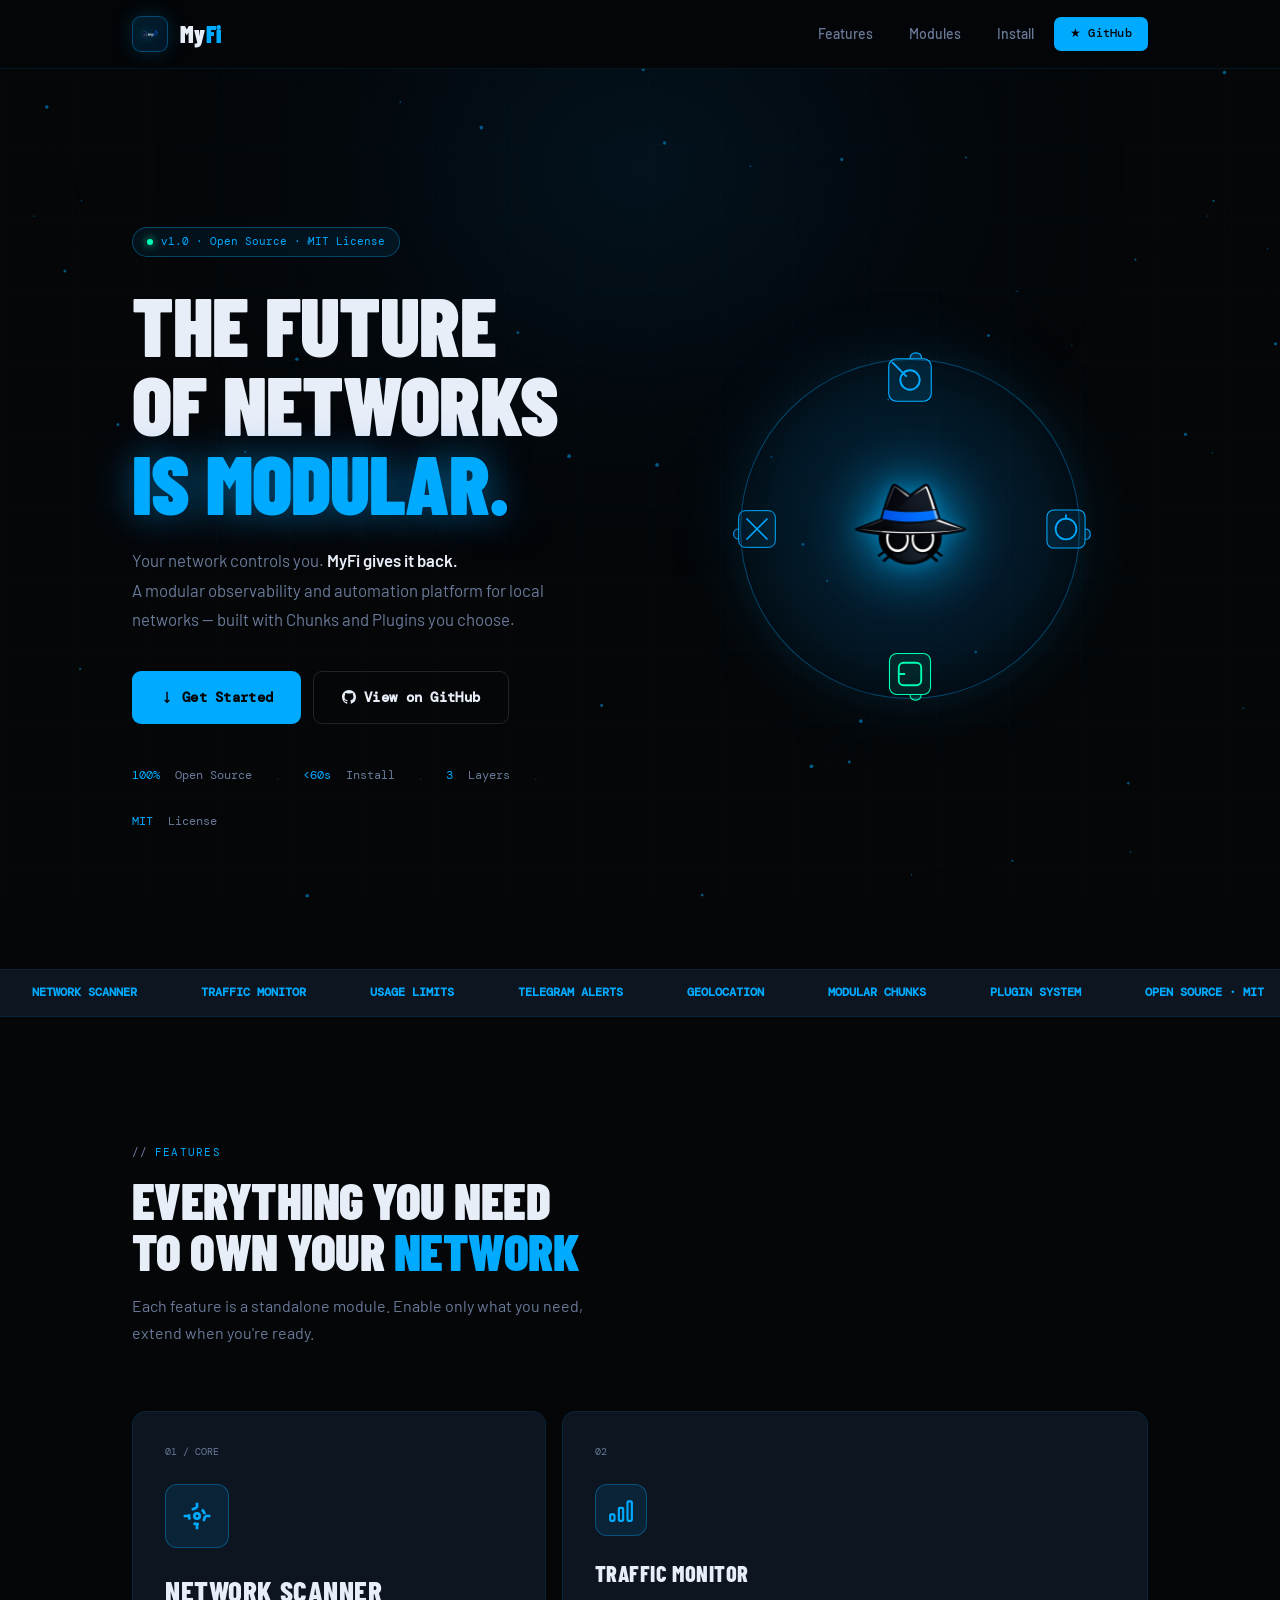
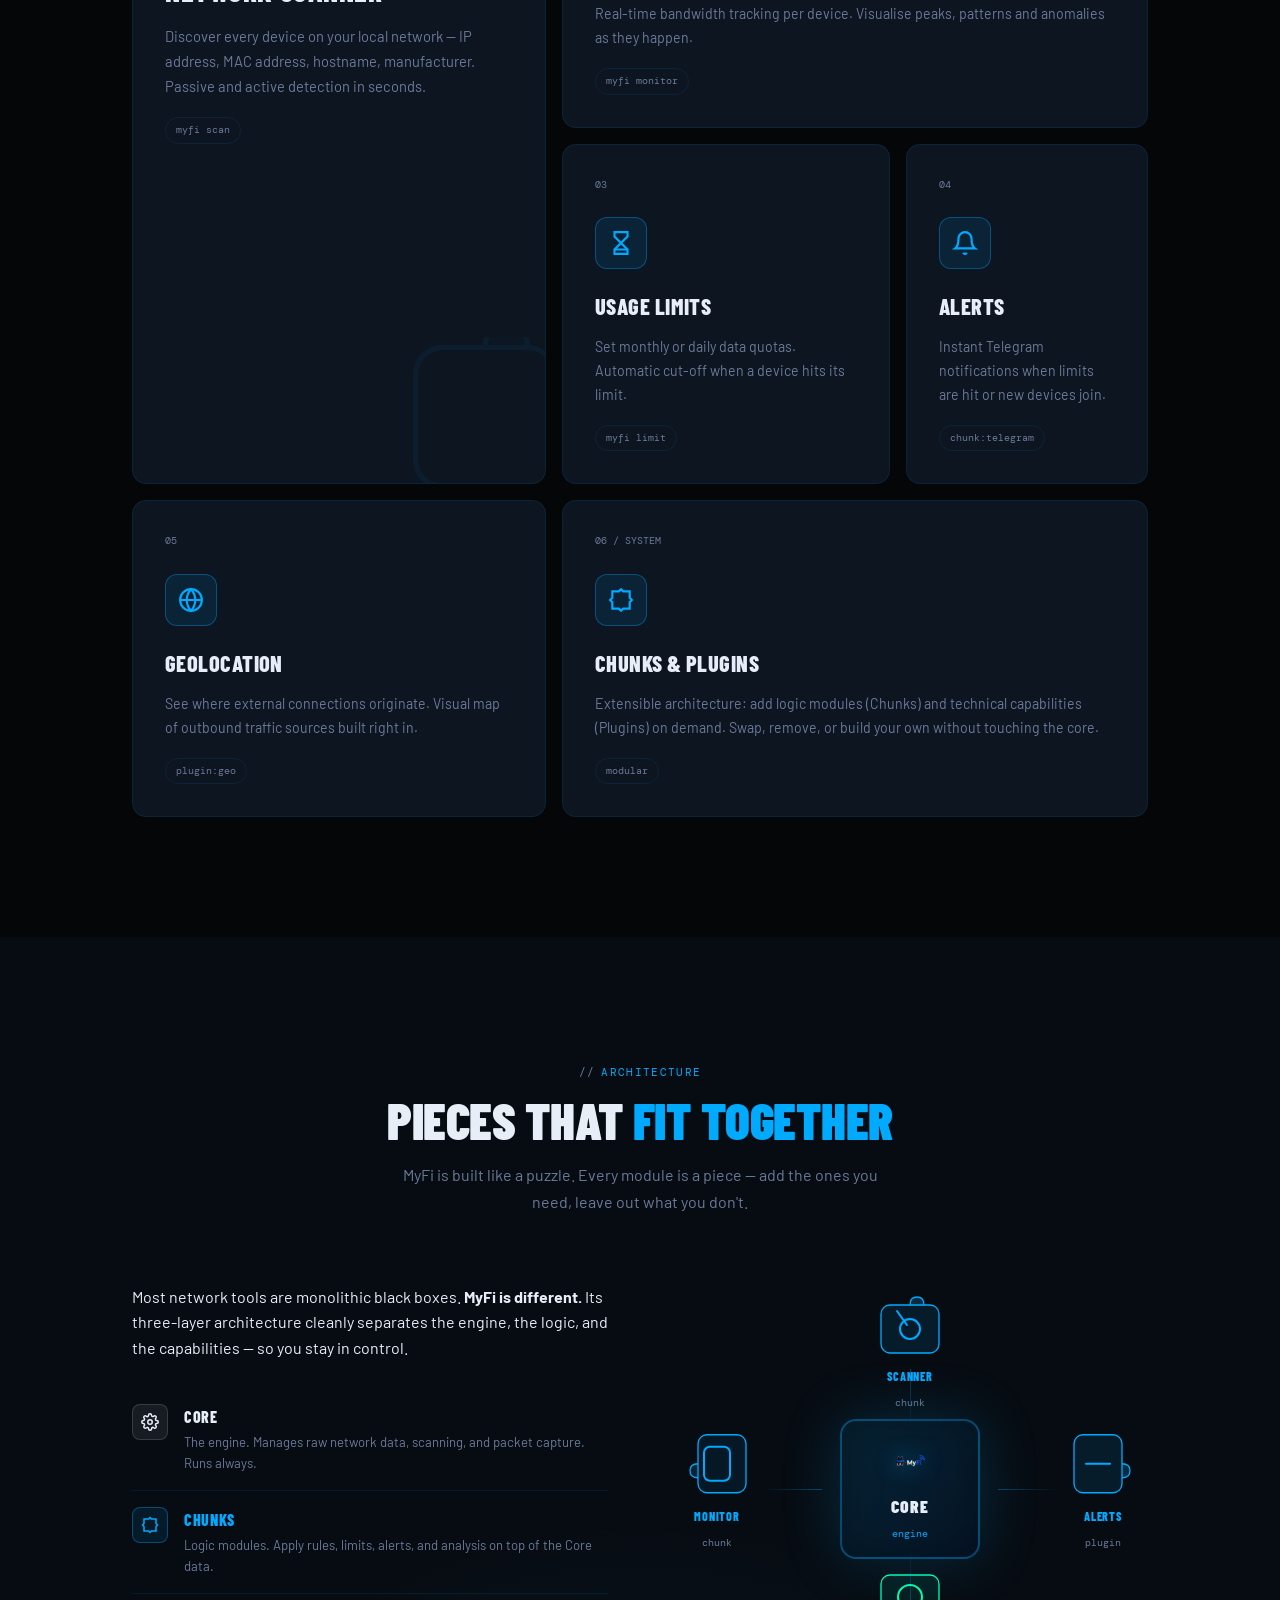
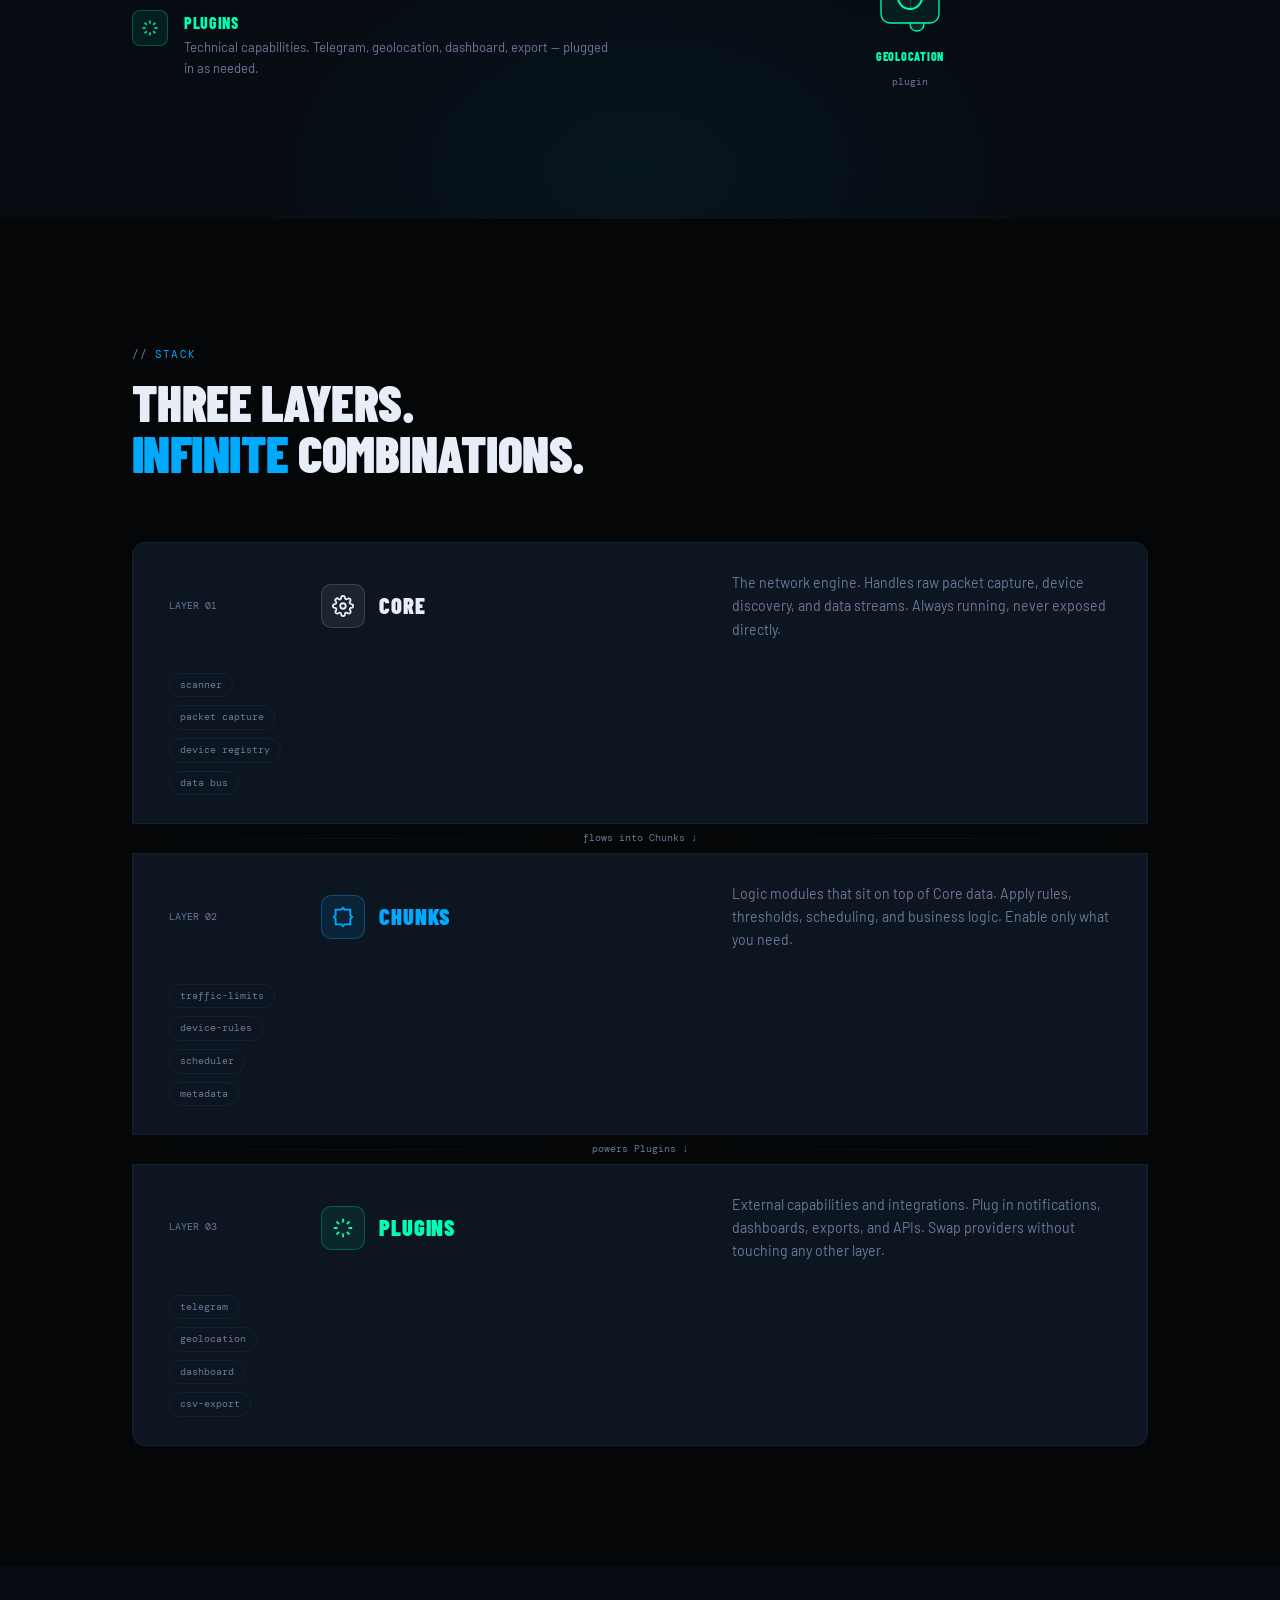
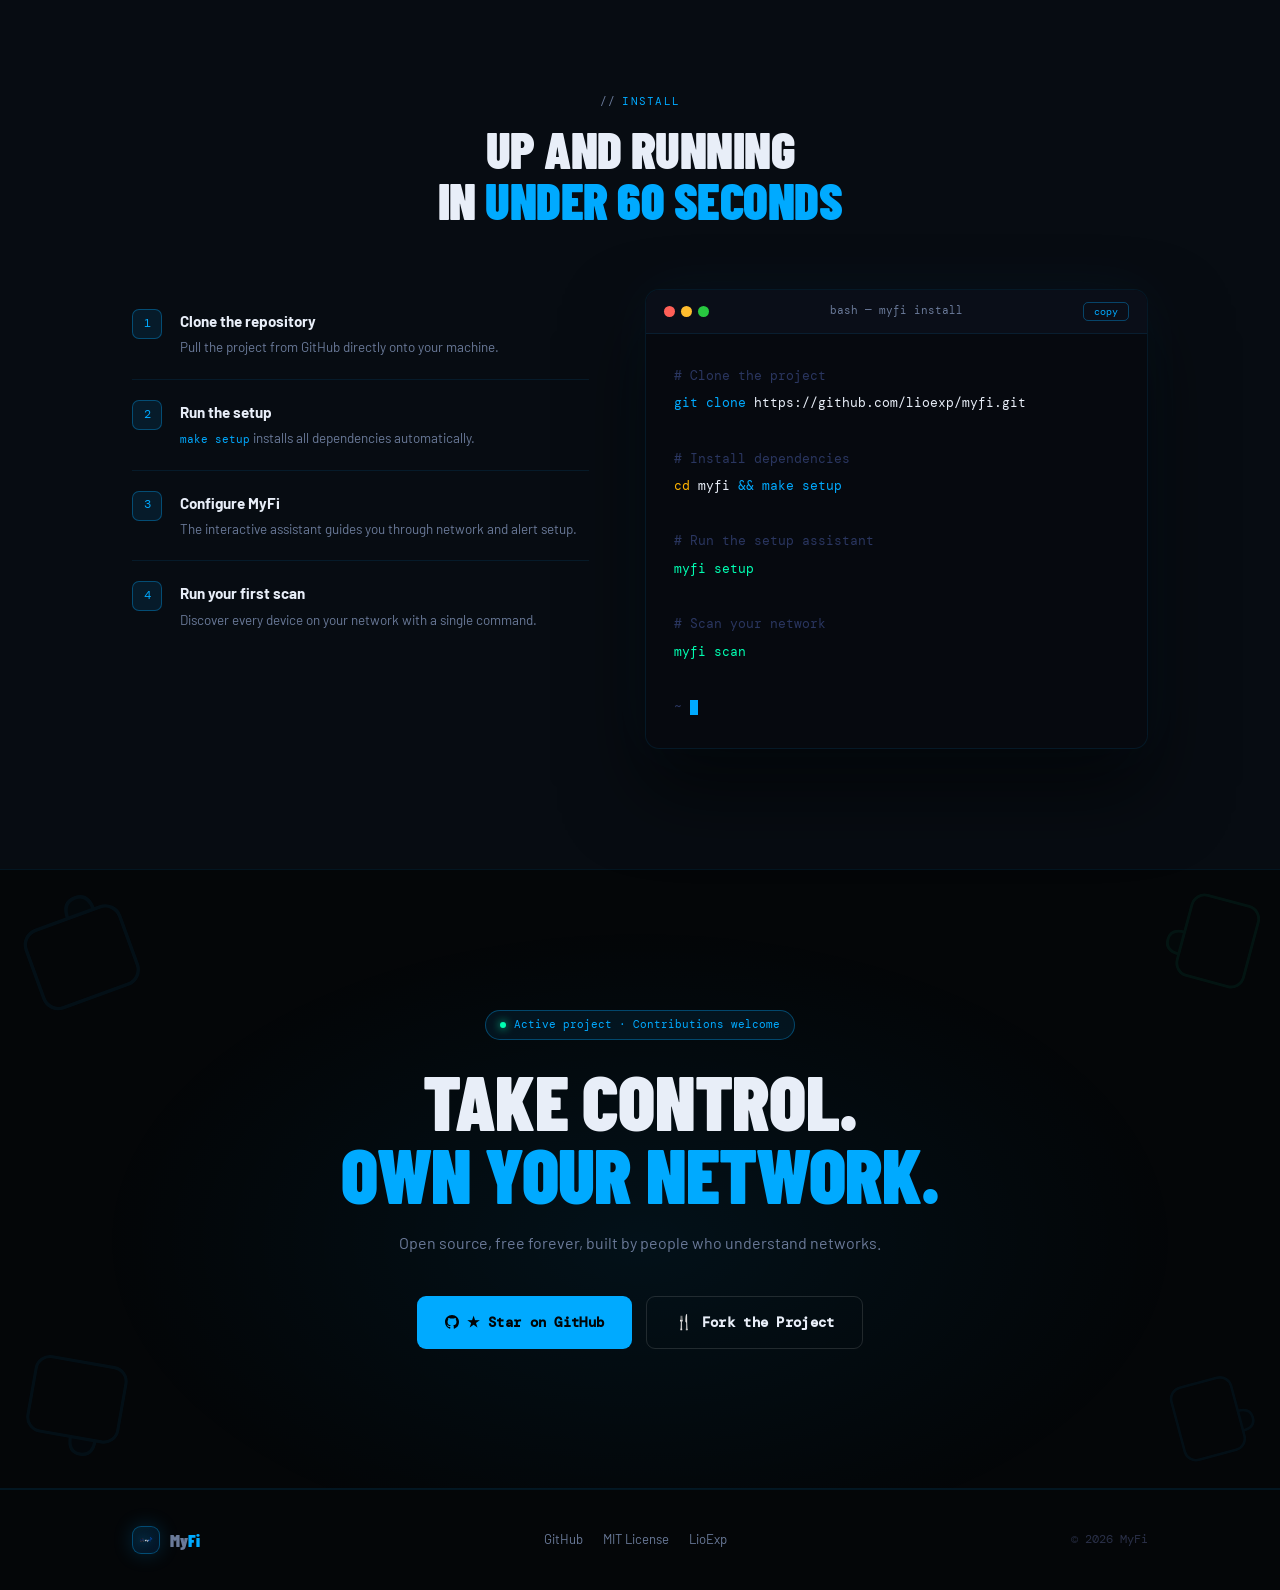
==== docs/index.html @ 684594d5 "Update logo and mascot images, remove install tabs Updated the logo and mascot images, adjusted styl" ====
<!DOCTYPE html>
<html lang="en">
<head>
<meta charset="UTF-8">
<meta name="viewport" content="width=device-width, initial-scale=1.0">
<title>MyFi — The Future of Networks is Modular</title>
<link rel="icon" href="assets/logo.png" type="image/png">
<link rel="preconnect" href="https://fonts.googleapis.com">
<link href="https://fonts.googleapis.com/css2?family=Barlow+Condensed:wght@400;600;700;800;900&family=DM+Mono:wght@400;500&family=Barlow:wght@400;500;600&display=swap" rel="stylesheet">
<style>
:root {
  --bg: #040608;
  --bg2: #070c12;
  --panel: #0d1520;
  --panel2: #101a28;
  --cyan: #00AAFF;
  --cyan2: #00D4FF;
  --cyan-dim: rgba(0,170,255,0.1);
  --cyan-glow: rgba(0,170,255,0.4);
  --green: #00FFB2;
  --green-dim: rgba(0,255,178,0.08);
  --text: #E8EEF8;
  --muted: #6A7A99;
  --border: rgba(0,170,255,0.1);
  --border-bright: rgba(0,170,255,0.35);
  --r: 14px;
  --fh: 'Barlow Condensed', sans-serif;
  --fb: 'Barlow', sans-serif;
  --fm: 'DM Mono', monospace;
}

*, *::before, *::after { margin:0; padding:0; box-sizing:border-box; }
html { scroll-behavior: smooth; }

body {
  background: var(--bg);
  color: var(--text);
  font-family: var(--fb);
  line-height: 1.6;
  overflow-x: hidden;
}

#particles {
  position: fixed; inset: 0; z-index: 0;
  pointer-events: none;
}

.grid-overlay {
  position: fixed; inset: 0; z-index: 0;
  background-image:
    linear-gradient(rgba(0,170,255,0.025) 1px, transparent 1px),
    linear-gradient(90deg, rgba(0,170,255,0.025) 1px, transparent 1px);
  background-size: 72px 72px;
  pointer-events: none;
}

.container { max-width: 1080px; margin: 0 auto; padding: 0 32px; position: relative; z-index: 1; }

/* ── NAV ── */
nav {
  position: sticky; top: 0; z-index: 300;
  background: rgba(4,6,8,0.9);
  backdrop-filter: blur(24px) saturate(200%);
  border-bottom: 1px solid var(--border);
}
.nav-inner {
  display: flex; align-items: center; justify-content: space-between;
  height: 68px;
}
.logo { display: flex; align-items: center; gap: 12px; text-decoration: none; }
.logo-mark {
  width: 36px; height: 36px; border-radius: 9px;
  background: linear-gradient(135deg, rgba(0,170,255,0.15), rgba(0,85,170,0.2));
  border: 1px solid var(--border-bright);
  display: flex; align-items: center; justify-content: center;
  overflow: hidden;
  box-shadow: 0 0 20px rgba(0,170,255,0.2);
}
/* Real logo image in nav/footer */
.logo-mark img {
  width: 26px; height: 26px;
  object-fit: contain;
  filter: drop-shadow(0 0 4px rgba(0,170,255,0.5));
}
.logo-text { font-family: var(--fh); font-size: 1.5rem; font-weight: 900; letter-spacing: 0.02em; color: var(--text); }
.logo-text span { color: var(--cyan); }
.nav-links { display: flex; align-items: center; gap: 4px; }
.nav-links a {
  color: var(--muted); text-decoration: none; font-size: 0.88rem; font-weight: 500;
  padding: 7px 16px; border-radius: 7px;
  transition: color .2s, background .2s;
}
.nav-links a:hover { color: var(--text); background: rgba(255,255,255,0.04); }
.nav-cta {
  background: var(--cyan) !important; color: #020406 !important;
  font-family: var(--fm) !important; font-size: 0.78rem !important; font-weight: 500 !important;
  letter-spacing: 0.04em;
}
.nav-cta:hover { background: var(--cyan2) !important; box-shadow: 0 0 24px var(--cyan-glow) !important; }

/* ═══════ HERO ═══════ */
.hero {
  min-height: 100vh; display: flex; align-items: center;
  padding: 80px 0 60px; position: relative; overflow: hidden;
}
.hero-radial {
  position: absolute; top: -20%; left: 50%; transform: translateX(-50%);
  width: 1000px; height: 700px;
  background: radial-gradient(ellipse at 50% 40%, rgba(0,150,255,0.09) 0%, rgba(0,85,170,0.04) 40%, transparent 70%);
  pointer-events: none;
}
.hero-grid { display: grid; grid-template-columns: 1fr 1fr; gap: 64px; align-items: center; }

.hero-eyebrow {
  display: inline-flex; align-items: center; gap: 8px;
  background: rgba(0,170,255,0.08); border: 1px solid var(--border-bright);
  border-radius: 100px; padding: 5px 14px;
  font-family: var(--fm); font-size: 0.7rem; color: var(--cyan);
  margin-bottom: 28px;
  animation: fadeInDown .6s ease both;
}
.pulse-dot {
  width: 6px; height: 6px; border-radius: 50%;
  background: var(--green); box-shadow: 0 0 8px var(--green);
  animation: pulse 2s infinite;
}
@keyframes pulse { 0%,100%{opacity:1}50%{opacity:.3} }

.hero h1 {
  font-family: var(--fh); font-size: clamp(3.5rem, 6.5vw, 5.5rem);
  font-weight: 900; line-height: 0.95; letter-spacing: -0.01em;
  text-transform: uppercase; margin-bottom: 24px;
  animation: fadeInDown .6s .1s ease both;
}
.hero h1 .w1, .hero h1 .w2 { display: block; color: var(--text); }
.hero h1 .w3 { display: block; color: var(--cyan); text-shadow: 0 0 40px rgba(0,170,255,0.5); }

.hero-desc {
  font-size: 1.05rem; color: var(--muted); max-width: 440px;
  line-height: 1.75; margin-bottom: 36px;
  animation: fadeInDown .6s .2s ease both;
}
.hero-desc strong { color: var(--text); font-weight: 600; }

.hero-btns { display: flex; gap: 12px; flex-wrap: wrap; animation: fadeInDown .6s .3s ease both; }

.btn {
  display: inline-flex; align-items: center; gap: 8px;
  padding: 14px 28px; border-radius: 9px;
  text-decoration: none; font-weight: 600; font-size: 0.9rem;
  font-family: var(--fm); letter-spacing: 0.02em;
  transition: all .22s; cursor: pointer; border: none;
}
.btn-primary { background: var(--cyan); color: #020406; }
.btn-primary:hover { background: var(--cyan2); transform: translateY(-2px); box-shadow: 0 10px 36px var(--cyan-glow); }
.btn-outline { background: transparent; color: var(--text); border: 1px solid rgba(255,255,255,0.12); }
.btn-outline:hover { border-color: var(--border-bright); background: rgba(0,170,255,0.06); transform: translateY(-2px); }

.hero-metrics {
  display: flex; gap: 24px; margin-top: 40px; flex-wrap: wrap;
  animation: fadeInDown .6s .4s ease both;
}
.hm { display: flex; align-items: center; gap: 8px; font-family: var(--fm); font-size: 0.72rem; color: var(--muted); }
.hm-val { color: var(--cyan); }
.hm-sep { color: rgba(255,255,255,0.1); }

/* ── HERO RIGHT — Real mascot ── */
.hero-right {
  position: relative; display: flex; align-items: center; justify-content: center;
  animation: fadeInUp .8s .3s ease both;
}
.mascot-ring { position: relative; width: 340px; height: 340px; }
.mascot-glow {
  position: absolute; inset: -40px;
  background: radial-gradient(circle, rgba(0,170,255,0.18) 0%, transparent 65%);
  border-radius: 50%; animation: breathe 4s ease-in-out infinite;
}
@keyframes breathe { 0%,100%{transform:scale(1);opacity:.6}50%{transform:scale(1.1);opacity:1} }
.mascot-circle {
  width: 340px; height: 340px; border-radius: 50%;
  background: linear-gradient(145deg, rgba(0,170,255,0.07), rgba(0,50,100,0.18));
  border: 1px solid var(--border-bright);
  display: flex; align-items: center; justify-content: center;
  position: relative;
  box-shadow: 0 0 80px rgba(0,170,255,0.12), inset 0 0 60px rgba(0,0,0,0.4);
}

/* ── Real mascot image ── */
.mascot-img {
  width: 230px; height: 230px;
  object-fit: contain;
  /* Preserve the cyan glow aesthetic from the brand */
  filter: drop-shadow(0 0 28px rgba(0,170,255,0.7)) drop-shadow(0 0 8px rgba(0,200,255,0.4));
  position: relative; z-index: 2;
}

/* Orbiting puzzle pieces */
.orbit-piece { position: absolute; animation: orbit linear infinite; }
.op1 { width: 58px; top: -8px; left: 50%; margin-left: -29px; animation-duration: 18s; transform-origin: 29px 178px; }
.op2 { width: 52px; top: 50%; right: -12px; margin-top: -26px; animation-duration: 22s; animation-delay: -6s; transform-origin: -158px 26px; }
.op3 { width: 56px; bottom: -10px; left: 50%; margin-left: -28px; animation-duration: 20s; animation-delay: -12s; transform-origin: 28px -160px; }
.op4 { width: 50px; top: 50%; left: -8px; margin-top: -25px; animation-duration: 24s; animation-delay: -4s; transform-origin: 183px 25px; }
@keyframes orbit { from{transform:rotate(0deg)}to{transform:rotate(360deg)} }

/* ═══════ TICKER ═══════ */
.ticker {
  background: var(--panel); border-top: 1px solid var(--border); border-bottom: 1px solid var(--border);
  padding: 14px 0; overflow: hidden; position: relative; z-index: 1;
}
.ticker-inner { display: flex; white-space: nowrap; animation: tickerMove 30s linear infinite; }
.ticker-item { display: inline-flex; align-items: center; gap: 10px; font-family: var(--fm); font-size: 0.72rem; color: var(--muted); padding: 0 32px; }
.ticker-item strong { color: var(--cyan); }
.ticker-dot { width: 4px; height: 4px; background: var(--border-bright); border-radius: 50%; }
@keyframes tickerMove { from{transform:translateX(0)}to{transform:translateX(-50%)} }

/* ═══════ SECTION COMMON ═══════ */
.section-tag { display: inline-flex; align-items: center; gap: 6px; font-family: var(--fm); font-size: 0.68rem; color: var(--cyan); text-transform: uppercase; letter-spacing: 0.12em; margin-bottom: 12px; }
.section-tag::before { content:'//'; color: var(--muted); }
.section-title { font-family: var(--fh); font-size: clamp(2.4rem,4vw,3.6rem); font-weight: 900; text-transform: uppercase; letter-spacing: -0.01em; line-height: 1; color: var(--text); margin-bottom: 16px; }
.section-title em { color: var(--cyan); font-style: normal; }
.section-sub { color: var(--muted); font-size: 1rem; max-width: 480px; line-height: 1.7; }

/* ═══════ FEATURES BENTO ═══════ */
.features { padding: 120px 0; }
.section-header { margin-bottom: 64px; }
.bento { display: grid; grid-template-columns: repeat(12, 1fr); gap: 16px; }
.bento-card {
  background: var(--panel); border: 1px solid var(--border); border-radius: var(--r);
  padding: 32px; position: relative; overflow: hidden;
  transition: border-color .3s, transform .3s, box-shadow .3s;
}
.bento-card::after { content:''; position: absolute; inset:0; background: linear-gradient(135deg, rgba(0,170,255,0.04), transparent); opacity:0; transition: opacity .3s; }
.bento-card:hover { border-color: var(--border-bright); transform: translateY(-3px); box-shadow: 0 20px 60px rgba(0,0,0,0.4), 0 0 40px rgba(0,170,255,0.05); }
.bento-card:hover::after { opacity:1; }
.bc-1 { grid-column: span 5; grid-row: span 2; }
.bc-2 { grid-column: span 7; }
.bc-3 { grid-column: span 4; }
.bc-4 { grid-column: span 3; }
.bc-5 { grid-column: span 5; }
.bc-6 { grid-column: span 7; }
.bento-num { font-family: var(--fm); font-size: 0.65rem; color: var(--muted); margin-bottom: 24px; display: block; }
.bento-icon { width: 52px; height: 52px; border-radius: 12px; background: var(--cyan-dim); border: 1px solid var(--border-bright); display: flex; align-items: center; justify-content: center; margin-bottom: 20px; color: var(--cyan); }
.bento-icon svg { width: 26px; height: 26px; }
.bento-card h3 { font-family: var(--fh); font-size: 1.4rem; font-weight: 800; text-transform: uppercase; letter-spacing: 0.02em; color: var(--text); margin-bottom: 10px; }
.bento-card p { font-size: 0.88rem; color: var(--muted); line-height: 1.7; }
.bento-tag { display: inline-block; margin-top: 18px; font-family: var(--fm); font-size: 0.65rem; padding: 4px 10px; border-radius: 100px; border: 1px solid var(--border); color: var(--muted); }
.bc-1 .bento-icon { width: 64px; height: 64px; }
.bc-1 .bento-icon svg { width: 32px; height: 32px; }
.bc-1 h3 { font-size: 1.8rem; }
.bc-1 p { font-size: 0.92rem; }
.bento-puzzle-bg { position: absolute; right: -20px; bottom: -20px; opacity: 0.06; pointer-events: none; }

/* ═══════ MODULES / PUZZLE ═══════ */
.modules { padding: 120px 0; background: var(--bg2); position: relative; overflow: hidden; }
.modules-bg-glow { position: absolute; bottom: -200px; left: 50%; transform: translateX(-50%); width: 800px; height: 500px; background: radial-gradient(ellipse, rgba(0,170,255,0.06), transparent 70%); pointer-events: none; }
.modules-grid { display: grid; grid-template-columns: 1fr 1fr; gap: 64px; align-items: center; margin-top: 64px; }
.mod-item { display: flex; align-items: flex-start; gap: 16px; padding: 16px 0; border-bottom: 1px solid var(--border); }
.mod-item:last-child { border-bottom: none; }
.mod-icon { width: 36px; height: 36px; border-radius: 8px; flex-shrink: 0; display: flex; align-items: center; justify-content: center; }
.mod-icon svg { width: 18px; height: 18px; }
.mod-icon.core { background: rgba(238,240,248,0.07); border: 1px solid rgba(238,240,248,0.15); color: var(--text); }
.mod-icon.chunk { background: var(--cyan-dim); border: 1px solid var(--border-bright); color: var(--cyan); }
.mod-icon.plugin { background: var(--green-dim); border: 1px solid rgba(0,255,178,0.25); color: var(--green); }
.mod-name { font-family: var(--fh); font-size: 1rem; font-weight: 800; text-transform: uppercase; letter-spacing: 0.04em; margin-bottom: 2px; }
.mod-name.core { color: var(--text); }
.mod-name.chunk { color: var(--cyan); }
.mod-name.plugin { color: var(--green); }
.mod-desc { font-size: 0.82rem; color: var(--muted); }
.modules-text p { color: var(--muted); font-size: 0.95rem; line-height: 1.8; margin-bottom: 16px; }

/* PUZZLE VISUAL */
.puzzle-visual { position: relative; display: flex; align-items: center; justify-content: center; height: 420px; }
.puzzle-center { position: relative; z-index: 10; }
.pz-core { width: 140px; height: 140px; background: linear-gradient(135deg, rgba(0,170,255,0.15), rgba(0,50,100,0.25)); border: 2px solid var(--border-bright); border-radius: 16px; display: flex; flex-direction: column; align-items: center; justify-content: center; gap: 6px; box-shadow: 0 0 60px rgba(0,170,255,0.2), inset 0 0 40px rgba(0,0,0,0.3); }
.pz-core-label { font-family: var(--fh); font-size: 1.1rem; font-weight: 900; text-transform: uppercase; letter-spacing: 0.06em; color: var(--text); }
.pz-core-sub { font-family: var(--fm); font-size: 0.6rem; color: var(--cyan); }

/* Real logo inside puzzle core */
.pz-core-img {
  width: 48px; height: 48px; object-fit: contain;
  filter: drop-shadow(0 0 10px rgba(0,170,255,0.6));
}

.pz-piece { position: absolute; display: flex; flex-direction: column; align-items: center; gap: 8px; text-align: center; }
.pz-piece-label { font-family: var(--fh); font-size: 0.75rem; font-weight: 800; text-transform: uppercase; letter-spacing: 0.06em; white-space: nowrap; }
.pz-piece-sub { font-family: var(--fm); font-size: 0.6rem; color: var(--muted); }
.pz-top    { top: 10px; left: 50%; transform: translateX(-50%); }
.pz-right  { right: 10px; top: 50%; transform: translateY(-50%); }
.pz-bottom { bottom: 10px; left: 50%; transform: translateX(-50%); }
.pz-left   { left: 10px; top: 50%; transform: translateY(-50%); }
.pz-line { position: absolute; background: linear-gradient(var(--border-bright), transparent); width: 1px; pointer-events: none; }
.pz-line-top    { height: 60px; top: 90px; left: 50%; }
.pz-line-bottom { height: 60px; bottom: 90px; left: 50%; transform: scaleY(-1); }
.pz-line-left   { width: 60px; height: 1px; top: 50%; left: 90px; background: linear-gradient(90deg, transparent, var(--border-bright)); }
.pz-line-right  { width: 60px; height: 1px; top: 50%; right: 90px; background: linear-gradient(270deg, transparent, var(--border-bright)); }

/* ═══════ ARCH ═══════ */
.arch { padding: 120px 0; }
.arch-layers { margin-top: 64px; display: flex; flex-direction: column; }
.arch-layer { display: grid; grid-template-columns: 120px 1fr 1fr; gap: 32px; align-items: center; padding: 28px 36px; border: 1px solid var(--border); position: relative; background: var(--panel); transition: border-color .3s, background .3s; cursor: default; }
.arch-layer:first-child { border-radius: var(--r) var(--r) 0 0; }
.arch-layer:last-child  { border-radius: 0 0 var(--r) var(--r); }
.arch-layer + .arch-layer { border-top: none; }
.arch-layer:hover { border-color: var(--border-bright); background: var(--panel2); }
.arch-layer-num { font-family: var(--fm); font-size: 0.65rem; color: var(--muted); }
.arch-layer-head { display: flex; align-items: center; gap: 14px; }
.arch-layer-ico { width: 44px; height: 44px; border-radius: 10px; flex-shrink: 0; display: flex; align-items: center; justify-content: center; }
.arch-layer-ico svg { width: 22px; height: 22px; }
.al-core .arch-layer-ico { background: rgba(238,240,248,0.07); border: 1px solid rgba(238,240,248,0.15); color: var(--text); }
.al-chunk .arch-layer-ico { background: var(--cyan-dim); border: 1px solid var(--border-bright); color: var(--cyan); }
.al-plugin .arch-layer-ico { background: var(--green-dim); border: 1px solid rgba(0,255,178,0.25); color: var(--green); }
.arch-layer-name { font-family: var(--fh); font-size: 1.4rem; font-weight: 900; text-transform: uppercase; letter-spacing: 0.04em; }
.al-core .arch-layer-name { color: var(--text); }
.al-chunk .arch-layer-name { color: var(--cyan); }
.al-plugin .arch-layer-name { color: var(--green); }
.arch-layer-desc { font-size: 0.88rem; color: var(--muted); line-height: 1.65; }
.arch-tags { display: flex; gap: 8px; flex-wrap: wrap; }
.arch-tag { font-family: var(--fm); font-size: 0.65rem; padding: 3px 10px; border-radius: 100px; border: 1px solid var(--border); color: var(--muted); transition: border-color .2s, color .2s; }
.al-core:hover  .arch-tag { border-color: rgba(238,240,248,0.2); color: var(--text); }
.al-chunk:hover .arch-tag { border-color: var(--border-bright); color: var(--cyan); }
.al-plugin:hover .arch-tag { border-color: rgba(0,255,178,0.3); color: var(--green); }
.arch-arrow { text-align: center; padding: 6px 0; font-family: var(--fm); font-size: 0.65rem; color: var(--muted); display: flex; align-items: center; justify-content: center; gap: 8px; }
.arch-arrow::before, .arch-arrow::after { content:''; flex:1; height:1px; background: linear-gradient(90deg, transparent, var(--border), transparent); }

/* ═══════ INSTALL ═══════ */
.install { padding: 120px 0; background: var(--bg2); }
.install-layout { display: grid; grid-template-columns: 1fr 1.1fr; gap: 56px; align-items: start; margin-top: 64px; }
.i-step { display: flex; gap: 18px; padding: 20px 0; border-bottom: 1px solid var(--border); align-items: flex-start; }
.i-step:last-child { border-bottom: none; }
.i-num { width: 30px; height: 30px; border-radius: 7px; flex-shrink: 0; background: var(--cyan-dim); border: 1px solid var(--border-bright); display: flex; align-items: center; justify-content: center; font-family: var(--fm); font-size: 0.72rem; color: var(--cyan); }
.i-step h4 { font-weight: 700; margin-bottom: 4px; font-size: 0.95rem; }
.i-step p { font-size: 0.84rem; color: var(--muted); }
.i-step code { font-family: var(--fm); color: var(--cyan); font-size: 0.8em; }
.terminal-card { background: #06090f; border: 1px solid var(--border); border-radius: 14px; overflow: hidden; box-shadow: 0 40px 80px rgba(0,0,0,0.6), 0 0 60px rgba(0,170,255,0.06); }
.terminal-topbar { background: #0a0e18; padding: 12px 18px; display: flex; align-items: center; justify-content: space-between; border-bottom: 1px solid var(--border); }
.t-dots { display: flex; gap: 6px; }
.t-dot { width: 11px; height: 11px; border-radius: 50%; }
.t-dot.r { background: #FF5F57; }
.t-dot.y { background: #FFBD2E; }
.t-dot.g { background: #28C840; }
.t-title { font-family: var(--fm); font-size: 0.7rem; color: var(--muted); }
.t-copy-btn { font-family: var(--fm); font-size: 0.65rem; color: var(--cyan); background: none; border: 1px solid var(--border-bright); padding: 2px 10px; border-radius: 5px; cursor: pointer; transition: background .2s; }
.t-copy-btn:hover { background: var(--cyan-dim); }
.terminal-body { padding: 28px; font-family: var(--fm); font-size: 0.82rem; line-height: 2.1; }
.t-cmd { color: var(--cyan); }
.t-ok { color: var(--green); }
.t-cursor { display: inline-block; width: 8px; height: 15px; background: var(--cyan); vertical-align: middle; animation: blink 1.1s step-end infinite; }
@keyframes blink { 0%,100%{opacity:1}50%{opacity:0} }

/* ═══════ CTA ═══════ */
.cta-section { padding: 140px 0; text-align: center; position: relative; overflow: hidden; }
.cta-bg { position: absolute; inset: 0; background: radial-gradient(ellipse at 50% 60%, rgba(0,170,255,0.07) 0%, transparent 60%); pointer-events: none; }
.cta-border { position: absolute; inset: 0; border-top: 1px solid var(--border); border-bottom: 1px solid var(--border); }
.cta-content { position: relative; z-index: 2; }
.cta-eyebrow { display: inline-flex; align-items: center; gap: 8px; background: rgba(0,170,255,0.08); border: 1px solid var(--border-bright); border-radius: 100px; padding: 5px 14px; font-family: var(--fm); font-size: 0.7rem; color: var(--cyan); margin-bottom: 24px; }
.cta-section h2 { font-family: var(--fh); font-size: clamp(3rem, 6vw, 5rem); font-weight: 900; text-transform: uppercase; letter-spacing: -0.01em; line-height: 0.95; margin-bottom: 20px; color: var(--text); }
.cta-section h2 em { color: var(--cyan); font-style: normal; display: block; }
.cta-section p { color: var(--muted); font-size: 1rem; margin-bottom: 40px; }
.cta-btns { display: flex; gap: 14px; justify-content: center; flex-wrap: wrap; }
.cta-pz { position: absolute; opacity: 0.06; pointer-events: none; }
.cta-pz-tl { top: 20px; left: 20px; transform: rotate(-20deg); }
.cta-pz-tr { top: 20px; right: 20px; transform: rotate(15deg) scaleX(-1); }
.cta-pz-bl { bottom: 20px; left: 20px; transform: rotate(10deg); }
.cta-pz-br { bottom: 20px; right: 20px; transform: rotate(-15deg) scaleX(-1); }

/* ═══════ FOOTER ═══════ */
footer { padding: 36px 0; border-top: 1px solid var(--border); position: relative; z-index: 1; }
.footer-inner { display: flex; align-items: center; justify-content: space-between; flex-wrap: wrap; gap: 16px; }
.footer-logo { display: flex; align-items: center; gap: 10px; text-decoration: none; }
.footer-logo .logo-mark { width: 28px; height: 28px; }
.footer-logo .logo-mark img { width: 20px; height: 20px; }
.footer-logo-text { font-family: var(--fh); font-size: 1.1rem; font-weight: 900; color: var(--muted); }
.footer-logo-text span { color: var(--cyan); }
.footer-links { display: flex; gap: 20px; }
.footer-links a { font-size: 0.82rem; color: var(--muted); text-decoration: none; transition: color .2s; }
.footer-links a:hover { color: var(--text); }
.footer-copy { font-family: var(--fm); font-size: 0.72rem; color: #2A3048; }

/* ═══════ ANIMATIONS ═══════ */
@keyframes fadeInDown { from{opacity:0;transform:translateY(-20px)}to{opacity:1;transform:translateY(0)} }
@keyframes fadeInUp   { from{opacity:0;transform:translateY(30px)} to{opacity:1;transform:translateY(0)} }
.reveal { opacity:0; transform:translateY(28px); transition: opacity .7s ease, transform .7s ease; }
.reveal.in { opacity:1; transform:translateY(0); }
.reveal-d1 { transition-delay: .1s; }
.reveal-d2 { transition-delay: .2s; }

/* ═══════ RESPONSIVE ═══════ */
@media (max-width: 900px) {
  .hero-grid { grid-template-columns: 1fr; text-align: center; }
  .hero-right { display: none; }
  .hero-desc { margin: 0 auto 36px; }
  .hero-btns, .hero-metrics { justify-content: center; }
  .bento { grid-template-columns: 1fr 1fr; }
  .bc-1,.bc-2,.bc-3,.bc-4,.bc-5,.bc-6 { grid-column: span 2; grid-row: span 1; }
  .modules-grid { grid-template-columns: 1fr; }
  .puzzle-visual { display: none; }
  .install-layout { grid-template-columns: 1fr; }
  .arch-layer { grid-template-columns: 1fr; gap: 16px; }
  .arch-layer-num { display: none; }
}
@media (max-width: 600px) {
  .bento { grid-template-columns: 1fr; }
  .bc-1,.bc-2,.bc-3,.bc-4,.bc-5,.bc-6 { grid-column: span 1; }
  .nav-links a:not(.nav-cta) { display: none; }
  .ticker { display: none; }
}
</style>
</head>
<body>

<canvas id="particles"></canvas>
<div class="grid-overlay"></div>

<!-- NAV -->
<nav>
  <div class="container">
    <div class="nav-inner">
      <a href="#" class="logo">
        <div class="logo-mark">
          <!-- ✅ Real logo from assets/logo.png -->
          <img src="assets/logo.png" alt="MyFi logo">
        </div>
        <div class="logo-text">My<span>Fi</span></div>
      </a>
      <div class="nav-links">
        <a href="#features">Features</a>
        <a href="#modules">Modules</a>
        <a href="#install">Install</a>
        <a href="https://github.com/lioexp/myfi" target="_blank" class="nav-cta btn">★ GitHub</a>
      </div>
    </div>
  </div>
</nav>

<!-- HERO -->
<section class="hero">
  <div class="hero-radial"></div>
  <div class="container">
    <div class="hero-grid">
      <div>
        <div class="hero-eyebrow"><span class="pulse-dot"></span>v1.0 · Open Source · MIT License</div>
        <h1>
          <span class="w1">The Future</span>
          <span class="w2">of Networks</span>
          <span class="w3">is Modular.</span>
        </h1>
        <p class="hero-desc">Your network controls you. <strong>MyFi gives it back.</strong><br>A modular observability and automation platform for local networks — built with Chunks and Plugins you choose.</p>
        <div class="hero-btns">
          <a href="#install" class="btn btn-primary">
            <svg width="14" height="14" viewBox="0 0 24 24" fill="none" stroke="currentColor" stroke-width="2.5"><polyline points="8 17 12 21 16 17"/><line x1="12" y1="3" x2="12" y2="21"/></svg>
            Get Started
          </a>
          <a href="https://github.com/lioexp/myfi" class="btn btn-outline" target="_blank">
            <svg width="14" height="14" viewBox="0 0 24 24" fill="currentColor"><path d="M12 0C5.37 0 0 5.37 0 12c0 5.31 3.435 9.795 8.205 11.385.6.105.825-.255.825-.57 0-.285-.015-1.23-.015-2.235-3.015.555-3.795-.735-4.035-1.41-.135-.345-.72-1.41-1.23-1.695-.42-.225-1.02-.78-.015-.795.945-.015 1.62.87 1.845 1.23 1.08 1.815 2.805 1.305 3.495.99.105-.78.42-1.305.765-1.605-2.67-.3-5.46-1.335-5.46-5.925 0-1.305.465-2.385 1.23-3.225-.12-.3-.54-1.53.12-3.18 0 0 1.005-.315 3.3 1.23.96-.27 1.98-.405 3-.405s2.04.135 3 .405c2.295-1.56 3.3-1.23 3.3-1.23.66 1.65.24 2.88.12 3.18.765.84 1.23 1.905 1.23 3.225 0 4.605-2.805 5.625-5.475 5.925.435.375.81 1.095.81 2.22 0 1.605-.015 2.895-.015 3.3 0 .315.225.69.825.57A12.02 12.02 0 0 0 24 12c0-6.63-5.37-12-12-12z"/></svg>
            View on GitHub
          </a>
        </div>
        <div class="hero-metrics">
          <div class="hm"><span class="hm-val">100%</span>&nbsp;Open Source</div>
          <div class="hm-sep">·</div>
          <div class="hm"><span class="hm-val">&lt;60s</span>&nbsp;Install</div>
          <div class="hm-sep">·</div>
          <div class="hm"><span class="hm-val">3</span>&nbsp;Layers</div>
          <div class="hm-sep">·</div>
          <div class="hm"><span class="hm-val">MIT</span>&nbsp;License</div>
        </div>
      </div>

      <!-- HERO RIGHT — Real mascot + orbiting puzzle pieces -->
      <div class="hero-right">
        <div class="mascot-ring">
          <div class="mascot-glow"></div>
          <div class="mascot-circle">
            <!-- ✅ Real mascot from assets/logo1.png -->
            <img src="assets/logo1.png" alt="MyFi mascot" class="mascot-img">
          </div>

          <!-- Orbiting puzzle pieces (unchanged) -->
          <div class="orbit-piece op1">
            <svg width="58" height="58" viewBox="0 0 60 60" fill="none">
              <rect x="8" y="8" width="44" height="44" rx="8" fill="rgba(0,170,255,0.12)" stroke="#00AAFF" stroke-width="1.2"/>
              <path d="M30 8 Q30 2 36 2 Q42 2 42 8" stroke="#00AAFF" stroke-width="1.2" fill="rgba(0,170,255,0.2)"/>
              <circle cx="30" cy="30" r="10" fill="none" stroke="#00AAFF" stroke-width="2"/>
              <path d="M12 12 L26 26" stroke="#00AAFF" stroke-width="2" stroke-linecap="round"/>
            </svg>
          </div>
          <div class="orbit-piece op2">
            <svg width="52" height="52" viewBox="0 0 60 60" fill="none">
              <rect x="8" y="8" width="44" height="44" rx="8" fill="rgba(0,170,255,0.1)" stroke="#00AAFF" stroke-width="1.2"/>
              <path d="M52 30 Q58 30 58 36 Q58 42 52 42" stroke="#00AAFF" stroke-width="1.2" fill="rgba(0,170,255,0.15)"/>
              <circle cx="30" cy="30" r="12" fill="none" stroke="#00AAFF" stroke-width="2"/>
              <path d="M30 14 L30 18" stroke="#00AAFF" stroke-width="2" stroke-linecap="round"/>
            </svg>
          </div>
          <div class="orbit-piece op3">
            <svg width="56" height="56" viewBox="0 0 60 60" fill="none">
              <rect x="8" y="8" width="44" height="44" rx="8" fill="rgba(0,255,178,0.08)" stroke="#00FFB2" stroke-width="1.2"/>
              <path d="M30 52 Q30 58 36 58 Q42 58 42 52" stroke="#00FFB2" stroke-width="1.2" fill="rgba(0,255,178,0.12)"/>
              <rect x="18" y="18" width="24" height="24" rx="5" fill="none" stroke="#00FFB2" stroke-width="2"/>
              <path d="M18 30 L24 30" stroke="#00FFB2" stroke-width="2" stroke-linecap="round"/>
            </svg>
          </div>
          <div class="orbit-piece op4">
            <svg width="50" height="50" viewBox="0 0 60 60" fill="none">
              <rect x="8" y="8" width="44" height="44" rx="8" fill="rgba(0,170,255,0.08)" stroke="#00AAFF" stroke-width="1.2"/>
              <path d="M8 30 Q2 30 2 36 Q2 42 8 42" stroke="#00AAFF" stroke-width="1.2" fill="rgba(0,170,255,0.1)"/>
              <path d="M18 18 L42 42" stroke="#00AAFF" stroke-width="2" stroke-linecap="round"/>
              <path d="M42 18 L18 42" stroke="#00AAFF" stroke-width="2" stroke-linecap="round"/>
            </svg>
          </div>
        </div>
      </div>

    </div>
  </div>
</section>

<!-- TICKER -->
<div class="ticker">
  <div class="ticker-inner">
    <span class="ticker-item"><strong>NETWORK SCANNER</strong></span><span class="ticker-dot"></span>
    <span class="ticker-item"><strong>TRAFFIC MONITOR</strong></span><span class="ticker-dot"></span>
    <span class="ticker-item"><strong>USAGE LIMITS</strong></span><span class="ticker-dot"></span>
    <span class="ticker-item"><strong>TELEGRAM ALERTS</strong></span><span class="ticker-dot"></span>
    <span class="ticker-item"><strong>GEOLOCATION</strong></span><span class="ticker-dot"></span>
    <span class="ticker-item"><strong>MODULAR CHUNKS</strong></span><span class="ticker-dot"></span>
    <span class="ticker-item"><strong>PLUGIN SYSTEM</strong></span><span class="ticker-dot"></span>
    <span class="ticker-item"><strong>OPEN SOURCE · MIT</strong></span><span class="ticker-dot"></span>
    <span class="ticker-item"><strong>NETWORK SCANNER</strong></span><span class="ticker-dot"></span>
    <span class="ticker-item"><strong>TRAFFIC MONITOR</strong></span><span class="ticker-dot"></span>
    <span class="ticker-item"><strong>USAGE LIMITS</strong></span><span class="ticker-dot"></span>
    <span class="ticker-item"><strong>TELEGRAM ALERTS</strong></span><span class="ticker-dot"></span>
    <span class="ticker-item"><strong>GEOLOCATION</strong></span><span class="ticker-dot"></span>
    <span class="ticker-item"><strong>MODULAR CHUNKS</strong></span><span class="ticker-dot"></span>
    <span class="ticker-item"><strong>PLUGIN SYSTEM</strong></span><span class="ticker-dot"></span>
    <span class="ticker-item"><strong>OPEN SOURCE · MIT</strong></span><span class="ticker-dot"></span>
  </div>
</div>

<!-- FEATURES -->
<section class="features" id="features">
  <div class="container">
    <div class="section-header reveal">
      <div class="section-tag">Features</div>
      <h2 class="section-title">Everything you need<br>to own your <em>network</em></h2>
      <p class="section-sub">Each feature is a standalone module. Enable only what you need, extend when you're ready.</p>
    </div>
    <div class="bento reveal">
      <div class="bento-card bc-1">
        <span class="bento-num">01 / CORE</span>
        <div class="bento-icon"><svg viewBox="0 0 24 24" fill="none" stroke="currentColor" stroke-width="2"><circle cx="12" cy="12" r="2"/><circle cx="12" cy="12" r="6" stroke-dasharray="4 4"/><path d="M12 2v4m0 12v4M2 12h4m12 0h4"/></svg></div>
        <h3>Network Scanner</h3>
        <p>Discover every device on your local network — IP address, MAC address, hostname, manufacturer. Passive and active detection in seconds.</p>
        <span class="bento-tag">myfi scan</span>
        <div class="bento-puzzle-bg">
          <svg width="160" height="160" viewBox="0 0 60 60" fill="none">
            <rect x="4" y="4" width="52" height="52" rx="10" fill="none" stroke="#00AAFF" stroke-width="2"/>
            <path d="M30 4 Q30 -4 38 -4 Q46 -4 46 4" stroke="#00AAFF" stroke-width="2" fill="rgba(0,170,255,0.3)"/>
          </svg>
        </div>
      </div>
      <div class="bento-card bc-2">
        <span class="bento-num">02</span>
        <div class="bento-icon"><svg viewBox="0 0 24 24" fill="none" stroke="currentColor" stroke-width="2"><rect x="2" y="16" width="4" height="6" rx="1"/><rect x="10" y="10" width="4" height="12" rx="1"/><rect x="18" y="4" width="4" height="18" rx="1"/></svg></div>
        <h3>Traffic Monitor</h3>
        <p>Real-time bandwidth tracking per device. Visualise peaks, patterns and anomalies as they happen.</p>
        <span class="bento-tag">myfi monitor</span>
      </div>
      <div class="bento-card bc-3">
        <span class="bento-num">03</span>
        <div class="bento-icon"><svg viewBox="0 0 24 24" fill="none" stroke="currentColor" stroke-width="2"><path d="M6 2h12v4l-6 6 6 6v4H6v-4l6-6-6-6V2z"/><path d="M6 18h12"/></svg></div>
        <h3>Usage Limits</h3>
        <p>Set monthly or daily data quotas. Automatic cut-off when a device hits its limit.</p>
        <span class="bento-tag">myfi limit</span>
      </div>
      <div class="bento-card bc-4">
        <span class="bento-num">04</span>
        <div class="bento-icon"><svg viewBox="0 0 24 24" fill="none" stroke="currentColor" stroke-width="2"><path d="M18 8A6 6 0 0 0 6 8c0 7-3 9-3 9h18s-3-2-3-9"/><path d="M13.73 21a2 2 0 0 1-3.46 0"/></svg></div>
        <h3>Alerts</h3>
        <p>Instant Telegram notifications when limits are hit or new devices join.</p>
        <span class="bento-tag">chunk:telegram</span>
      </div>
      <div class="bento-card bc-5">
        <span class="bento-num">05</span>
        <div class="bento-icon"><svg viewBox="0 0 24 24" fill="none" stroke="currentColor" stroke-width="2"><circle cx="12" cy="12" r="10"/><path d="M2 12h20M12 2a15.3 15.3 0 0 0-4 10 15.3 15.3 0 0 0 4 10 15.3 15.3 0 0 0 4-10 15.3 15.3 0 0 0-4-10z"/></svg></div>
        <h3>Geolocation</h3>
        <p>See where external connections originate. Visual map of outbound traffic sources built right in.</p>
        <span class="bento-tag">plugin:geo</span>
      </div>
      <div class="bento-card bc-6">
        <span class="bento-num">06 / SYSTEM</span>
        <div class="bento-icon"><svg viewBox="0 0 24 24" fill="none" stroke="currentColor" stroke-width="2"><path d="M4 4h6l2-2 2 2h6v6l2 2-2 2v6h-6l-2 2-2-2H4v-6l-2-2 2-2V4z"/></svg></div>
        <h3>Chunks & Plugins</h3>
        <p>Extensible architecture: add logic modules (Chunks) and technical capabilities (Plugins) on demand. Swap, remove, or build your own without touching the core.</p>
        <span class="bento-tag">modular</span>
      </div>
    </div>
  </div>
</section>

<!-- MODULES / PUZZLE -->
<section class="modules" id="modules">
  <div class="modules-bg-glow"></div>
  <div class="container">
    <div class="section-header reveal" style="text-align:center;">
      <div class="section-tag" style="justify-content:center;">Architecture</div>
      <h2 class="section-title" style="text-align:center;">Pieces that <em>fit together</em></h2>
      <p class="section-sub" style="margin:0 auto;">MyFi is built like a puzzle. Every module is a piece — add the ones you need, leave out what you don't.</p>
    </div>
    <div class="modules-grid">
      <div class="reveal">
        <p>Most network tools are monolithic black boxes. <strong style="color:var(--text)">MyFi is different.</strong> Its three-layer architecture cleanly separates the engine, the logic, and the capabilities — so you stay in control.</p>
        <div style="margin-top:28px;">
          <div class="mod-item">
            <div class="mod-icon core"><svg viewBox="0 0 24 24" fill="none" stroke="currentColor" stroke-width="2"><circle cx="12" cy="12" r="3"/><path d="M19.4 15a1.65 1.65 0 0 0 .33 1.82l.06.06a2 2 0 1 1-2.83 2.83l-.06-.06a1.65 1.65 0 0 0-1.82-.33 1.65 1.65 0 0 0-1 1.51V21a2 2 0 0 1-4 0v-.09A1.65 1.65 0 0 0 9 19.4a1.65 1.65 0 0 0-1.82.33l-.06.06a2 2 0 1 1-2.83-2.83l.06-.06A1.65 1.65 0 0 0 4.68 15a1.65 1.65 0 0 0-1.51-1H3a2 2 0 0 1 0-4h.09A1.65 1.65 0 0 0 4.6 9a1.65 1.65 0 0 0-.33-1.82l-.06-.06a2 2 0 1 1 2.83-2.83l.06.06A1.65 1.65 0 0 0 9 4.68a1.65 1.65 0 0 0 1-1.51V3a2 2 0 0 1 4 0v.09a1.65 1.65 0 0 0 1 1.51 1.65 1.65 0 0 0 1.82-.33l.06-.06a2 2 0 1 1 2.83 2.83l-.06.06A1.65 1.65 0 0 0 19.4 9a1.65 1.65 0 0 0 1.51 1H21a2 2 0 0 1 0 4h-.09a1.65 1.65 0 0 0-1.51 1z"/></svg></div>
            <div><div class="mod-name core">Core</div><div class="mod-desc">The engine. Manages raw network data, scanning, and packet capture. Runs always.</div></div>
          </div>
          <div class="mod-item">
            <div class="mod-icon chunk"><svg viewBox="0 0 24 24" fill="none" stroke="currentColor" stroke-width="2"><path d="M4 4h6l2-2 2 2h6v6l2 2-2 2v6h-6l-2 2-2-2H4v-6l-2-2 2-2V4z"/></svg></div>
            <div><div class="mod-name chunk">Chunks</div><div class="mod-desc">Logic modules. Apply rules, limits, alerts, and analysis on top of the Core data.</div></div>
          </div>
          <div class="mod-item">
            <div class="mod-icon plugin"><svg viewBox="0 0 24 24" fill="none" stroke="currentColor" stroke-width="2"><path d="M12 2v4m0 12v4M4.93 4.93l2.83 2.83m8.48 8.48l2.83 2.83M2 12h4m12 0h4M4.93 19.07l2.83-2.83m8.48-8.48l2.83-2.83"/></svg></div>
            <div><div class="mod-name plugin">Plugins</div><div class="mod-desc">Technical capabilities. Telegram, geolocation, dashboard, export — plugged in as needed.</div></div>
          </div>
        </div>
      </div>

      <!-- PUZZLE DIAGRAM -->
      <div class="puzzle-visual reveal reveal-d2">
        <div class="pz-line pz-line-top"></div>
        <div class="pz-line pz-line-bottom"></div>
        <div class="pz-line pz-line-left"></div>
        <div class="pz-line pz-line-right"></div>

        <div class="pz-piece pz-top">
          <svg width="70" height="70" viewBox="0 0 70 70" fill="none">
            <rect x="6" y="16" width="58" height="48" rx="9" fill="rgba(0,170,255,0.1)" stroke="#00AAFF" stroke-width="1.3"/>
            <path d="M35 16 Q35 8 42 8 Q49 8 49 16" stroke="#00AAFF" stroke-width="1.3" fill="rgba(0,170,255,0.2)"/>
            <circle cx="35" cy="40" r="10" fill="none" stroke="#00AAFF" stroke-width="2"/>
            <path d="M22 22 L32 36" stroke="#00AAFF" stroke-width="2" stroke-linecap="round"/>
          </svg>
          <div class="pz-piece-label" style="color:var(--cyan)">Scanner</div>
          <div class="pz-piece-sub">chunk</div>
        </div>

        <div class="pz-piece pz-right">
          <svg width="70" height="70" viewBox="0 0 70 70" fill="none">
            <rect x="6" y="6" width="48" height="58" rx="9" fill="rgba(0,170,255,0.1)" stroke="#00AAFF" stroke-width="1.3"/>
            <path d="M54 35 Q62 35 62 42 Q62 49 54 49" stroke="#00AAFF" stroke-width="1.3" fill="rgba(0,170,255,0.2)"/>
            <path d="M18 35 L42 35" stroke="#00AAFF" stroke-width="2" stroke-linecap="round"/>
          </svg>
          <div class="pz-piece-label" style="color:var(--cyan)">Alerts</div>
          <div class="pz-piece-sub">plugin</div>
        </div>

        <div class="pz-piece pz-bottom">
          <svg width="70" height="70" viewBox="0 0 70 70" fill="none">
            <rect x="6" y="6" width="58" height="48" rx="9" fill="rgba(0,255,178,0.07)" stroke="#00FFB2" stroke-width="1.3"/>
            <path d="M35 54 Q35 62 42 62 Q49 62 49 54" stroke="#00FFB2" stroke-width="1.3" fill="rgba(0,255,178,0.12)"/>
            <circle cx="35" cy="28" r="12" fill="none" stroke="#00FFB2" stroke-width="2"/>
          </svg>
          <div class="pz-piece-label" style="color:var(--green)">Geolocation</div>
          <div class="pz-piece-sub">plugin</div>
        </div>

        <div class="pz-piece pz-left">
          <svg width="70" height="70" viewBox="0 0 70 70" fill="none">
            <rect x="16" y="6" width="48" height="58" rx="9" fill="rgba(0,170,255,0.08)" stroke="#00AAFF" stroke-width="1.3"/>
            <path d="M16 35 Q8 35 8 42 Q8 49 16 49" stroke="#00AAFF" stroke-width="1.3" fill="rgba(0,170,255,0.15)"/>
            <rect x="22" y="18" width="26" height="34" rx="6" fill="none" stroke="#00AAFF" stroke-width="2"/>
          </svg>
          <div class="pz-piece-label" style="color:var(--cyan)">Monitor</div>
          <div class="pz-piece-sub">chunk</div>
        </div>

        <!-- ✅ Real logo inside the Core puzzle center -->
        <div class="puzzle-center">
          <div class="pz-core">
            <img src="assets/logo.png" alt="MyFi Core" class="pz-core-img">
            <div class="pz-core-label">Core</div>
            <div class="pz-core-sub">engine</div>
          </div>
        </div>
      </div>
    </div>
  </div>
</section>

<!-- ARCH LAYERS -->
<section class="arch">
  <div class="container">
    <div class="section-header reveal">
      <div class="section-tag">Stack</div>
      <h2 class="section-title">Three layers.<br><em>Infinite</em> combinations.</h2>
    </div>
    <div class="arch-layers reveal">
      <div class="arch-layer al-core">
        <div class="arch-layer-num">LAYER 01</div>
        <div class="arch-layer-head">
          <div class="arch-layer-ico"><svg viewBox="0 0 24 24" fill="none" stroke="currentColor" stroke-width="2"><circle cx="12" cy="12" r="3"/><path d="M19.4 15a1.65 1.65 0 0 0 .33 1.82l.06.06a2 2 0 1 1-2.83 2.83l-.06-.06a1.65 1.65 0 0 0-1.82-.33 1.65 1.65 0 0 0-1 1.51V21a2 2 0 0 1-4 0v-.09A1.65 1.65 0 0 0 9 19.4a1.65 1.65 0 0 0-1.82.33l-.06.06a2 2 0 1 1-2.83-2.83l.06-.06A1.65 1.65 0 0 0 4.68 15a1.65 1.65 0 0 0-1.51-1H3a2 2 0 0 1 0-4h.09A1.65 1.65 0 0 0 4.6 9a1.65 1.65 0 0 0-.33-1.82l-.06-.06a2 2 0 1 1 2.83-2.83l.06.06A1.65 1.65 0 0 0 9 4.68a1.65 1.65 0 0 0 1-1.51V3a2 2 0 0 1 4 0v.09a1.65 1.65 0 0 0 1 1.51 1.65 1.65 0 0 0 1.82-.33l.06-.06a2 2 0 1 1 2.83 2.83l-.06.06A1.65 1.65 0 0 0 19.4 9a1.65 1.65 0 0 0 1.51 1H21a2 2 0 0 1 0 4h-.09a1.65 1.65 0 0 0-1.51 1z"/></svg></div>
          <div class="arch-layer-name">Core</div>
        </div>
        <div class="arch-layer-desc">The network engine. Handles raw packet capture, device discovery, and data streams. Always running, never exposed directly.</div>
        <div class="arch-tags">
          <span class="arch-tag">scanner</span>
          <span class="arch-tag">packet capture</span>
          <span class="arch-tag">device registry</span>
          <span class="arch-tag">data bus</span>
        </div>
      </div>
      <div class="arch-arrow">flows into Chunks ↓</div>
      <div class="arch-layer al-chunk">
        <div class="arch-layer-num">LAYER 02</div>
        <div class="arch-layer-head">
          <div class="arch-layer-ico"><svg viewBox="0 0 24 24" fill="none" stroke="currentColor" stroke-width="2"><path d="M4 4h6l2-2 2 2h6v6l2 2-2 2v6h-6l-2 2-2-2H4v-6l-2-2 2-2V4z"/></svg></div>
          <div class="arch-layer-name">Chunks</div>
        </div>
        <div class="arch-layer-desc">Logic modules that sit on top of Core data. Apply rules, thresholds, scheduling, and business logic. Enable only what you need.</div>
        <div class="arch-tags">
          <span class="arch-tag">traffic-limits</span>
          <span class="arch-tag">device-rules</span>
          <span class="arch-tag">scheduler</span>
          <span class="arch-tag">metadata</span>
        </div>
      </div>
      <div class="arch-arrow">powers Plugins ↓</div>
      <div class="arch-layer al-plugin">
        <div class="arch-layer-num">LAYER 03</div>
        <div class="arch-layer-head">
          <div class="arch-layer-ico"><svg viewBox="0 0 24 24" fill="none" stroke="currentColor" stroke-width="2"><path d="M12 2v4m0 12v4M4.93 4.93l2.83 2.83m8.48 8.48l2.83 2.83M2 12h4m12 0h4M4.93 19.07l2.83-2.83m8.48-8.48l2.83-2.83"/></svg></div>
          <div class="arch-layer-name">Plugins</div>
        </div>
        <div class="arch-layer-desc">External capabilities and integrations. Plug in notifications, dashboards, exports, and APIs. Swap providers without touching any other layer.</div>
        <div class="arch-tags">
          <span class="arch-tag">telegram</span>
          <span class="arch-tag">geolocation</span>
          <span class="arch-tag">dashboard</span>
          <span class="arch-tag">csv-export</span>
        </div>
      </div>
    </div>
  </div>
</section>

<!-- INSTALL -->
<section class="install" id="install">
  <div class="container">
    <div class="section-header reveal" style="text-align:center;">
      <div class="section-tag" style="justify-content:center;">Install</div>
      <h2 class="section-title" style="text-align:center;">Up and running<br>in <em>under 60 seconds</em></h2>
    </div>
    <div class="install-layout">
      <div class="reveal">
        <div class="i-step"><div class="i-num">1</div><div><h4>Clone the repository</h4><p>Pull the project from GitHub directly onto your machine.</p></div></div>
        <div class="i-step"><div class="i-num">2</div><div><h4>Run the setup</h4><p><code>make setup</code> installs all dependencies automatically.</p></div></div>
        <div class="i-step"><div class="i-num">3</div><div><h4>Configure MyFi</h4><p>The interactive assistant guides you through network and alert setup.</p></div></div>
        <div class="i-step"><div class="i-num">4</div><div><h4>Run your first scan</h4><p>Discover every device on your network with a single command.</p></div></div>
      </div>
      <div class="reveal reveal-d2">
        <div class="terminal-card">
          <div class="terminal-topbar">
            <div class="t-dots"><div class="t-dot r"></div><div class="t-dot y"></div><div class="t-dot g"></div></div>
            <div class="t-title">bash — myfi install</div>
            <button class="t-copy-btn" onclick="copyInstall(this)">copy</button>
          </div>
          <div class="terminal-body" id="install-code">
            <span style="color:#2A3660"># Clone the project</span><br>
            <span class="t-cmd">git clone</span> https://github.com/lioexp/myfi.git<br><br>
            <span style="color:#2A3660"># Install dependencies</span><br>
            <span style="color:#FFB400">cd</span> myfi <span class="t-cmd">&amp;&amp; make setup</span><br><br>
            <span style="color:#2A3660"># Run the setup assistant</span><br>
            <span class="t-ok">myfi setup</span><br><br>
            <span style="color:#2A3660"># Scan your network</span><br>
            <span class="t-ok">myfi scan</span><br><br>
            <span style="color:#2A3660">~</span> <span class="t-cursor"></span>
          </div>
        </div>
      </div>
    </div>
  </div>
</section>

<!-- CTA -->
<section class="cta-section">
  <div class="cta-bg"></div>
  <div class="cta-border"></div>
  <div class="cta-pz cta-pz-tl"><svg width="120" height="120" viewBox="0 0 70 70" fill="none"><rect x="6" y="16" width="58" height="48" rx="9" fill="none" stroke="#00AAFF" stroke-width="2"/><path d="M35 16 Q35 6 43 6 Q51 6 51 16" stroke="#00AAFF" stroke-width="2" fill="rgba(0,170,255,0.3)"/></svg></div>
  <div class="cta-pz cta-pz-tr"><svg width="100" height="100" viewBox="0 0 70 70" fill="none"><rect x="6" y="6" width="48" height="58" rx="9" fill="none" stroke="#00FFB2" stroke-width="2"/><path d="M54 35 Q64 35 64 43 Q64 51 54 51" stroke="#00FFB2" stroke-width="2" fill="rgba(0,255,178,0.2)"/></svg></div>
  <div class="cta-pz cta-pz-bl"><svg width="110" height="110" viewBox="0 0 70 70" fill="none"><rect x="6" y="6" width="58" height="48" rx="9" fill="none" stroke="#00AAFF" stroke-width="2"/><path d="M35 54 Q35 64 43 64 Q51 64 51 54" stroke="#00AAFF" stroke-width="2" fill="rgba(0,170,255,0.25)"/></svg></div>
  <div class="cta-pz cta-pz-br"><svg width="90" height="90" viewBox="0 0 70 70" fill="none"><rect x="16" y="6" width="48" height="58" rx="9" fill="none" stroke="#00AAFF" stroke-width="2"/><path d="M16 35 Q6 35 6 43 Q6 51 16 51" stroke="#00AAFF" stroke-width="2" fill="rgba(0,170,255,0.2)"/></svg></div>

  <div class="container">
    <div class="cta-content reveal">
      <div class="cta-eyebrow"><span class="pulse-dot"></span>Active project · Contributions welcome</div>
      <h2>Take control.<em>Own your network.</em></h2>
      <p>Open source, free forever, built by people who understand networks.</p>
      <div class="cta-btns">
        <a href="https://github.com/lioexp/myfi" class="btn btn-primary" target="_blank">
          <svg width="14" height="14" viewBox="0 0 24 24" fill="currentColor"><path d="M12 0C5.37 0 0 5.37 0 12c0 5.31 3.435 9.795 8.205 11.385.6.105.825-.255.825-.57 0-.285-.015-1.23-.015-2.235-3.015.555-3.795-.735-4.035-1.41-.135-.345-.72-1.41-1.23-1.695-.42-.225-1.02-.78-.015-.795.945-.015 1.62.87 1.845 1.23 1.08 1.815 2.805 1.305 3.495.99.105-.78.42-1.305.765-1.605-2.67-.3-5.46-1.335-5.46-5.925 0-1.305.465-2.385 1.23-3.225-.12-.3-.54-1.53.12-3.18 0 0 1.005-.315 3.3 1.23.96-.27 1.98-.405 3-.405s2.04.135 3 .405c2.295-1.56 3.3-1.23 3.3-1.23.66 1.65.24 2.88.12 3.18.765.84 1.23 1.905 1.23 3.225 0 4.605-2.805 5.625-5.475 5.925.435.375.81 1.095.81 2.22 0 1.605-.015 2.895-.015 3.3 0 .315.225.69.825.57A12.02 12.02 0 0 0 24 12c0-6.63-5.37-12-12-12z"/></svg>
          ★ Star on GitHub
        </a>
        <a href="https://github.com/lioexp/myfi/fork" class="btn btn-outline" target="_blank">🍴 Fork the Project</a>
      </div>
    </div>
  </div>
</section>

<!-- FOOTER -->
<footer>
  <div class="container">
    <div class="footer-inner">
      <div class="footer-logo">
        <div class="logo-mark">
          <!-- ✅ Real logo in footer -->
          <img src="assets/logo.png" alt="MyFi logo">
        </div>
        <div class="footer-logo-text">My<span>Fi</span></div>
      </div>
      <div class="footer-links">
        <a href="https://github.com/lioexp/myfi" target="_blank">GitHub</a>
        <a href="https://github.com/lioexp/myfi/blob/main/LICENSE" target="_blank">MIT License</a>
        <a href="https://github.com/lioexp" target="_blank">LioExp</a>
      </div>
      <div class="footer-copy">© 2026 MyFi</div>
    </div>
  </div>
</footer>

<script>
const canvas = document.getElementById('particles');
const ctx = canvas.getContext('2d');
let W = canvas.width = window.innerWidth;
let H = canvas.height = window.innerHeight;
window.addEventListener('resize', () => { W = canvas.width = window.innerWidth; H = canvas.height = window.innerHeight; });

const pts = Array.from({length: 55}, () => ({
  x: Math.random() * window.innerWidth,
  y: Math.random() * window.innerHeight,
  vx: (Math.random() - 0.5) * 0.35,
  vy: (Math.random() - 0.5) * 0.35,
  r: Math.random() * 1.5 + 0.5
}));

function draw() {
  ctx.clearRect(0, 0, W, H);
  for (let i = 0; i < pts.length; i++) {
    const p = pts[i];
    p.x += p.vx; p.y += p.vy;
    if (p.x < 0 || p.x > W) p.vx *= -1;
    if (p.y < 0 || p.y > H) p.vy *= -1;
    ctx.beginPath(); ctx.arc(p.x, p.y, p.r, 0, Math.PI * 2);
    ctx.fillStyle = 'rgba(0,170,255,0.5)'; ctx.fill();
    for (let j = i + 1; j < pts.length; j++) {
      const q = pts[j], d = Math.hypot(p.x - q.x, p.y - q.y);
      if (d < 130) {
        ctx.beginPath(); ctx.moveTo(p.x, p.y); ctx.lineTo(q.x, q.y);
        ctx.strokeStyle = `rgba(0,150,255,${0.12 * (1 - d / 130)})`; ctx.lineWidth = 0.5; ctx.stroke();
      }
    }
  }
  requestAnimationFrame(draw);
}
draw();

const obs = new IntersectionObserver(entries => {
  entries.forEach(e => { if (e.isIntersecting) { e.target.classList.add('in'); obs.unobserve(e.target); } });
}, { threshold: 0.1 });
document.querySelectorAll('.reveal').forEach(el => obs.observe(el));

function copyInstall(btn) {
  navigator.clipboard.writeText('git clone https://github.com/lioexp/myfi.git\ncd myfi && make setup\nmyfi setup\nmyfi scan').then(() => {
    const orig = btn.textContent;
    btn.textContent = 'copied!'; btn.style.color = 'var(--green)'; btn.style.borderColor = 'var(--green)';
    setTimeout(() => { btn.textContent = orig; btn.style.color = ''; btn.style.borderColor = ''; }, 2000);
  });
}
</script>
</body>
</html>
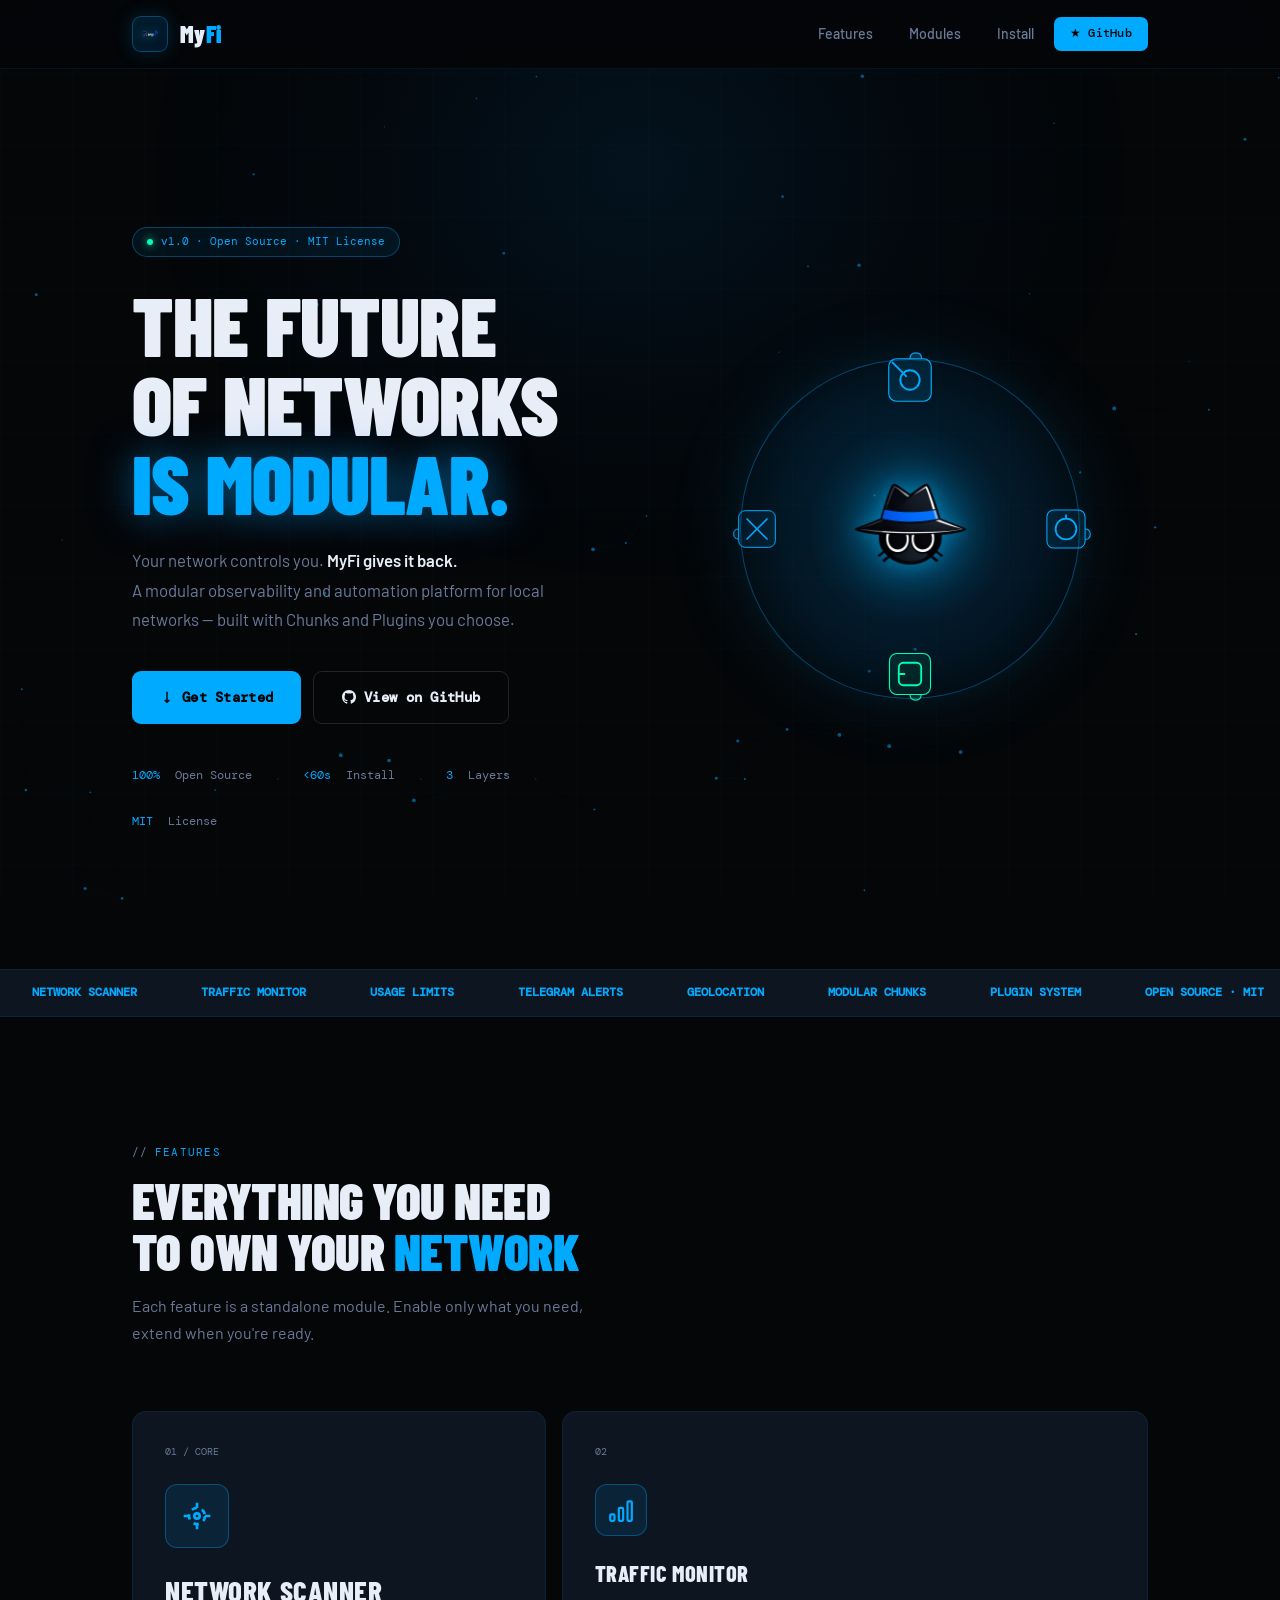
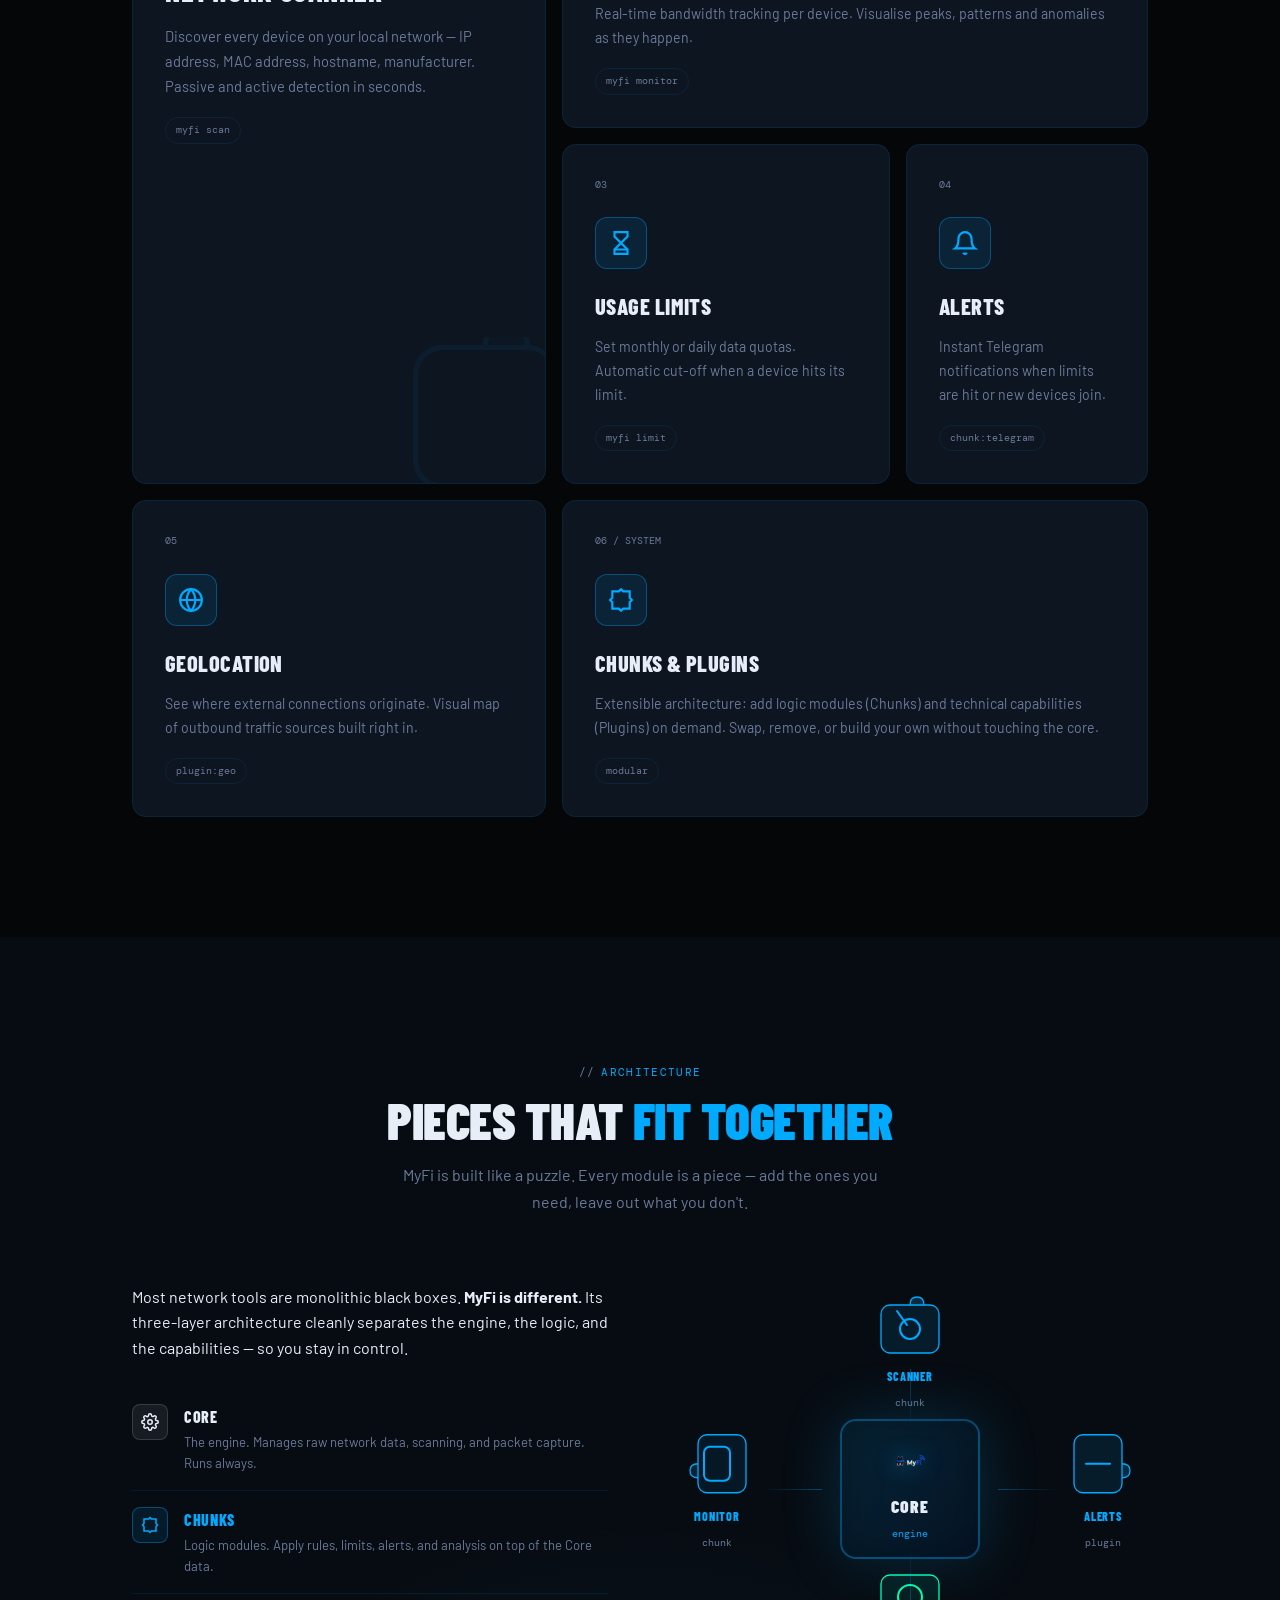
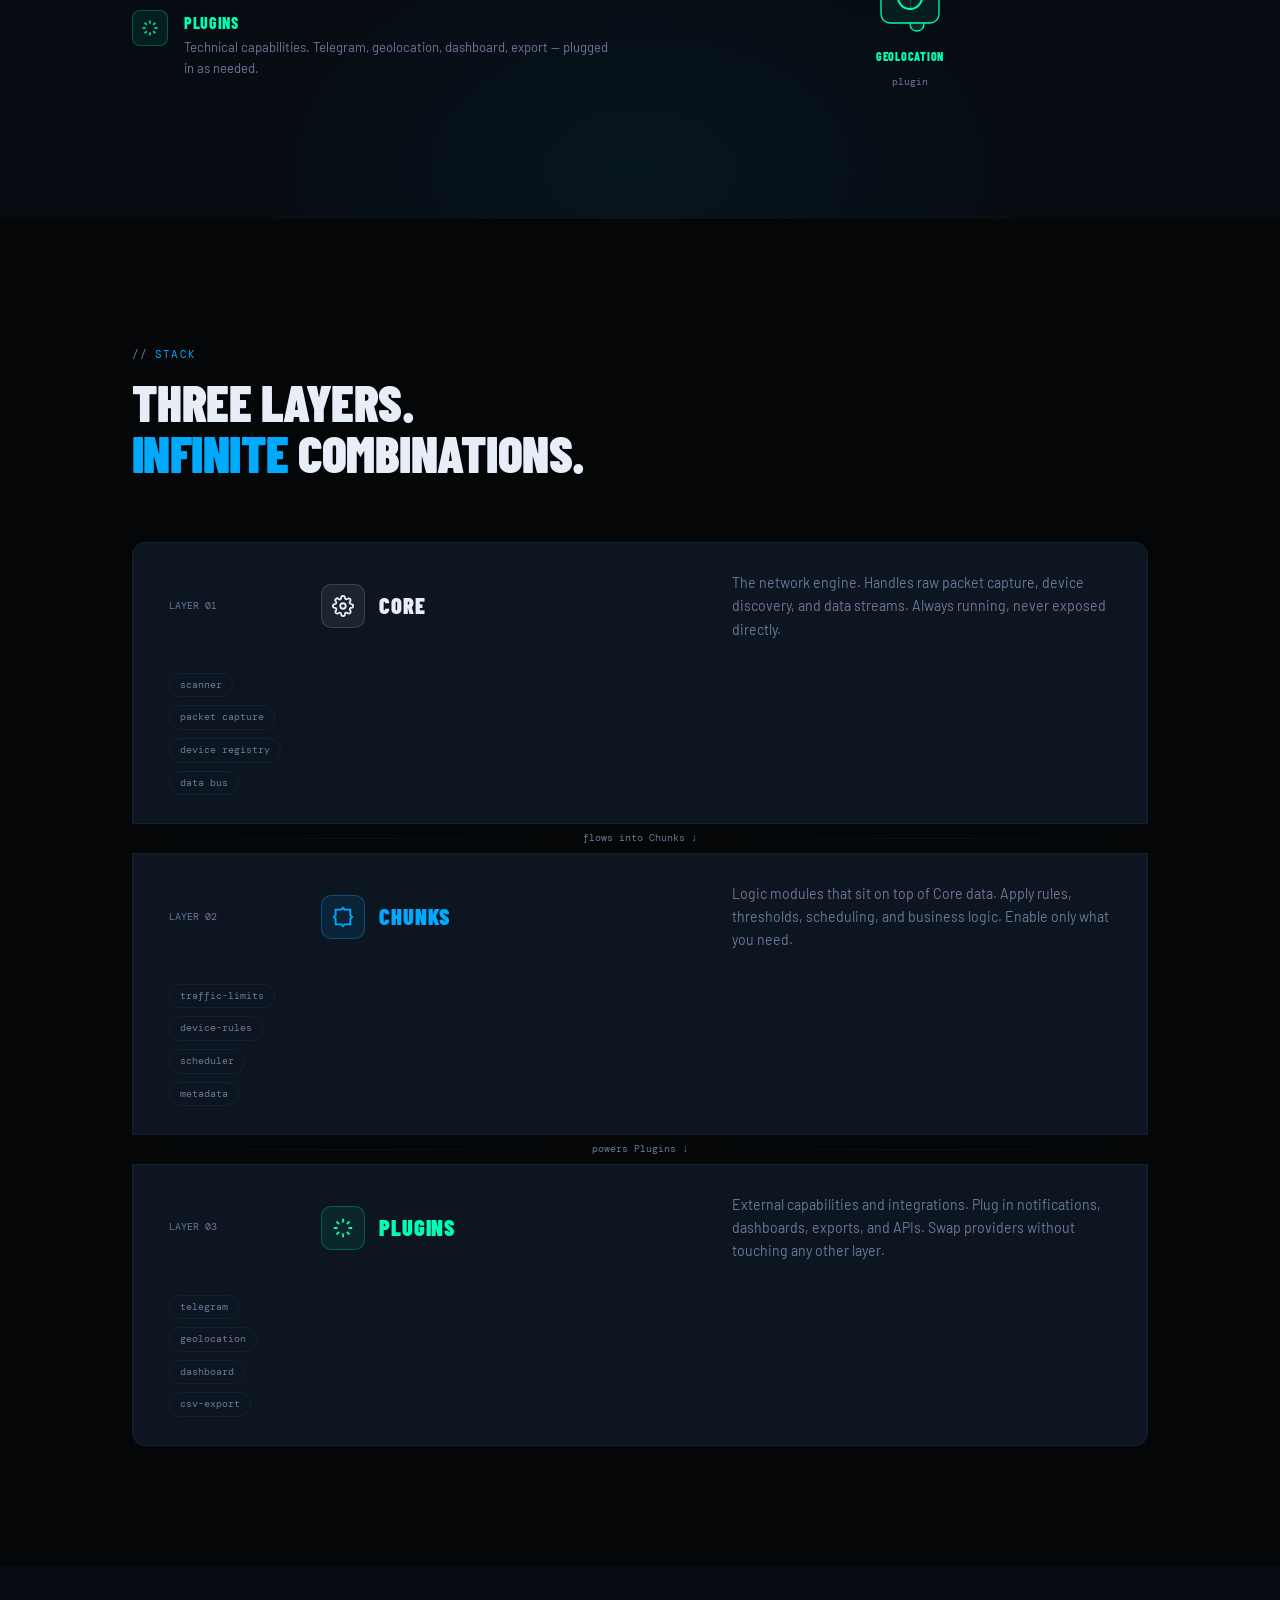
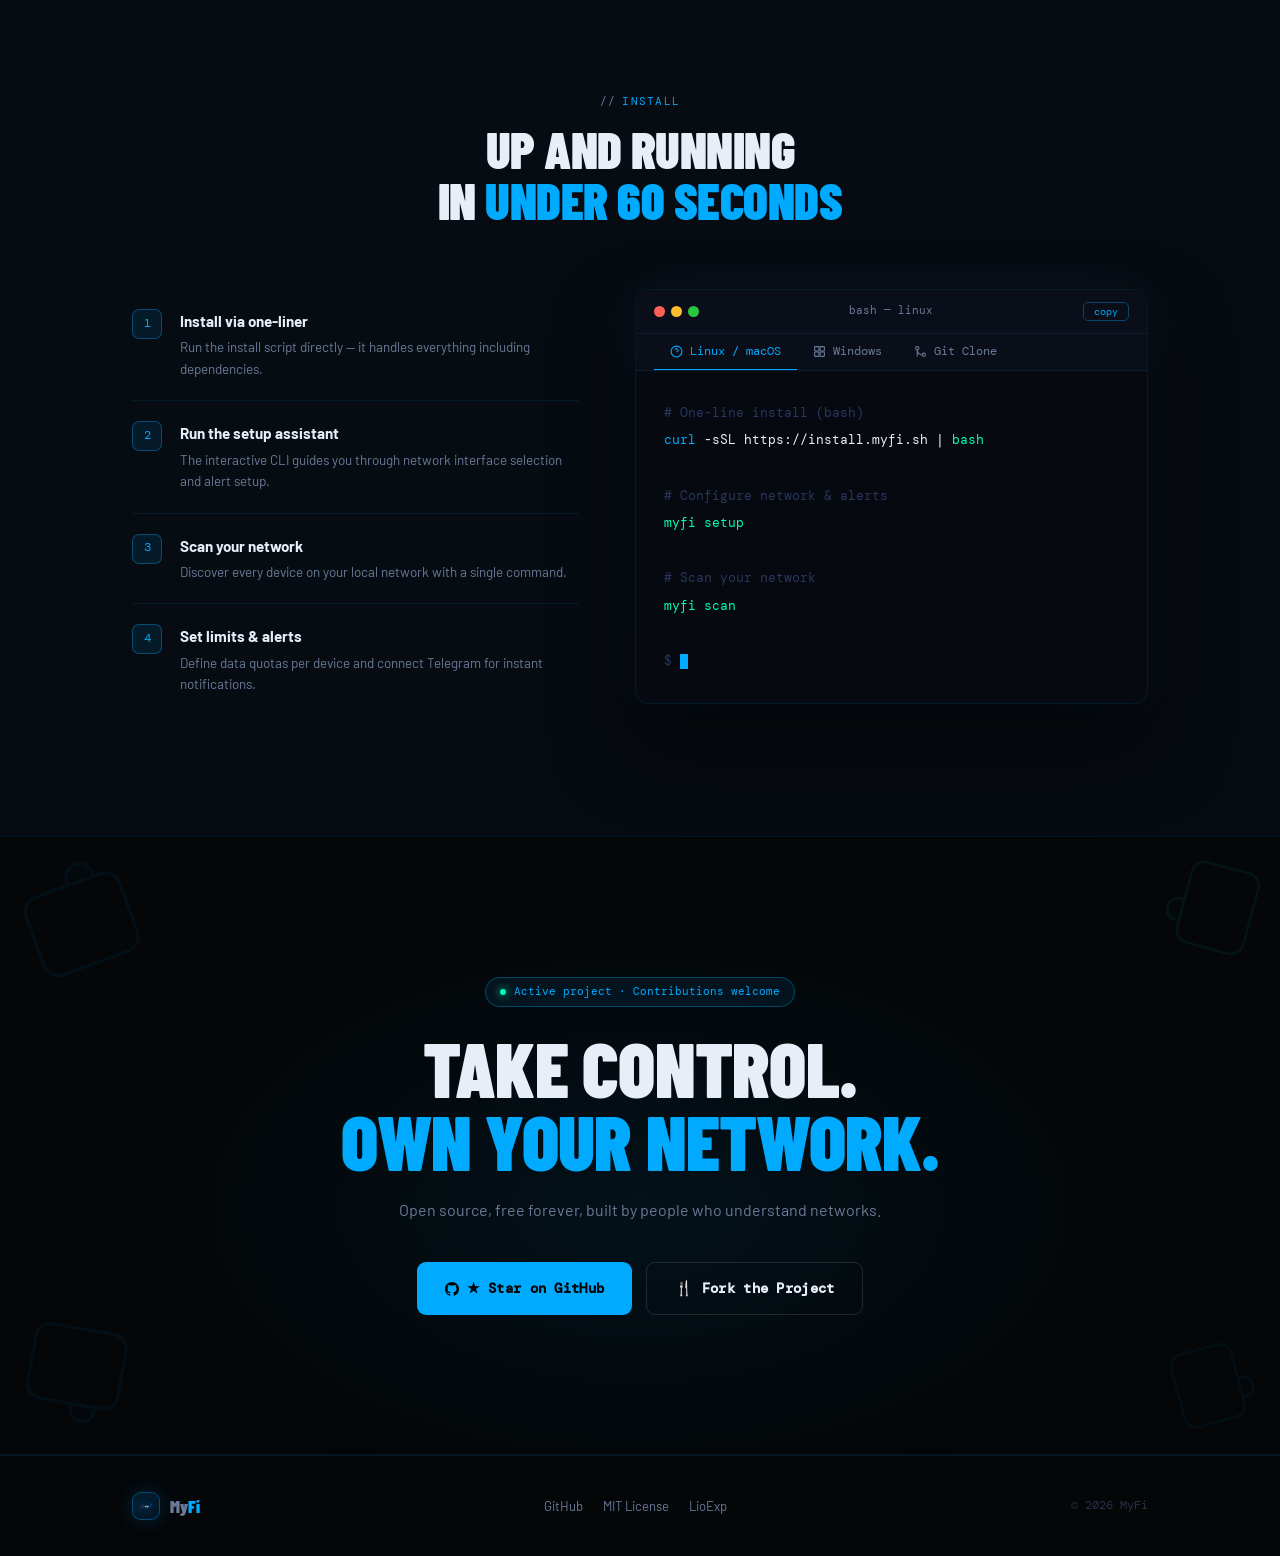
==== commit f784f60f: "Update installation steps and terminal commands" ====
--- a/docs/index.html
+++ b/docs/index.html
@@ -324,13 +324,15 @@
 
 /* ═══════ INSTALL ═══════ */
 .install { padding: 120px 0; background: var(--bg2); }
-.install-layout { display: grid; grid-template-columns: 1fr 1.1fr; gap: 56px; align-items: start; margin-top: 64px; }
+.install-layout { display: grid; grid-template-columns: 1fr 1.15fr; gap: 56px; align-items: start; margin-top: 64px; }
 .i-step { display: flex; gap: 18px; padding: 20px 0; border-bottom: 1px solid var(--border); align-items: flex-start; }
 .i-step:last-child { border-bottom: none; }
 .i-num { width: 30px; height: 30px; border-radius: 7px; flex-shrink: 0; background: var(--cyan-dim); border: 1px solid var(--border-bright); display: flex; align-items: center; justify-content: center; font-family: var(--fm); font-size: 0.72rem; color: var(--cyan); }
 .i-step h4 { font-weight: 700; margin-bottom: 4px; font-size: 0.95rem; }
 .i-step p { font-size: 0.84rem; color: var(--muted); }
 .i-step code { font-family: var(--fm); color: var(--cyan); font-size: 0.8em; }
+
+/* Terminal card */
 .terminal-card { background: #06090f; border: 1px solid var(--border); border-radius: 14px; overflow: hidden; box-shadow: 0 40px 80px rgba(0,0,0,0.6), 0 0 60px rgba(0,170,255,0.06); }
 .terminal-topbar { background: #0a0e18; padding: 12px 18px; display: flex; align-items: center; justify-content: space-between; border-bottom: 1px solid var(--border); }
 .t-dots { display: flex; gap: 6px; }
@@ -341,11 +343,35 @@
 .t-title { font-family: var(--fm); font-size: 0.7rem; color: var(--muted); }
 .t-copy-btn { font-family: var(--fm); font-size: 0.65rem; color: var(--cyan); background: none; border: 1px solid var(--border-bright); padding: 2px 10px; border-radius: 5px; cursor: pointer; transition: background .2s; }
 .t-copy-btn:hover { background: var(--cyan-dim); }
-.terminal-body { padding: 28px; font-family: var(--fm); font-size: 0.82rem; line-height: 2.1; }
+.terminal-body { padding: 28px; font-family: var(--fm); font-size: 0.82rem; line-height: 2.1; display: none; }
+.terminal-body.active { display: block; }
 .t-cmd { color: var(--cyan); }
 .t-ok { color: var(--green); }
+.t-warn { color: #FFB400; }
+.t-ps { color: #7B9FFF; }
 .t-cursor { display: inline-block; width: 8px; height: 15px; background: var(--cyan); vertical-align: middle; animation: blink 1.1s step-end infinite; }
 @keyframes blink { 0%,100%{opacity:1}50%{opacity:0} }
+
+/* OS Tab switcher */
+.os-tabs {
+  display: flex; gap: 0;
+  border-bottom: 1px solid var(--border);
+  background: #0a0e18;
+  padding: 0 18px;
+  overflow-x: auto;
+}
+.os-tab {
+  display: flex; align-items: center; gap: 7px;
+  font-family: var(--fm); font-size: 0.72rem; color: var(--muted);
+  padding: 10px 16px; cursor: pointer;
+  border-bottom: 2px solid transparent;
+  transition: color .2s, border-color .2s;
+  white-space: nowrap; background: none; border-top: none; border-left: none; border-right: none;
+  margin-bottom: -1px;
+}
+.os-tab:hover { color: var(--text); }
+.os-tab.active { color: var(--cyan); border-bottom-color: var(--cyan); }
+.os-tab svg { width: 13px; height: 13px; flex-shrink: 0; }
 
 /* ═══════ CTA ═══════ */
 .cta-section { padding: 140px 0; text-align: center; position: relative; overflow: hidden; }
@@ -751,32 +777,93 @@
       <h2 class="section-title" style="text-align:center;">Up and running<br>in <em>under 60 seconds</em></h2>
     </div>
     <div class="install-layout">
+
+      <!-- Left: steps (change dynamically with tab) -->
       <div class="reveal">
-        <div class="i-step"><div class="i-num">1</div><div><h4>Clone the repository</h4><p>Pull the project from GitHub directly onto your machine.</p></div></div>
-        <div class="i-step"><div class="i-num">2</div><div><h4>Run the setup</h4><p><code>make setup</code> installs all dependencies automatically.</p></div></div>
-        <div class="i-step"><div class="i-num">3</div><div><h4>Configure MyFi</h4><p>The interactive assistant guides you through network and alert setup.</p></div></div>
-        <div class="i-step"><div class="i-num">4</div><div><h4>Run your first scan</h4><p>Discover every device on your network with a single command.</p></div></div>
-      </div>
+        <div class="i-steps" id="steps-linux">
+          <div class="i-step"><div class="i-num">1</div><div><h4>Install via one-liner</h4><p>Run the install script directly — it handles everything including dependencies.</p></div></div>
+          <div class="i-step"><div class="i-num">2</div><div><h4>Run the setup assistant</h4><p>The interactive CLI guides you through network interface selection and alert setup.</p></div></div>
+          <div class="i-step"><div class="i-num">3</div><div><h4>Scan your network</h4><p>Discover every device on your local network with a single command.</p></div></div>
+          <div class="i-step"><div class="i-num">4</div><div><h4>Set limits & alerts</h4><p>Define data quotas per device and connect Telegram for instant notifications.</p></div></div>
+        </div>
+        <div class="i-steps" id="steps-windows" style="display:none;">
+          <div class="i-step"><div class="i-num">1</div><div><h4>Open PowerShell as Admin</h4><p>Right-click PowerShell and select <code>Run as Administrator</code> to allow system access.</p></div></div>
+          <div class="i-step"><div class="i-num">2</div><div><h4>Run the install script</h4><p>The script installs Python, dependencies, and registers the <code>myfi</code> command globally.</p></div></div>
+          <div class="i-step"><div class="i-num">3</div><div><h4>Run the setup assistant</h4><p>Configure your network interface and optional Telegram alerts.</p></div></div>
+          <div class="i-step"><div class="i-num">4</div><div><h4>Run your first scan</h4><p>Open a new terminal and start discovering devices immediately.</p></div></div>
+        </div>
+        <div class="i-steps" id="steps-git" style="display:none;">
+          <div class="i-step"><div class="i-num">1</div><div><h4>Clone the repository</h4><p>Pull the source code from GitHub onto your machine — any OS.</p></div></div>
+          <div class="i-step"><div class="i-num">2</div><div><h4>Install dependencies</h4><p><code>make setup</code> creates a virtual environment and installs all requirements.</p></div></div>
+          <div class="i-step"><div class="i-num">3</div><div><h4>Configure MyFi</h4><p>The interactive assistant guides you through all configuration options.</p></div></div>
+          <div class="i-step"><div class="i-num">4</div><div><h4>Start scanning</h4><p>Discover every device on your local network with a single command.</p></div></div>
+        </div>
+      </div>
+
+      <!-- Right: terminal with OS tabs -->
       <div class="reveal reveal-d2">
         <div class="terminal-card">
+          <!-- Window chrome -->
           <div class="terminal-topbar">
             <div class="t-dots"><div class="t-dot r"></div><div class="t-dot y"></div><div class="t-dot g"></div></div>
-            <div class="t-title">bash — myfi install</div>
-            <button class="t-copy-btn" onclick="copyInstall(this)">copy</button>
-          </div>
-          <div class="terminal-body" id="install-code">
-            <span style="color:#2A3660"># Clone the project</span><br>
-            <span class="t-cmd">git clone</span> https://github.com/lioexp/myfi.git<br><br>
-            <span style="color:#2A3660"># Install dependencies</span><br>
-            <span style="color:#FFB400">cd</span> myfi <span class="t-cmd">&amp;&amp; make setup</span><br><br>
-            <span style="color:#2A3660"># Run the setup assistant</span><br>
+            <div class="t-title" id="t-title-label">bash — linux</div>
+            <button class="t-copy-btn" onclick="copyActive(this)">copy</button>
+          </div>
+          <!-- OS Tab switcher -->
+          <div class="os-tabs">
+            <button class="os-tab active" onclick="switchTab('linux', this)">
+              <svg viewBox="0 0 24 24" fill="none" stroke="currentColor" stroke-width="2"><circle cx="12" cy="12" r="10"/><path d="M9.09 9a3 3 0 0 1 5.83 1c0 2-3 3-3 3"/><line x1="12" y1="17" x2="12.01" y2="17"/></svg>
+              Linux / macOS
+            </button>
+            <button class="os-tab" onclick="switchTab('windows', this)">
+              <svg viewBox="0 0 24 24" fill="none" stroke="currentColor" stroke-width="2"><rect x="3" y="3" width="8" height="8" rx="1"/><rect x="13" y="3" width="8" height="8" rx="1"/><rect x="3" y="13" width="8" height="8" rx="1"/><rect x="13" y="13" width="8" height="8" rx="1"/></svg>
+              Windows
+            </button>
+            <button class="os-tab" onclick="switchTab('git', this)">
+              <svg viewBox="0 0 24 24" fill="none" stroke="currentColor" stroke-width="2"><circle cx="18" cy="18" r="3"/><circle cx="6" cy="6" r="3"/><path d="M6 21V9a9 9 0 0 0 9 9"/></svg>
+              Git Clone
+            </button>
+          </div>
+
+          <!-- Linux / bash -->
+          <div class="terminal-body active" id="tab-linux">
+            <span style="color:#2A3660"># One-line install (bash)</span><br>
+            <span class="t-cmd">curl</span> -sSL https://install.myfi.sh | <span class="t-ok">bash</span><br><br>
+            <span style="color:#2A3660"># Configure network &amp; alerts</span><br>
             <span class="t-ok">myfi setup</span><br><br>
             <span style="color:#2A3660"># Scan your network</span><br>
             <span class="t-ok">myfi scan</span><br><br>
+            <span style="color:#2A3660">$</span> <span class="t-cursor"></span>
+          </div>
+
+          <!-- Windows / PowerShell -->
+          <div class="terminal-body" id="tab-windows">
+            <span style="color:#2A3660"># PowerShell (run as Admin)</span><br>
+            <span class="t-ps">Set-ExecutionPolicy</span> RemoteSigned <span style="color:#2A3660">-Scope CurrentUser</span><br><br>
+            <span style="color:#2A3660"># One-line install</span><br>
+            <span class="t-ps">irm</span> https://install.myfi.sh/win | <span class="t-ps">iex</span><br><br>
+            <span style="color:#2A3660"># Configure &amp; scan (new terminal)</span><br>
+            <span class="t-ok">myfi setup</span><br>
+            <span class="t-ok">myfi scan</span><br><br>
+            <span class="t-ps">PS C:\&gt;</span> <span class="t-cursor"></span>
+          </div>
+
+          <!-- Git Clone (any OS) -->
+          <div class="terminal-body" id="tab-git">
+            <span style="color:#2A3660"># Works on Linux, macOS &amp; Windows</span><br>
+            <span class="t-cmd">git clone</span> https://github.com/lioexp/myfi.git<br><br>
+            <span style="color:#2A3660"># Enter folder &amp; install deps</span><br>
+            <span class="t-warn">cd</span> myfi <span class="t-cmd">&amp;&amp; make setup</span><br><br>
+            <span style="color:#2A3660"># Setup assistant</span><br>
+            <span class="t-ok">myfi setup</span><br><br>
+            <span style="color:#2A3660"># First scan</span><br>
+            <span class="t-ok">myfi scan</span><br><br>
             <span style="color:#2A3660">~</span> <span class="t-cursor"></span>
           </div>
-        </div>
-      </div>
+
+        </div>
+      </div>
+
     </div>
   </div>
 </section>
@@ -868,8 +955,44 @@
 }, { threshold: 0.1 });
 document.querySelectorAll('.reveal').forEach(el => obs.observe(el));
 
-function copyInstall(btn) {
-  navigator.clipboard.writeText('git clone https://github.com/lioexp/myfi.git\ncd myfi && make setup\nmyfi setup\nmyfi scan').then(() => {
+// Tab commands map
+const tabCmds = {
+  linux:   'curl -sSL https://install.myfi.sh | bash\nmyfi setup\nmyfi scan',
+  windows: 'Set-ExecutionPolicy RemoteSigned -Scope CurrentUser\nirm https://install.myfi.sh/win | iex\nmyfi setup\nmyfi scan',
+  git:     'git clone https://github.com/lioexp/myfi.git\ncd myfi && make setup\nmyfi setup\nmyfi scan'
+};
+const tabTitles = {
+  linux:   'bash — linux / macOS',
+  windows: 'powershell — windows',
+  git:     'bash — git clone'
+};
+let activeTab = 'linux';
+
+function switchTab(tab, btn) {
+  // hide all panels + steps
+  ['linux','windows','git'].forEach(t => {
+    const panel = document.getElementById('tab-' + t);
+    const steps = document.getElementById('steps-' + t);
+    if (panel) panel.classList.remove('active');
+    if (steps) steps.style.display = 'none';
+  });
+  // deactivate all tab buttons
+  document.querySelectorAll('.os-tab').forEach(b => b.classList.remove('active'));
+  // show selected
+  const panel = document.getElementById('tab-' + tab);
+  const steps = document.getElementById('steps-' + tab);
+  if (panel) panel.classList.add('active');
+  if (steps) steps.style.display = 'block';
+  btn.classList.add('active');
+  // update title
+  const label = document.getElementById('t-title-label');
+  if (label) label.textContent = tabTitles[tab];
+  activeTab = tab;
+}
+
+function copyActive(btn) {
+  const text = tabCmds[activeTab] || '';
+  navigator.clipboard.writeText(text).then(() => {
     const orig = btn.textContent;
     btn.textContent = 'copied!'; btn.style.color = 'var(--green)'; btn.style.borderColor = 'var(--green)';
     setTimeout(() => { btn.textContent = orig; btn.style.color = ''; btn.style.borderColor = ''; }, 2000);
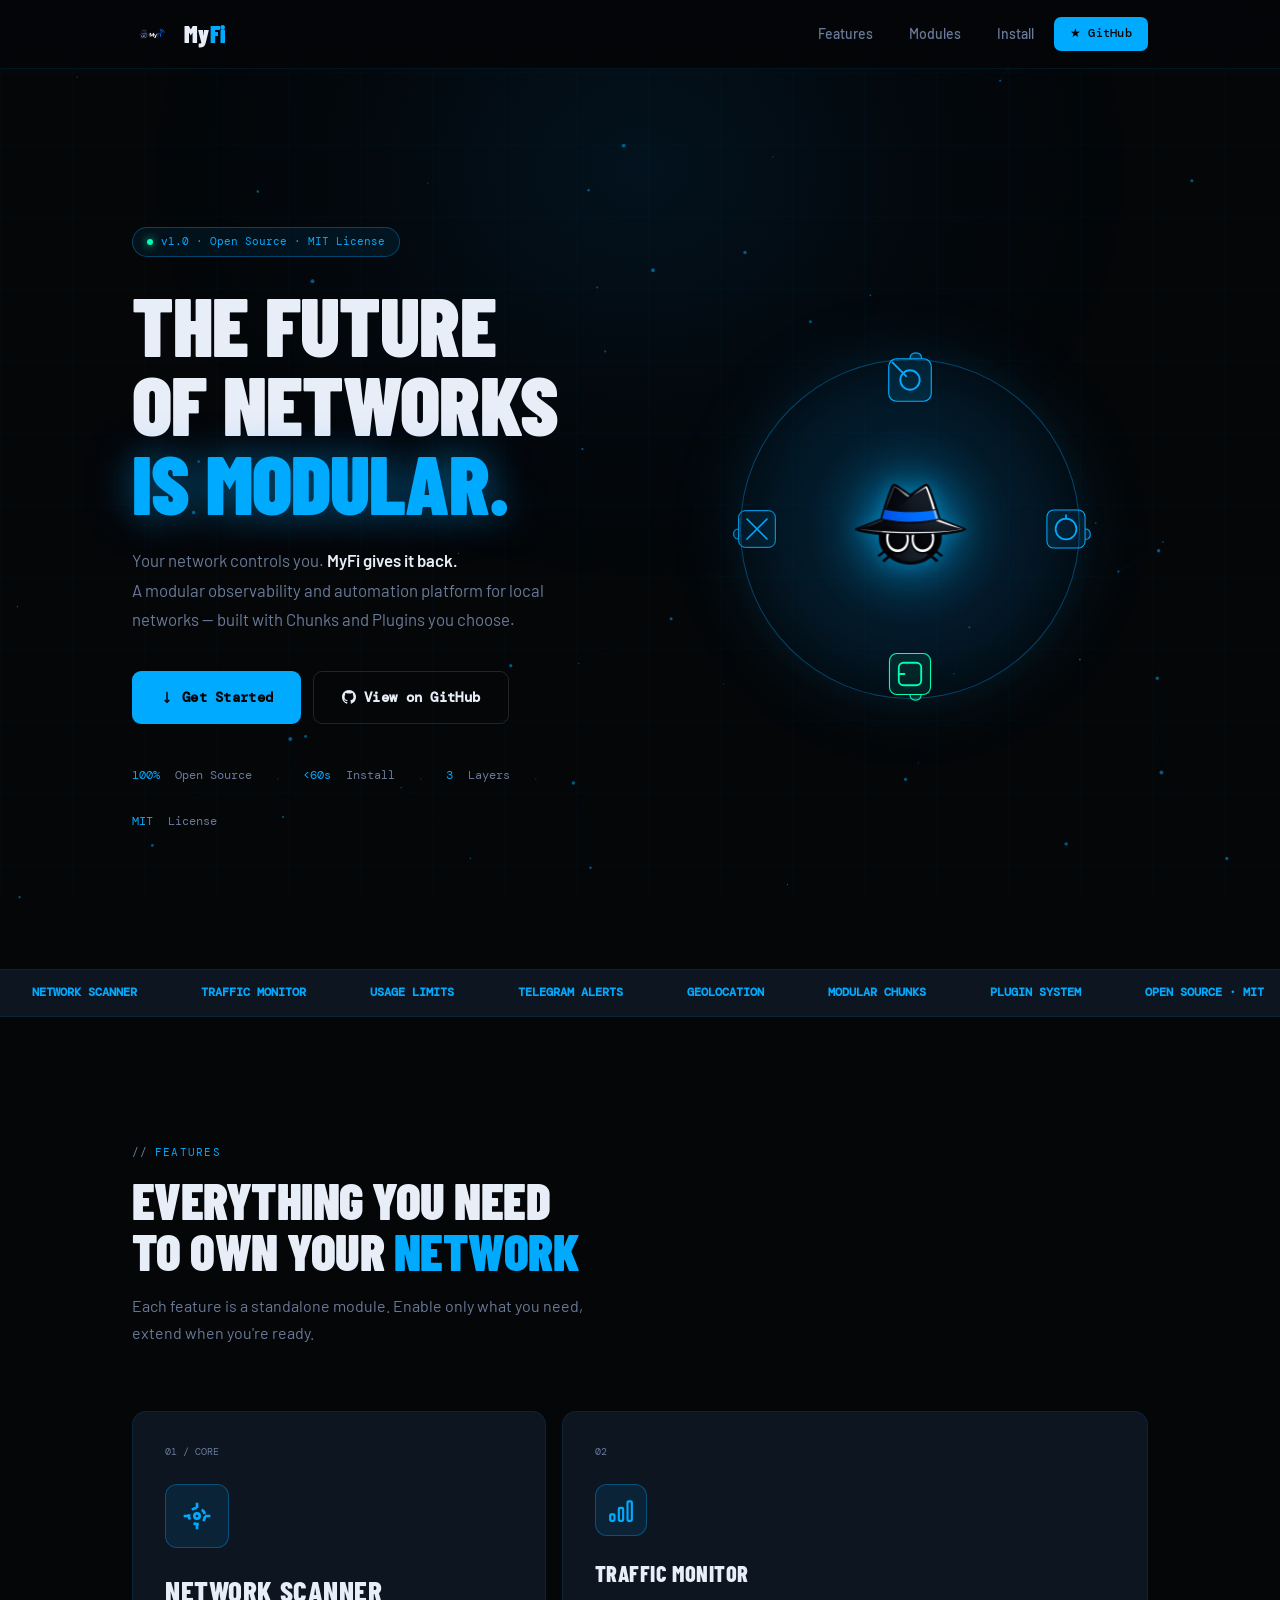
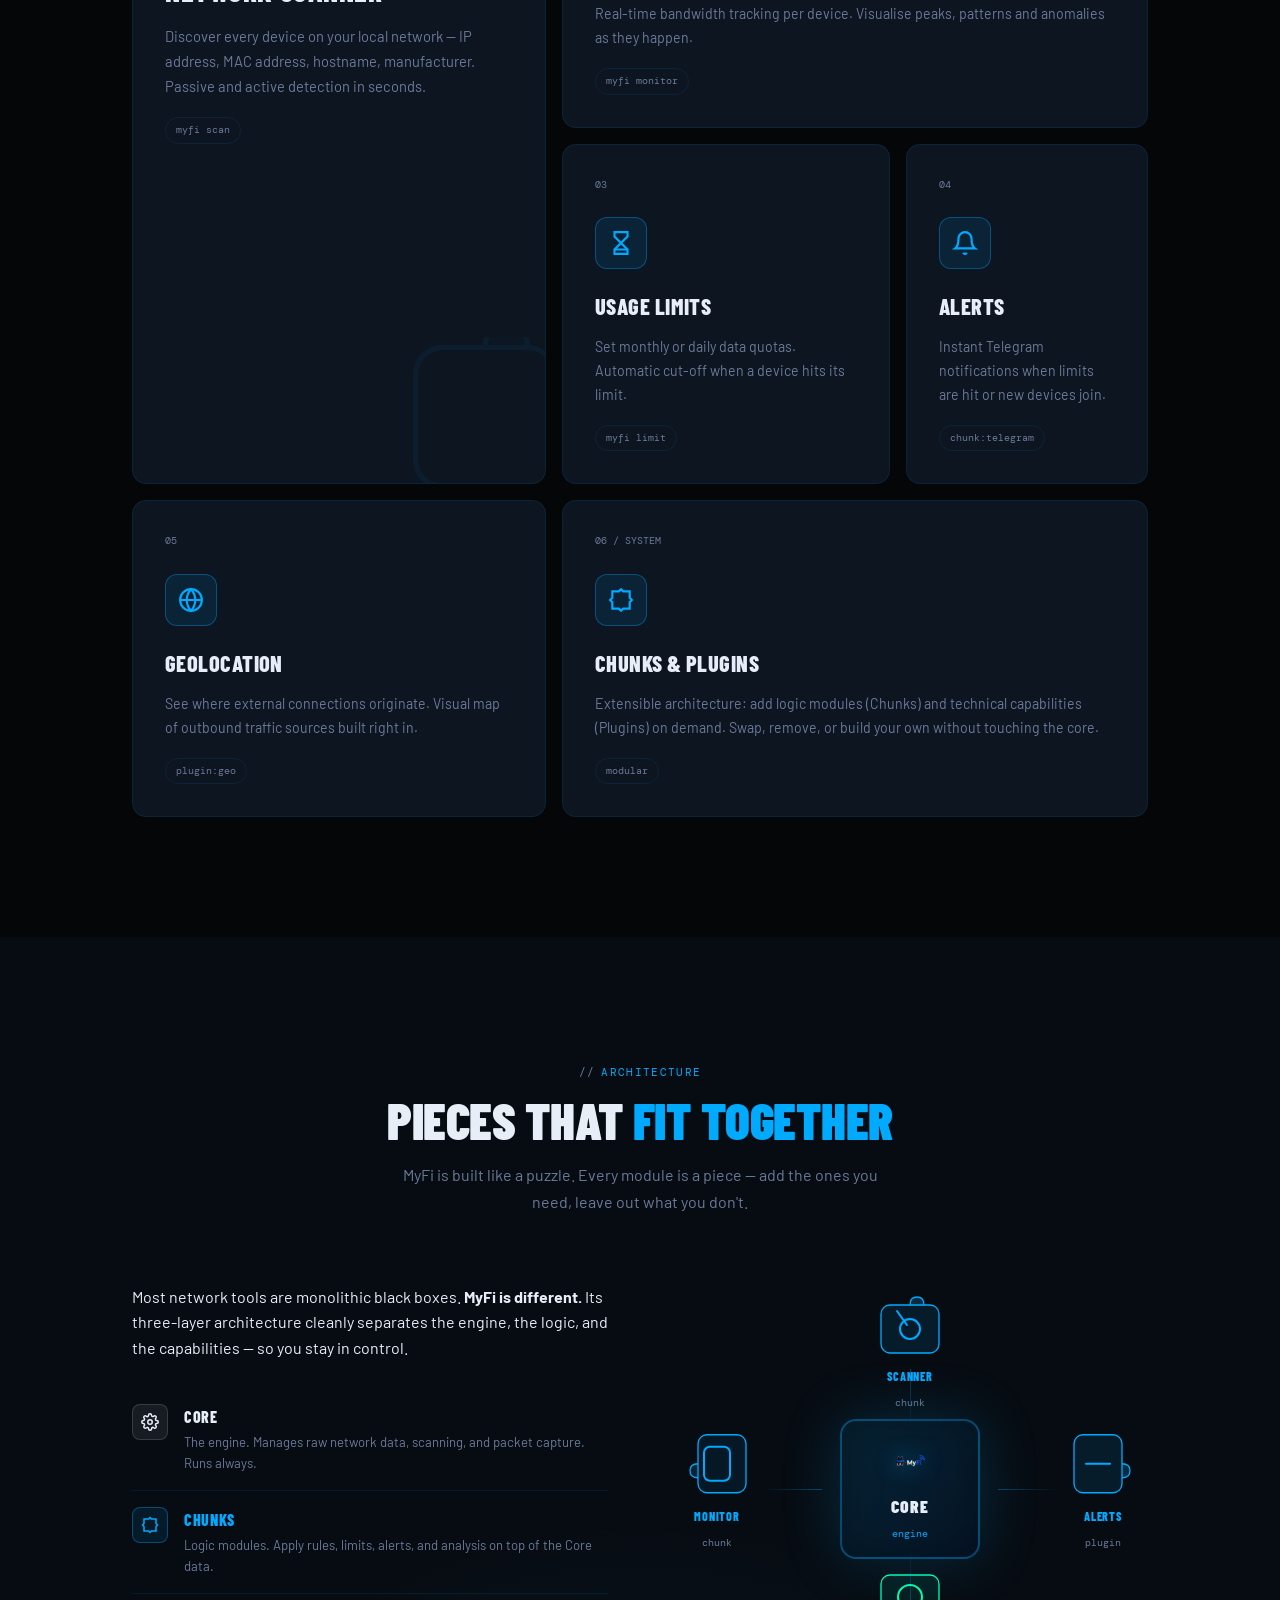
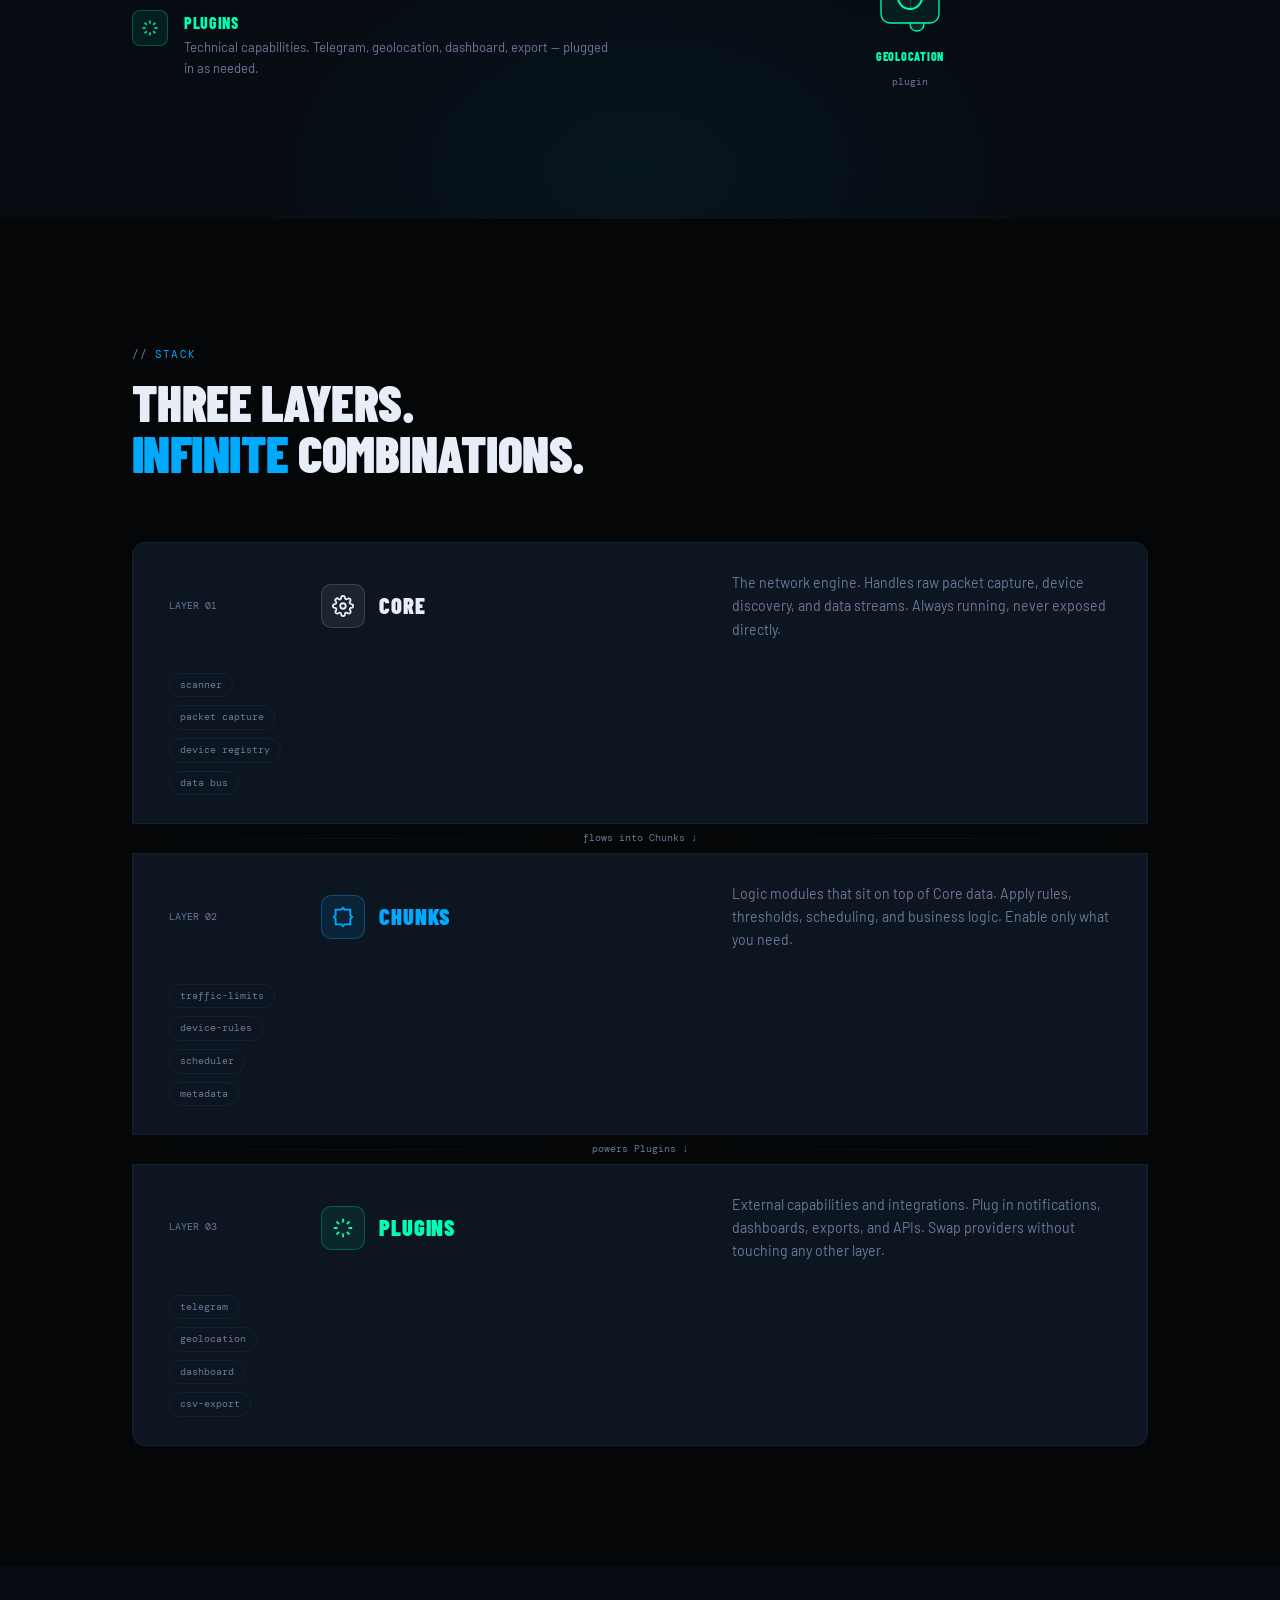
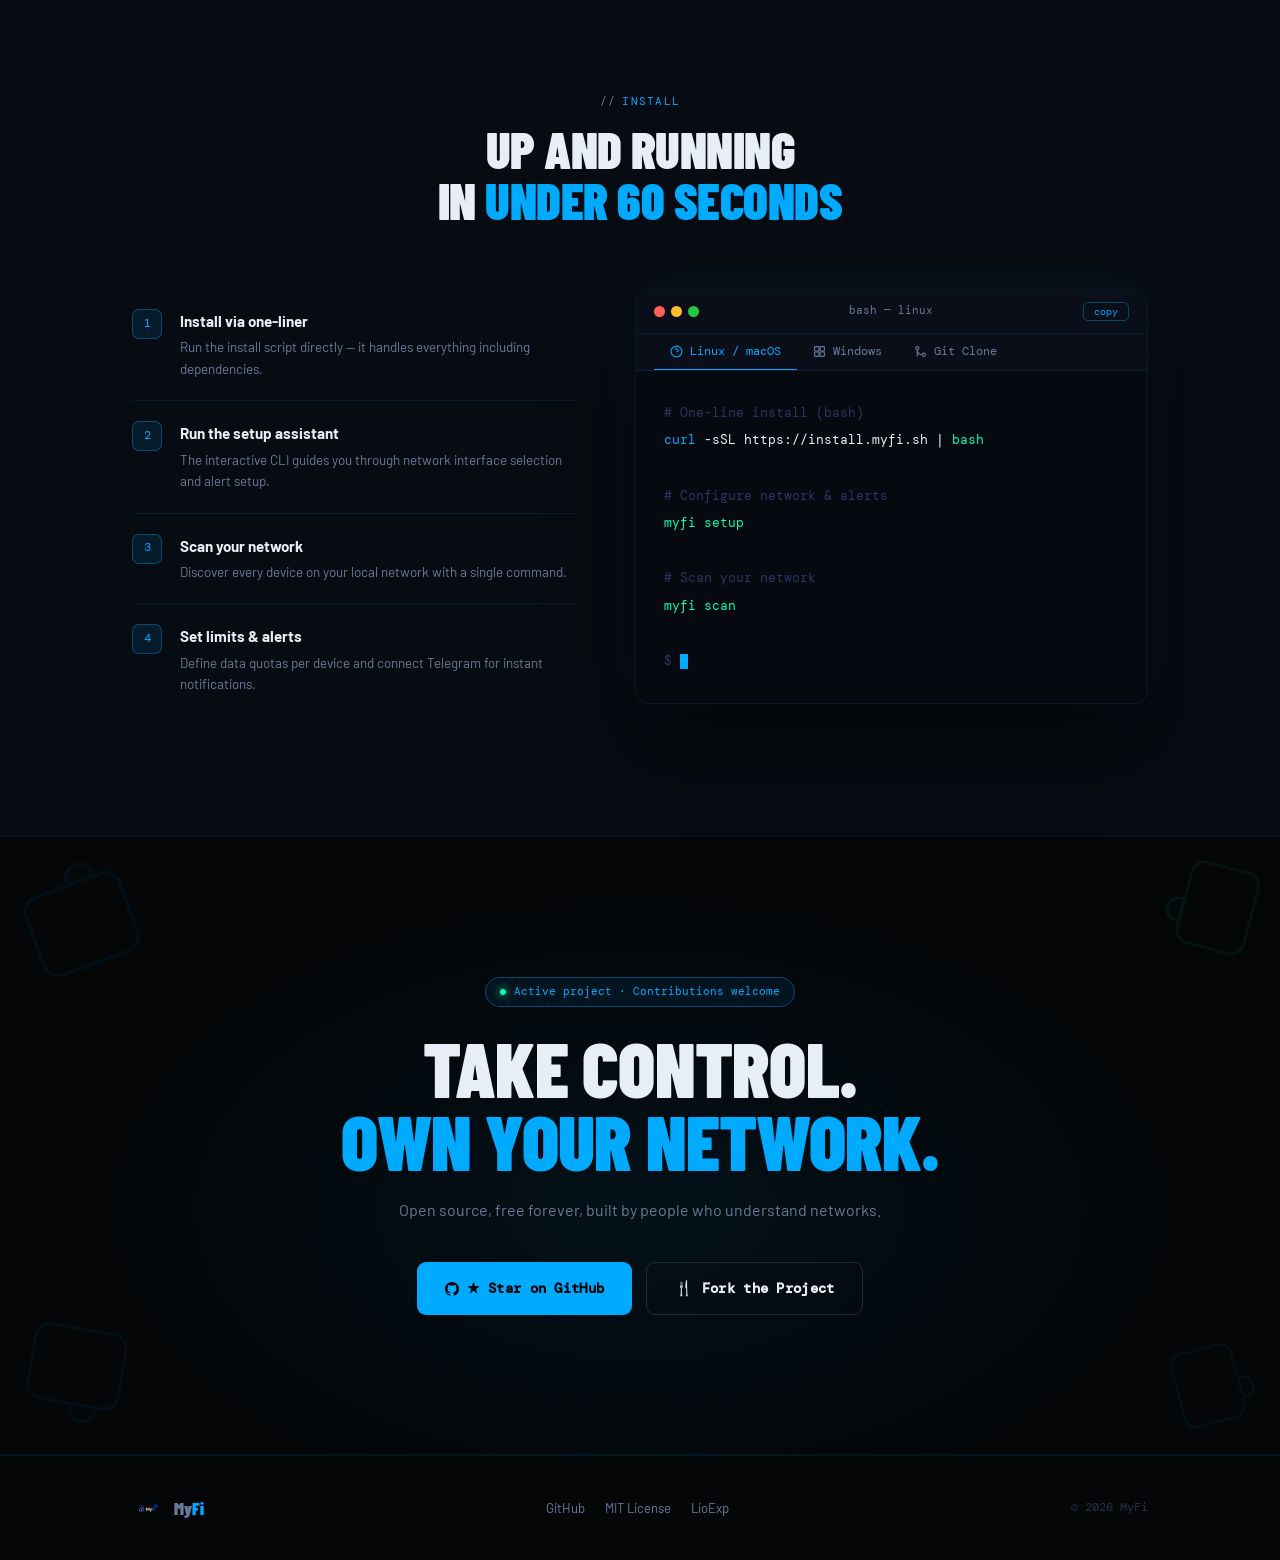
==== commit 1aed8b81: "Update logo image sizes and favicon link" ====
--- a/docs/index.html
+++ b/docs/index.html
@@ -4,7 +4,7 @@
 <meta charset="UTF-8">
 <meta name="viewport" content="width=device-width, initial-scale=1.0">
 <title>MyFi — The Future of Networks is Modular</title>
-<link rel="icon" href="assets/logo.png" type="image/png">
+<link rel="icon" href="assets/logo1.png" type="image/png">
 <link rel="preconnect" href="https://fonts.googleapis.com">
 <link href="https://fonts.googleapis.com/css2?family=Barlow+Condensed:wght@400;600;700;800;900&family=DM+Mono:wght@400;500&family=Barlow:wght@400;500;600&display=swap" rel="stylesheet">
 <style>
@@ -69,18 +69,11 @@
 }
 .logo { display: flex; align-items: center; gap: 12px; text-decoration: none; }
 .logo-mark {
-  width: 36px; height: 36px; border-radius: 9px;
-  background: linear-gradient(135deg, rgba(0,170,255,0.15), rgba(0,85,170,0.2));
-  border: 1px solid var(--border-bright);
   display: flex; align-items: center; justify-content: center;
-  overflow: hidden;
-  box-shadow: 0 0 20px rgba(0,170,255,0.2);
-}
-/* Real logo image in nav/footer */
+}
 .logo-mark img {
-  width: 26px; height: 26px;
+  width: 40px; height: 40px;
   object-fit: contain;
-  filter: drop-shadow(0 0 4px rgba(0,170,255,0.5));
 }
 .logo-text { font-family: var(--fh); font-size: 1.5rem; font-weight: 900; letter-spacing: 0.02em; color: var(--text); }
 .logo-text span { color: var(--cyan); }
@@ -393,8 +386,7 @@
 footer { padding: 36px 0; border-top: 1px solid var(--border); position: relative; z-index: 1; }
 .footer-inner { display: flex; align-items: center; justify-content: space-between; flex-wrap: wrap; gap: 16px; }
 .footer-logo { display: flex; align-items: center; gap: 10px; text-decoration: none; }
-.footer-logo .logo-mark { width: 28px; height: 28px; }
-.footer-logo .logo-mark img { width: 20px; height: 20px; }
+.footer-logo .logo-mark img { width: 32px; height: 32px; }
 .footer-logo-text { font-family: var(--fh); font-size: 1.1rem; font-weight: 900; color: var(--muted); }
 .footer-logo-text span { color: var(--cyan); }
 .footer-links { display: flex; gap: 20px; }
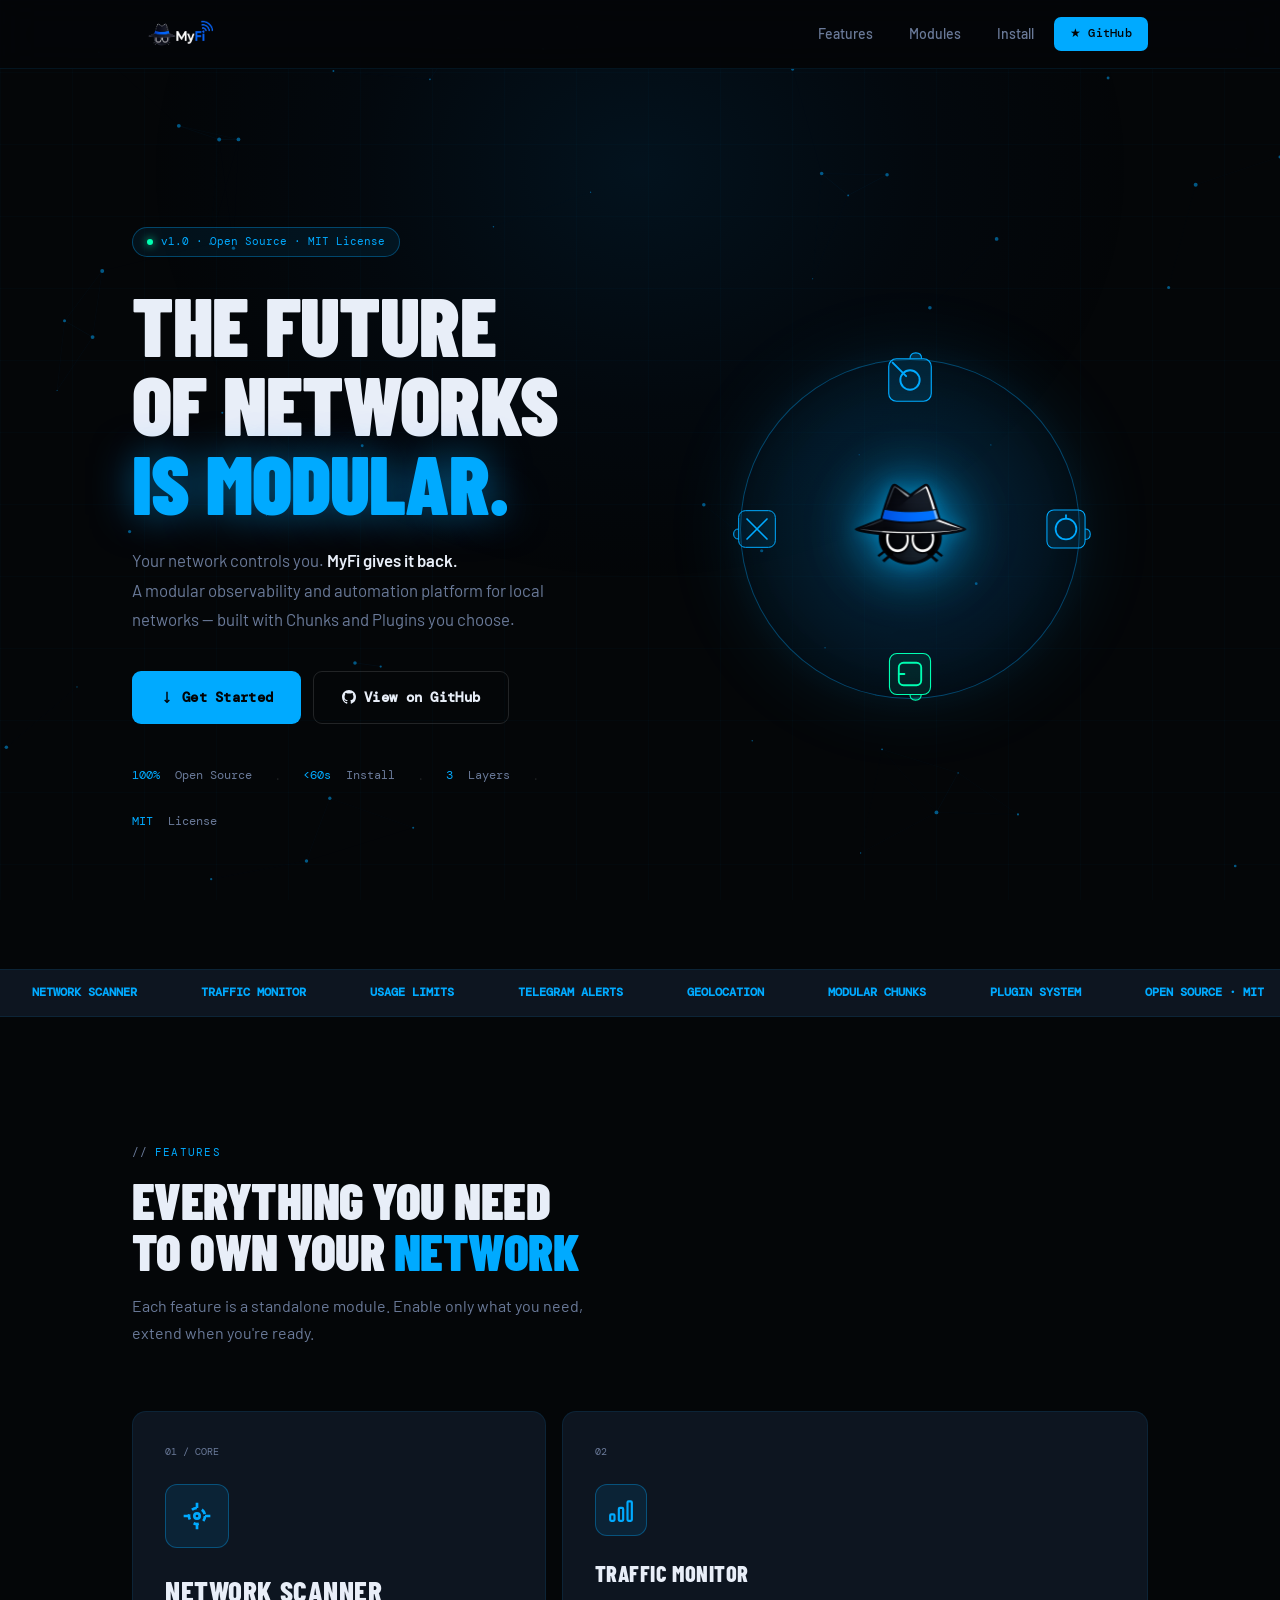
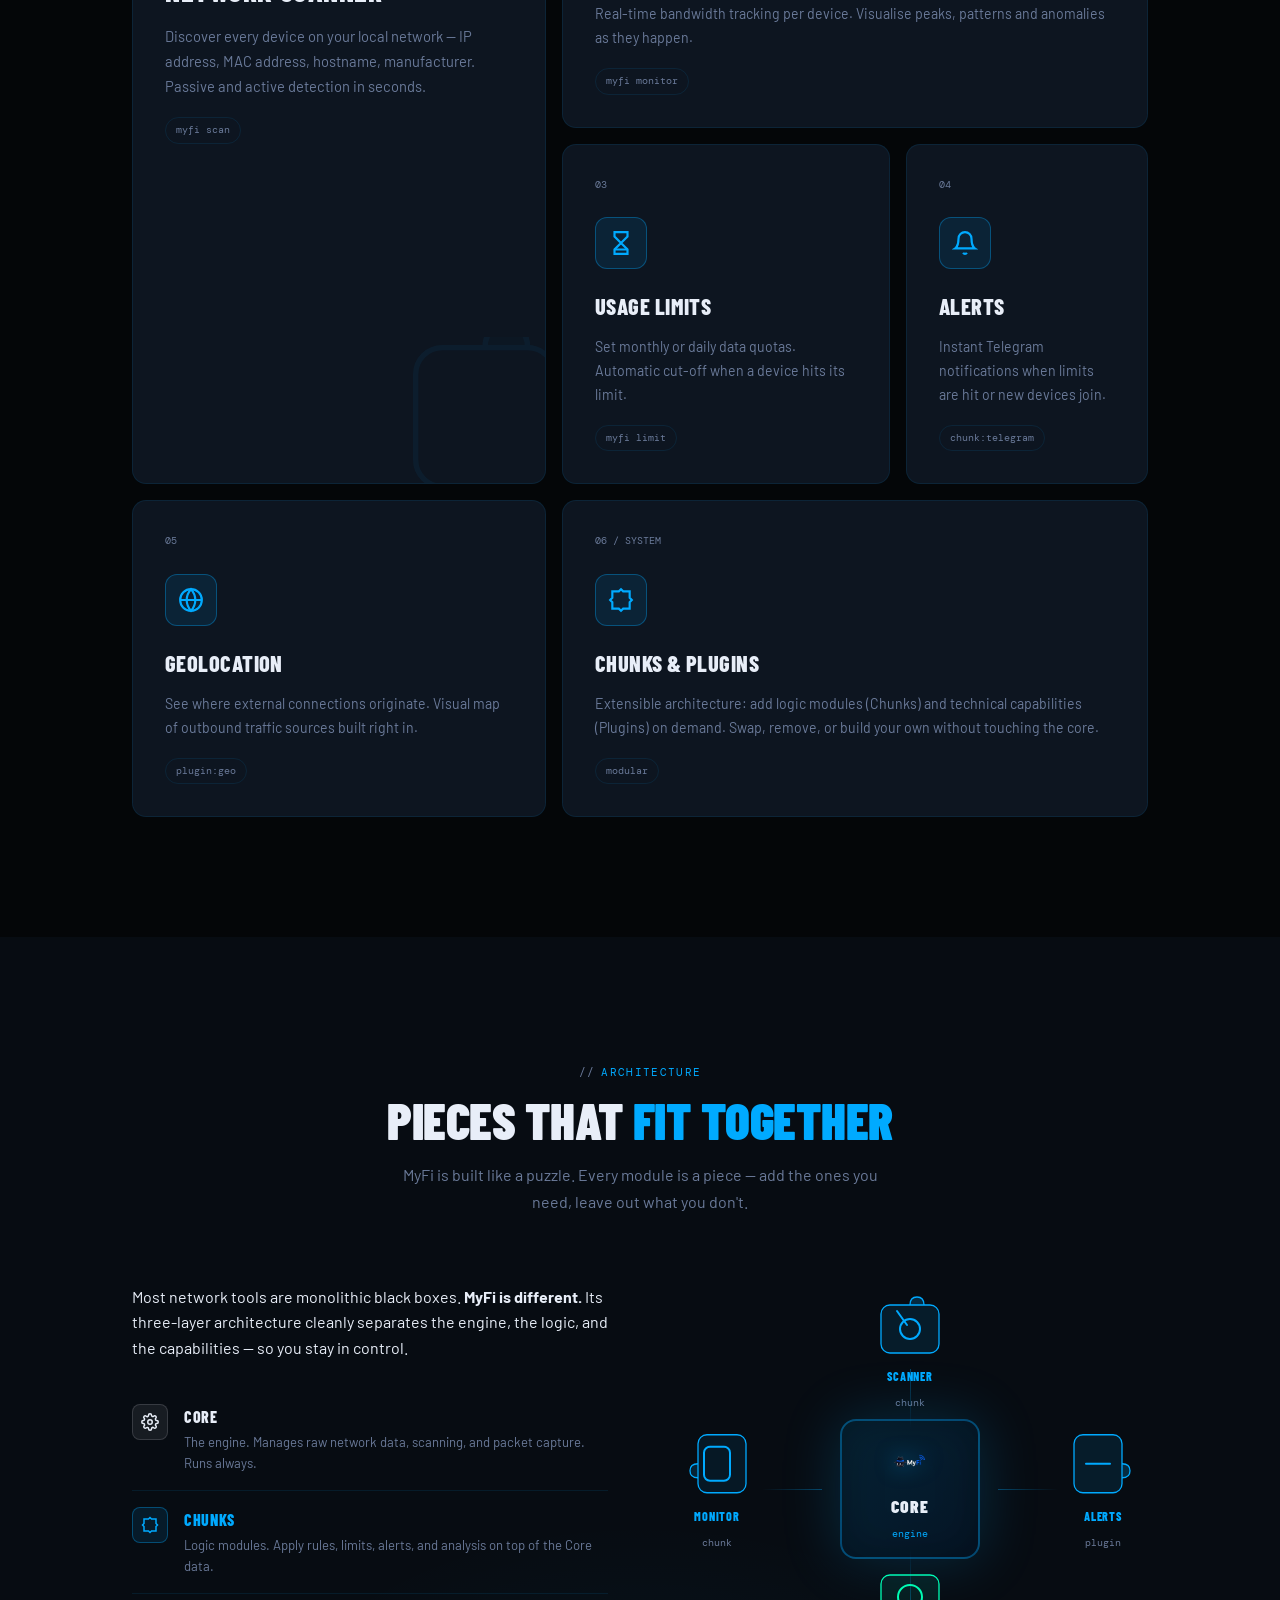
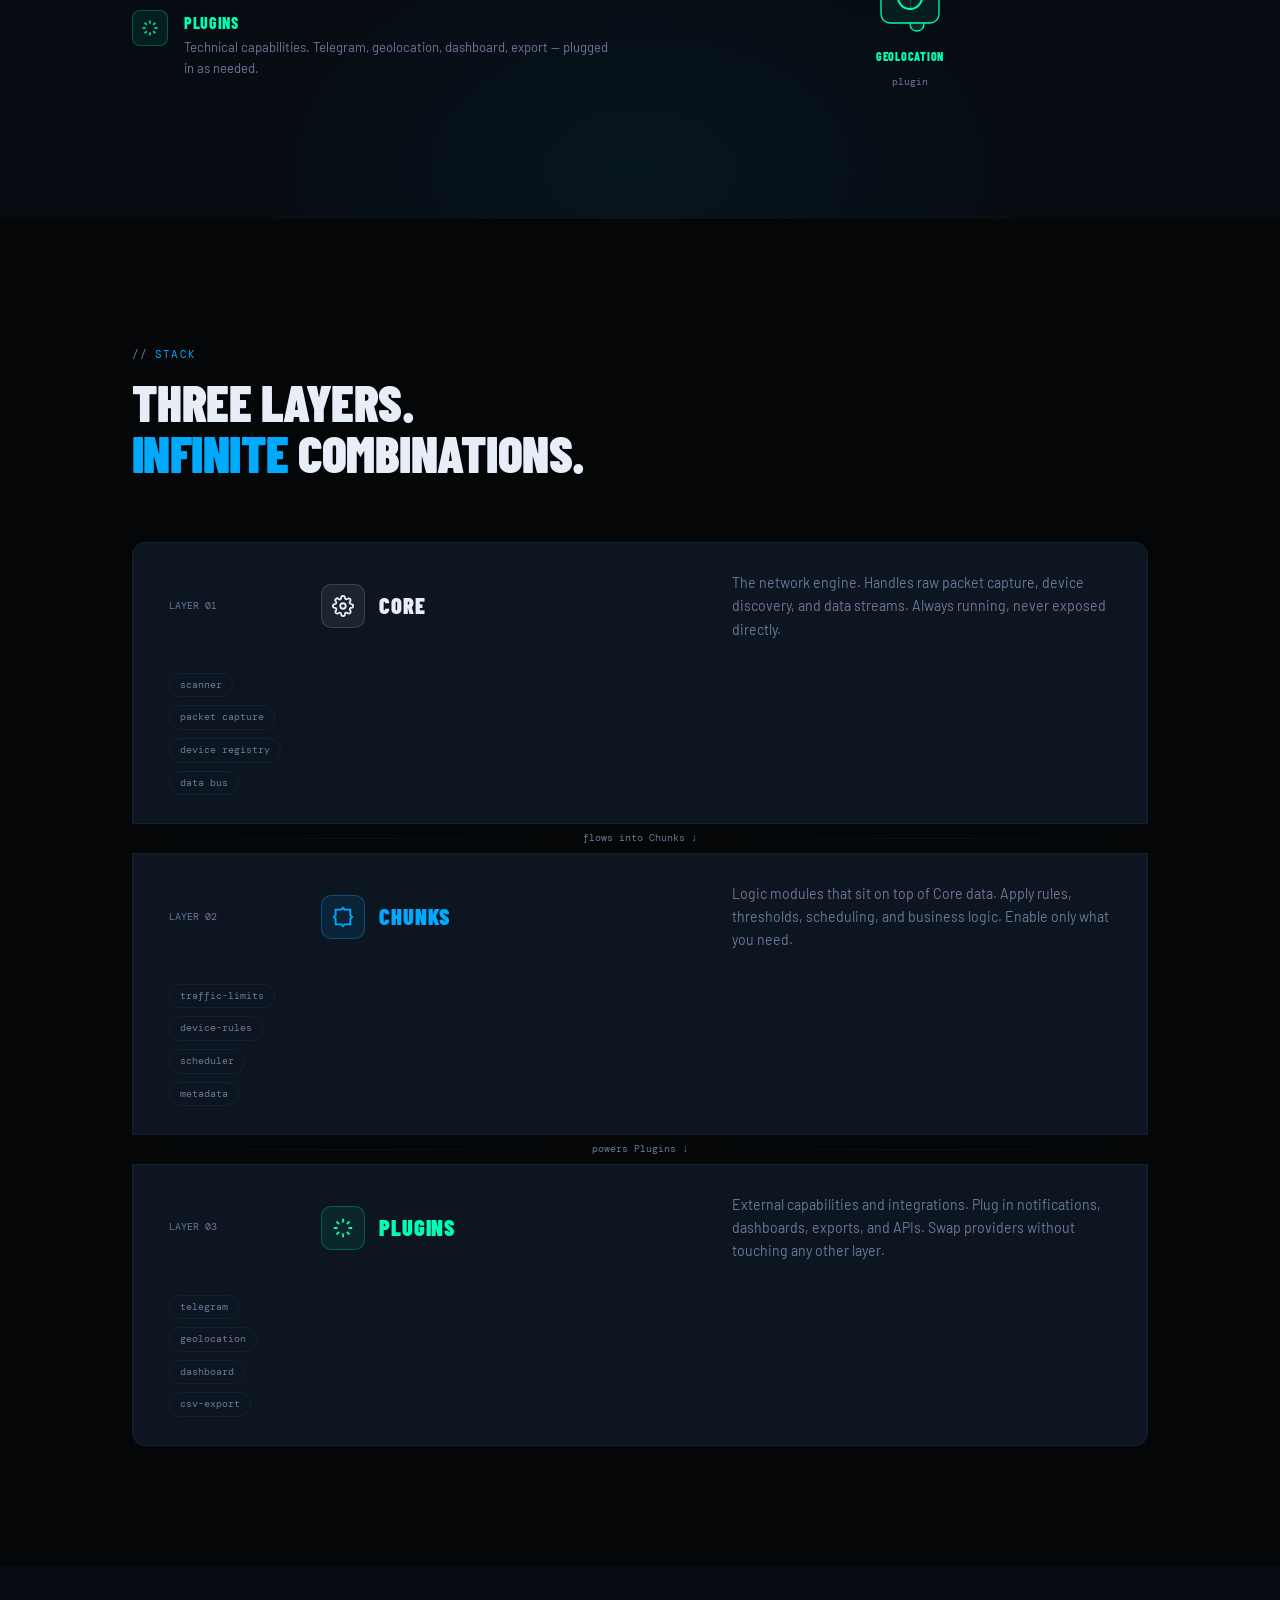
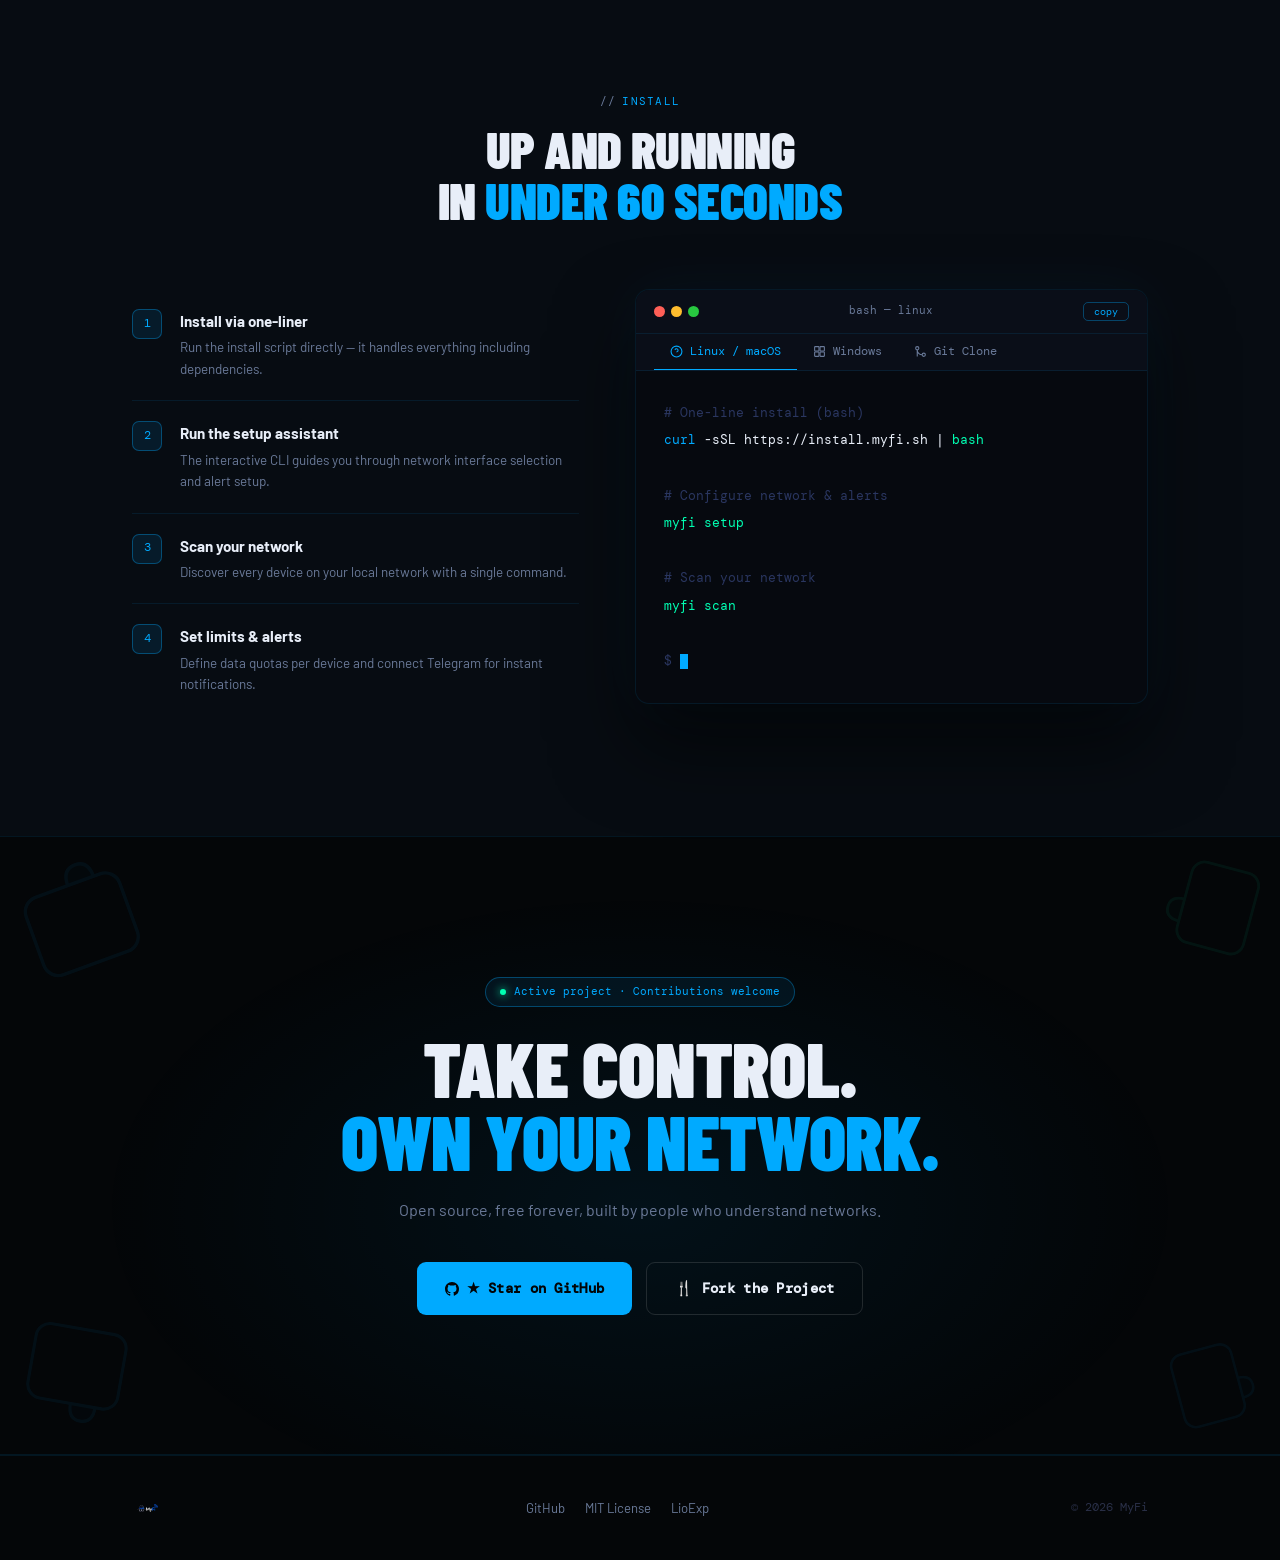
==== commit 9c990989: "Increase logo size to 100px in index.html Updated logo size in the header and footer sections." ====
--- a/docs/index.html
+++ b/docs/index.html
@@ -72,7 +72,7 @@
   display: flex; align-items: center; justify-content: center;
 }
 .logo-mark img {
-  width: 40px; height: 40px;
+  width: 100px; height: 100px;
   object-fit: contain;
 }
 .logo-text { font-family: var(--fh); font-size: 1.5rem; font-weight: 900; letter-spacing: 0.02em; color: var(--text); }
@@ -438,7 +438,6 @@
           <!-- ✅ Real logo from assets/logo.png -->
           <img src="assets/logo.png" alt="MyFi logo">
         </div>
-        <div class="logo-text">My<span>Fi</span></div>
       </a>
       <div class="nav-links">
         <a href="#features">Features</a>
@@ -894,7 +893,6 @@
           <!-- ✅ Real logo in footer -->
           <img src="assets/logo.png" alt="MyFi logo">
         </div>
-        <div class="footer-logo-text">My<span>Fi</span></div>
       </div>
       <div class="footer-links">
         <a href="https://github.com/lioexp/myfi" target="_blank">GitHub</a>
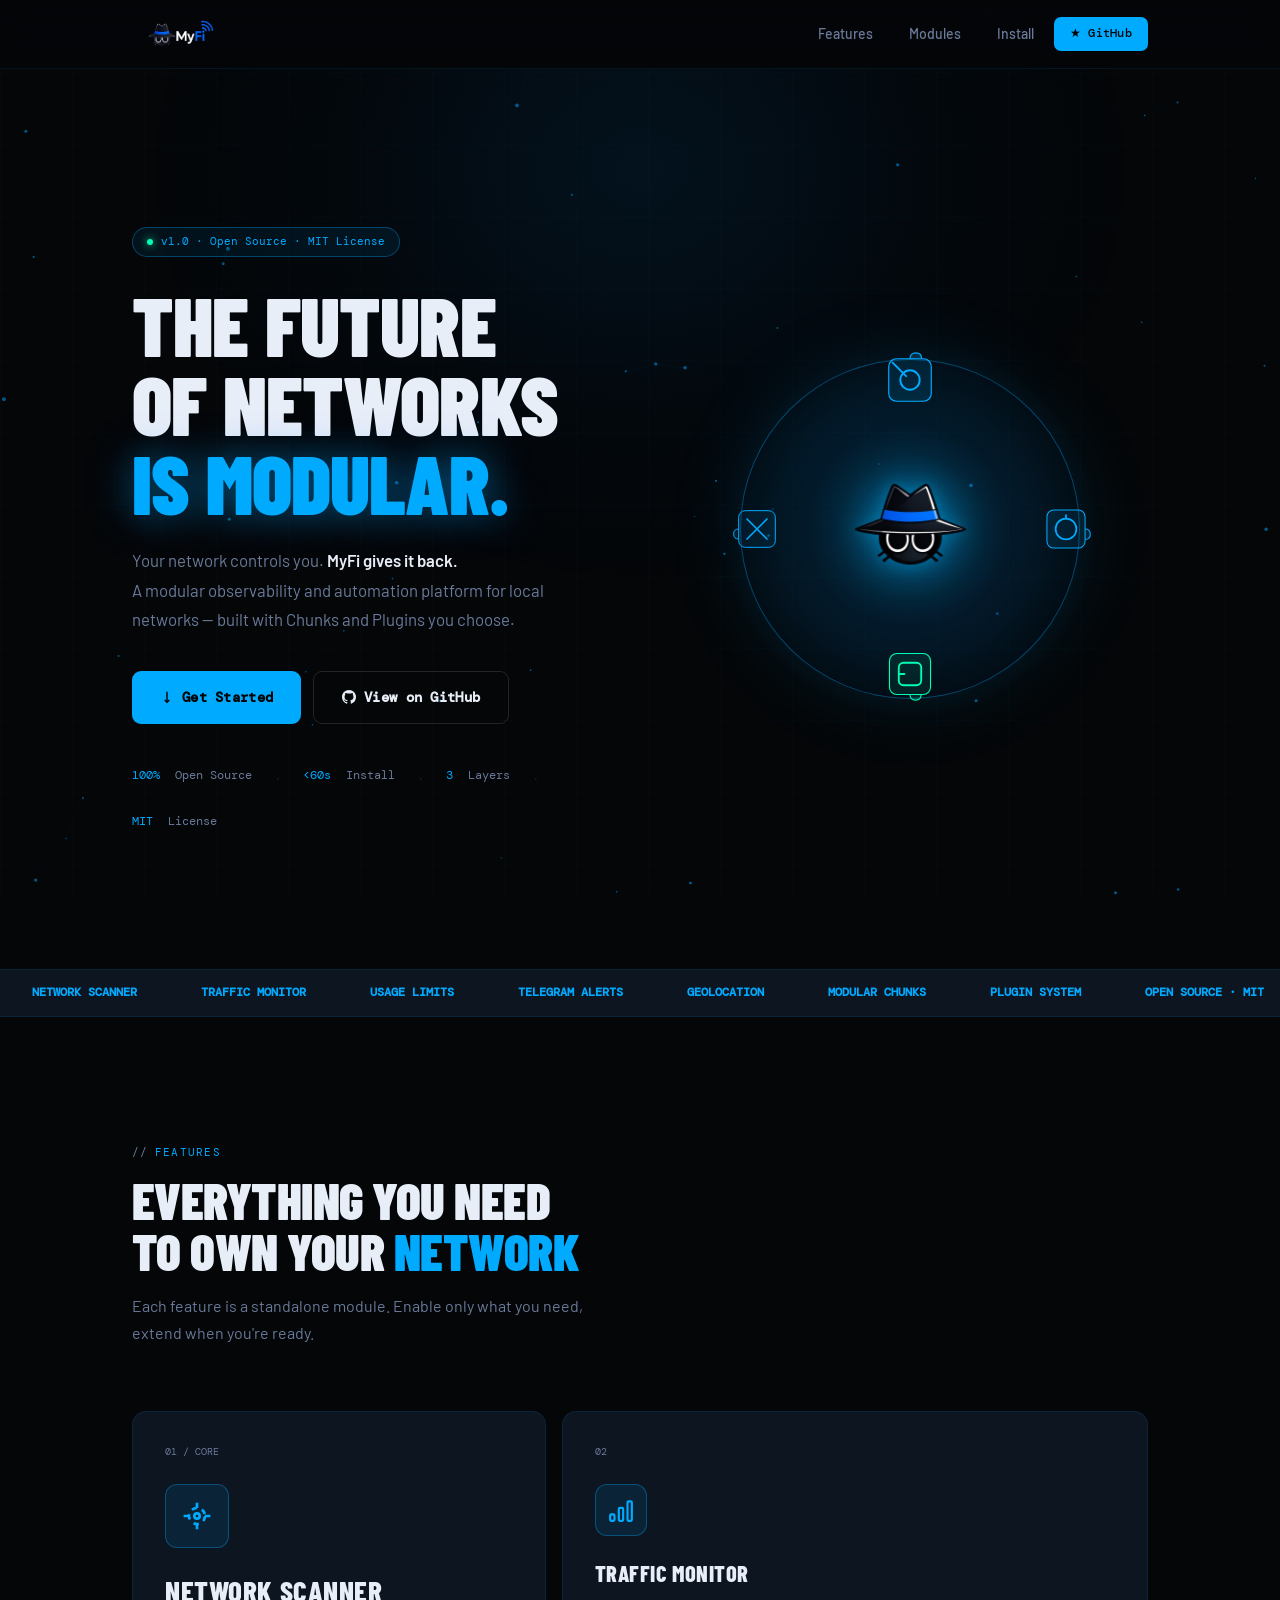
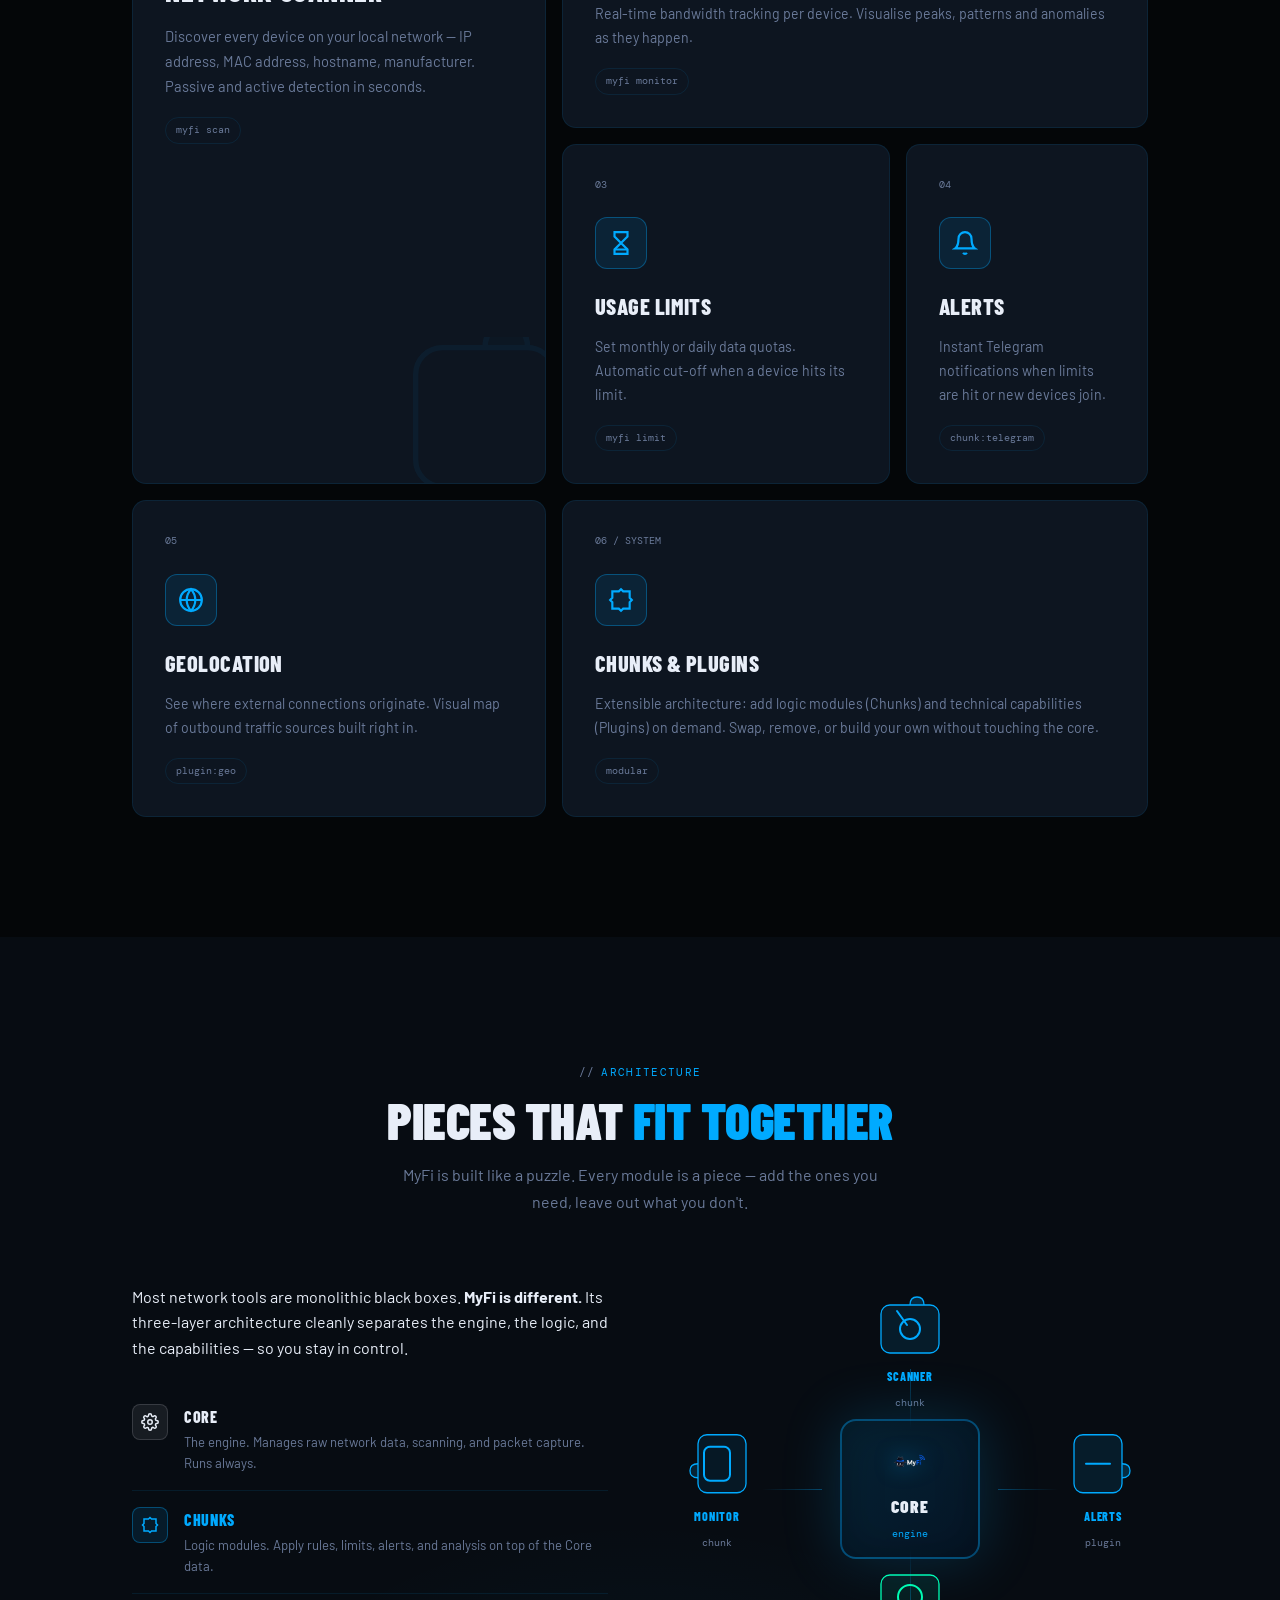
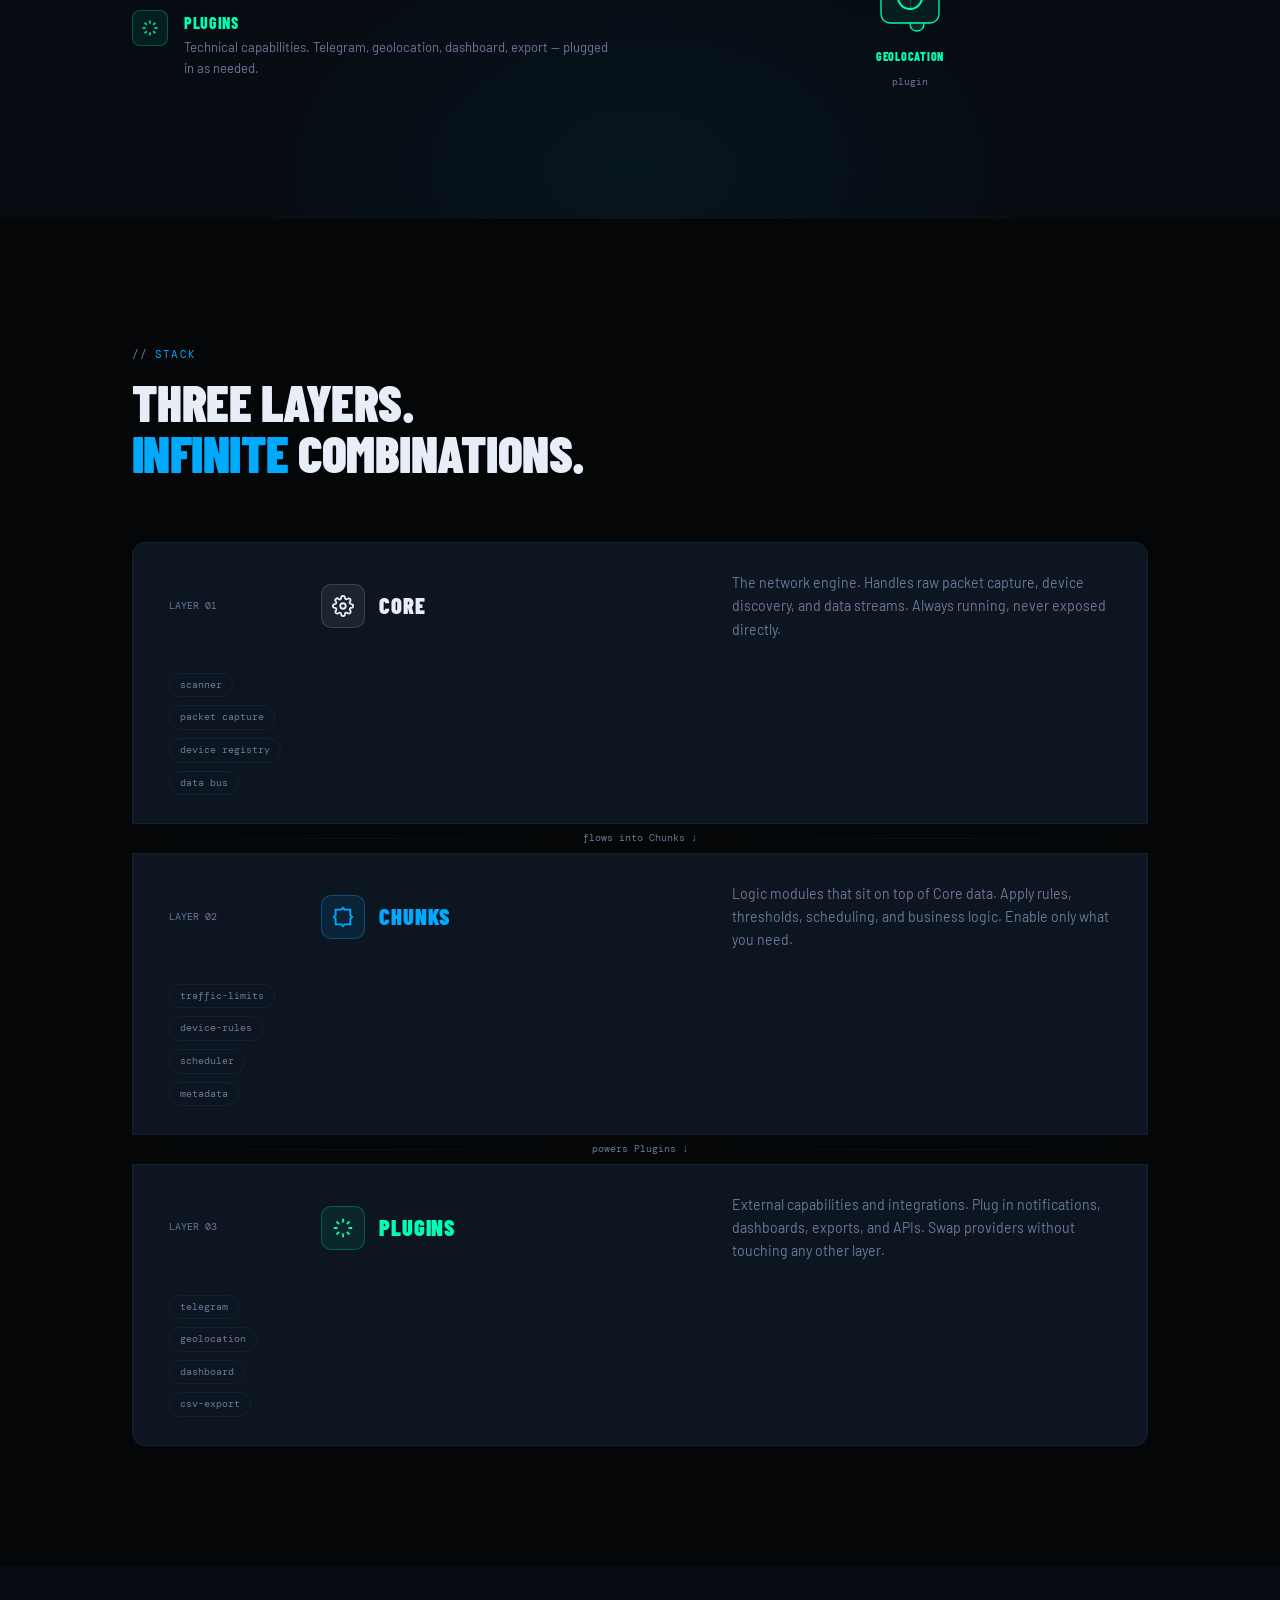
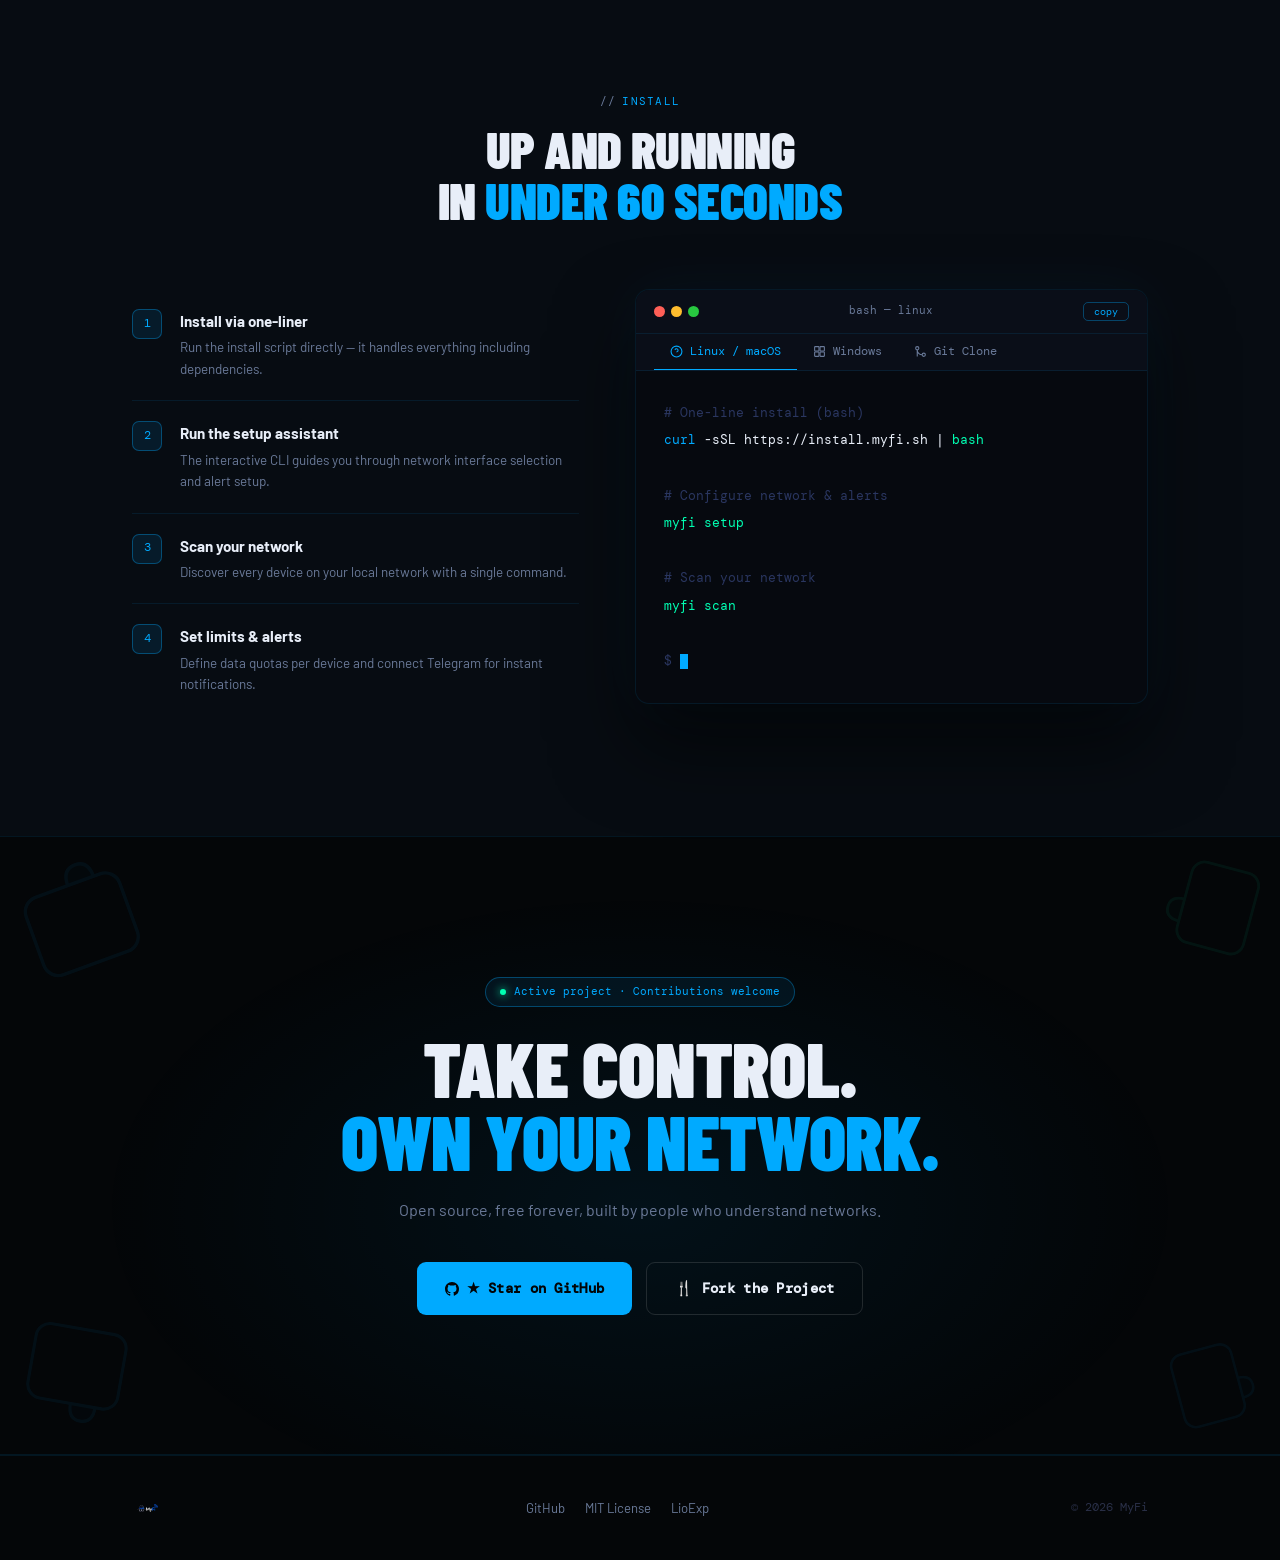
==== commit 813d94e0: "Update logo image height to auto Change logo image height to auto for better responsiveness." ====
--- a/docs/index.html
+++ b/docs/index.html
@@ -72,7 +72,7 @@
   display: flex; align-items: center; justify-content: center;
 }
 .logo-mark img {
-  width: 100px; height: 100px;
+  width: 100px; height: auto;
   object-fit: contain;
 }
 .logo-text { font-family: var(--fh); font-size: 1.5rem; font-weight: 900; letter-spacing: 0.02em; color: var(--text); }
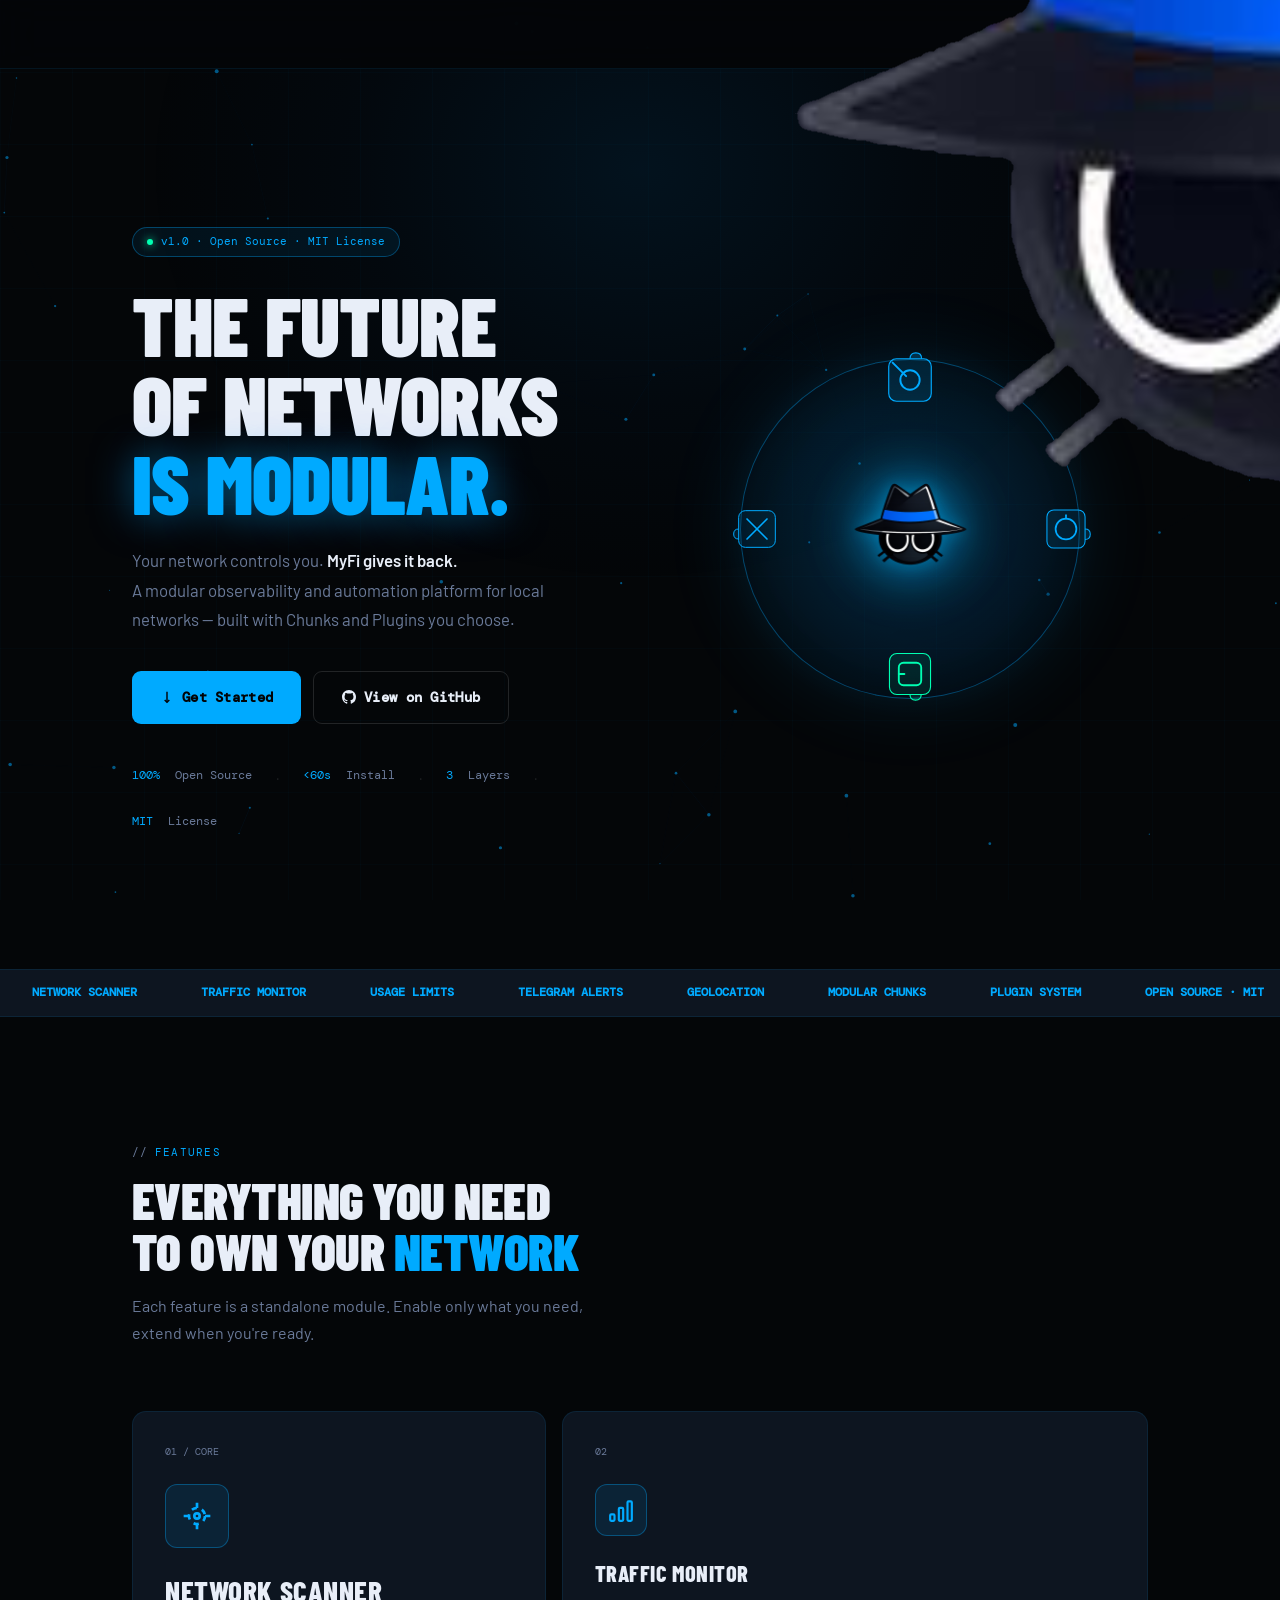
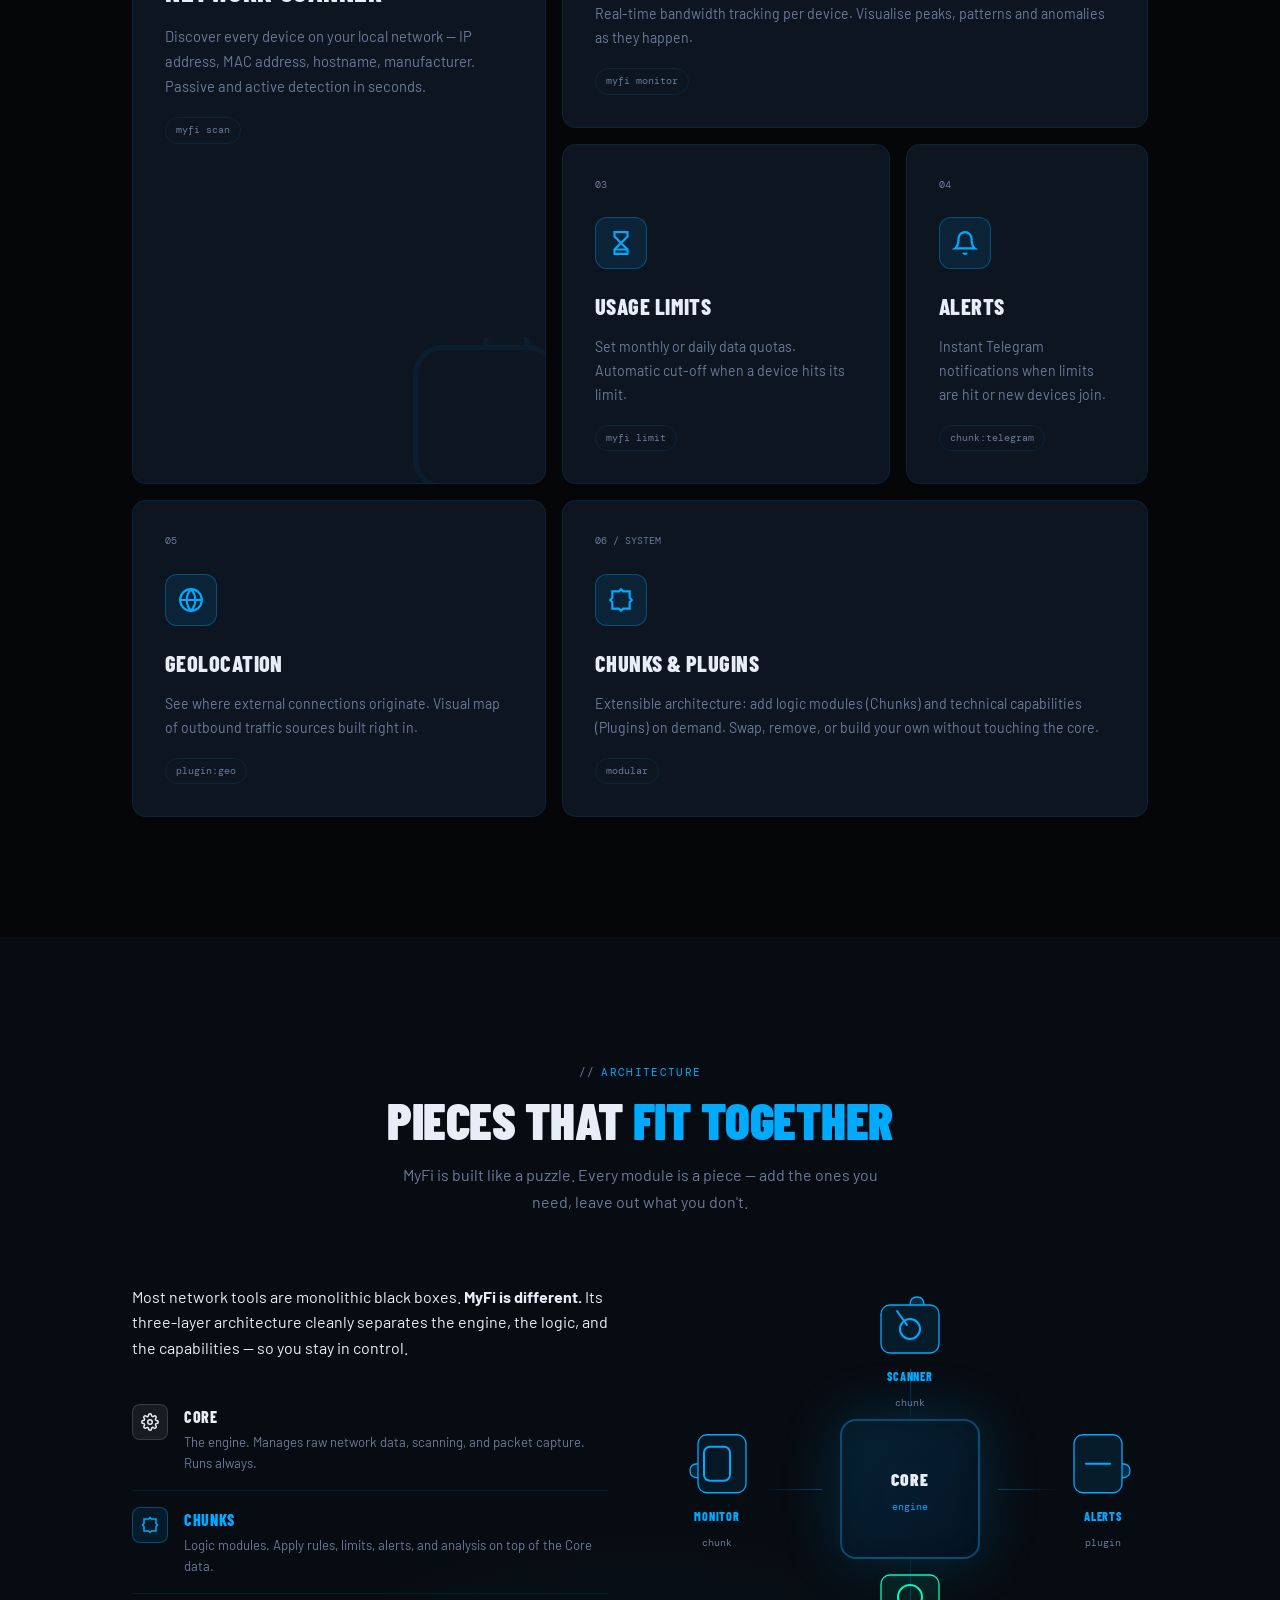
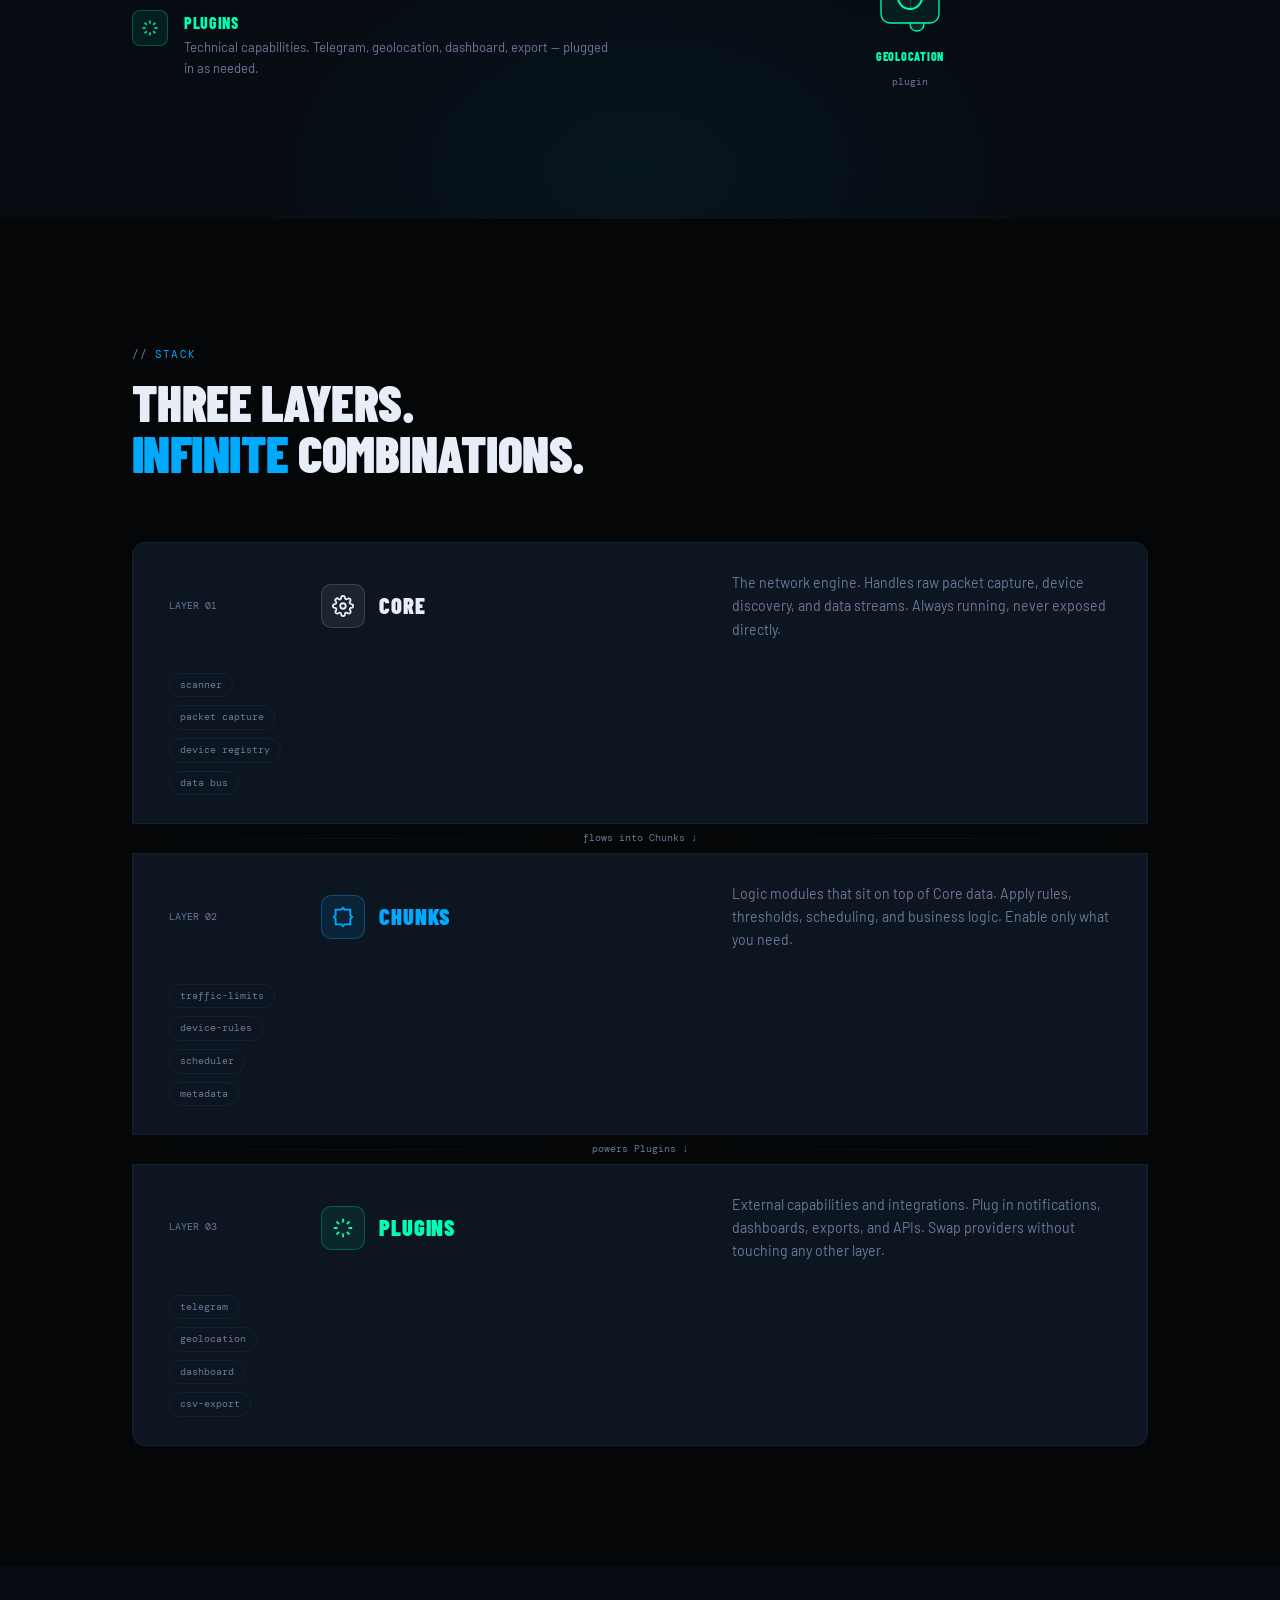
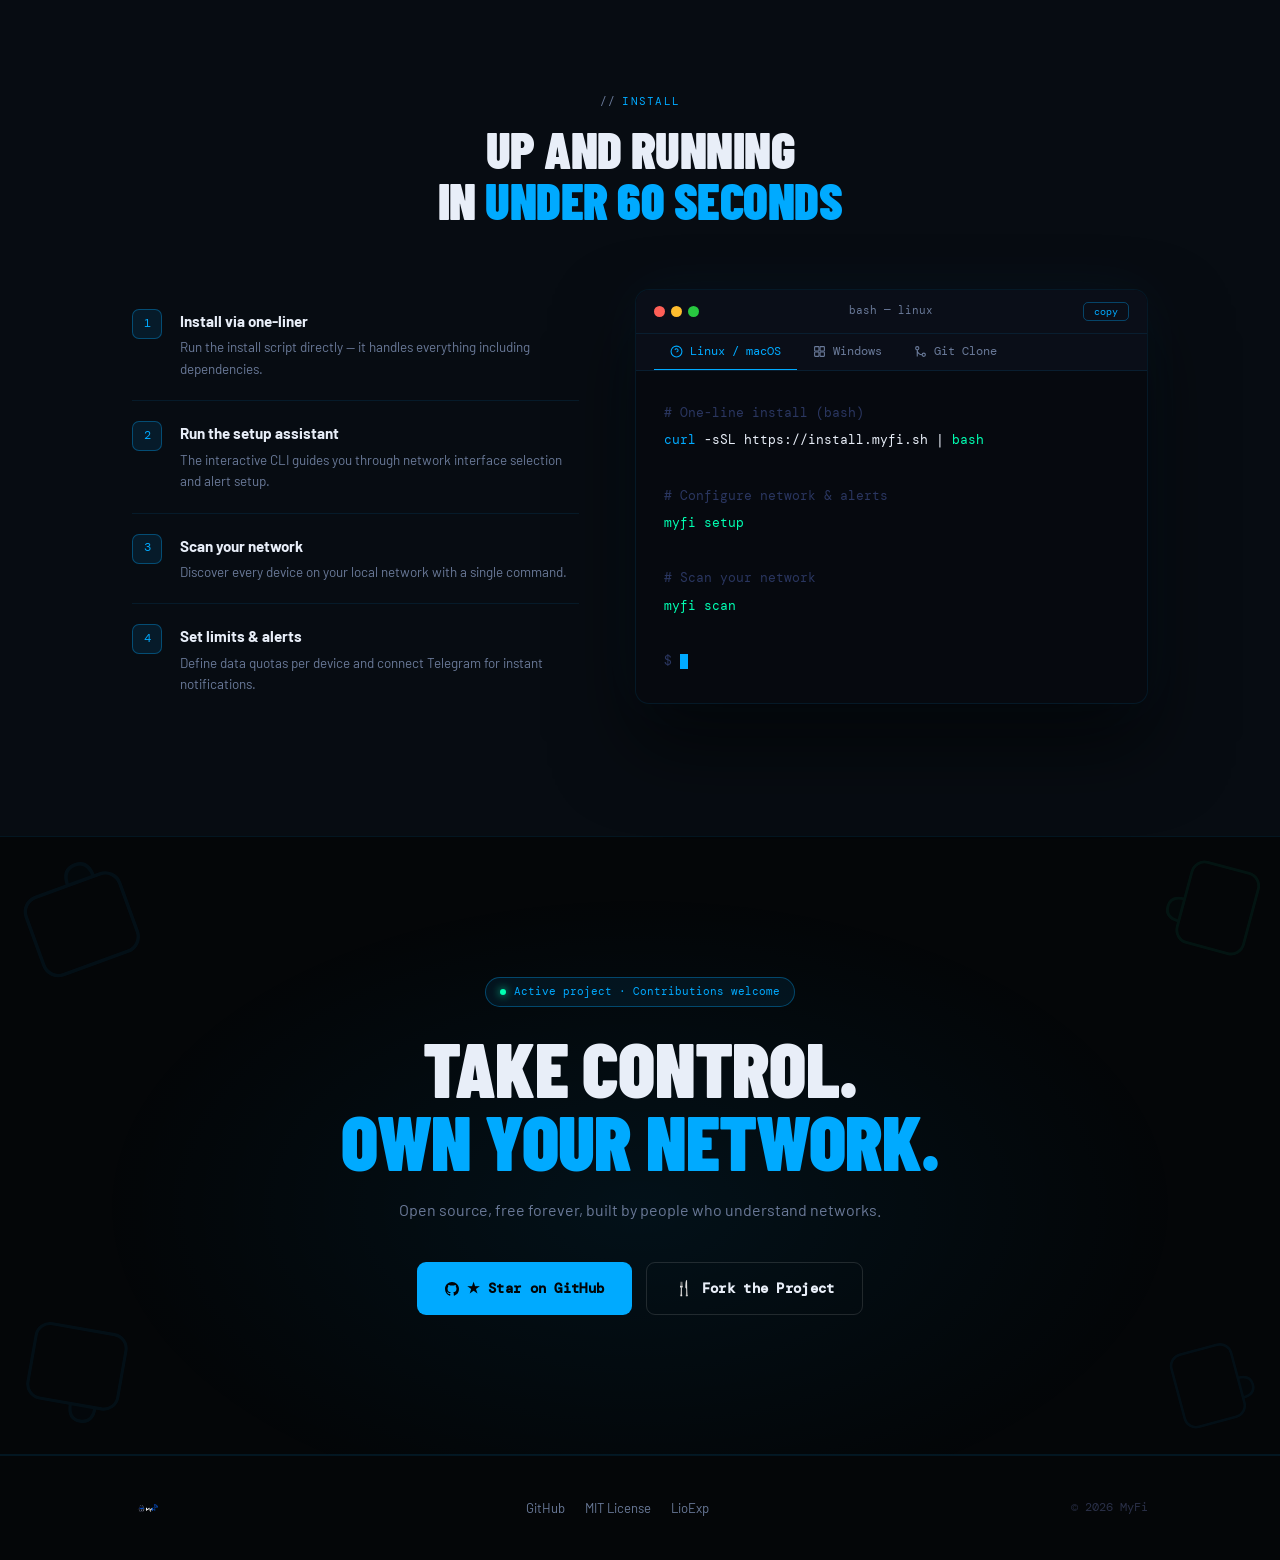
==== commit 35619d16: "Adjust logo image width to auto Updated logo image dimensions to be responsive." ====
--- a/docs/index.html
+++ b/docs/index.html
@@ -72,7 +72,7 @@
   display: flex; align-items: center; justify-content: center;
 }
 .logo-mark img {
-  width: 100px; height: auto;
+  width: auto; height: auto;
   object-fit: contain;
 }
 .logo-text { font-family: var(--fh); font-size: 1.5rem; font-weight: 900; letter-spacing: 0.02em; color: var(--text); }
@@ -694,7 +694,6 @@
         <!-- ✅ Real logo inside the Core puzzle center -->
         <div class="puzzle-center">
           <div class="pz-core">
-            <img src="assets/logo.png" alt="MyFi Core" class="pz-core-img">
             <div class="pz-core-label">Core</div>
             <div class="pz-core-sub">engine</div>
           </div>
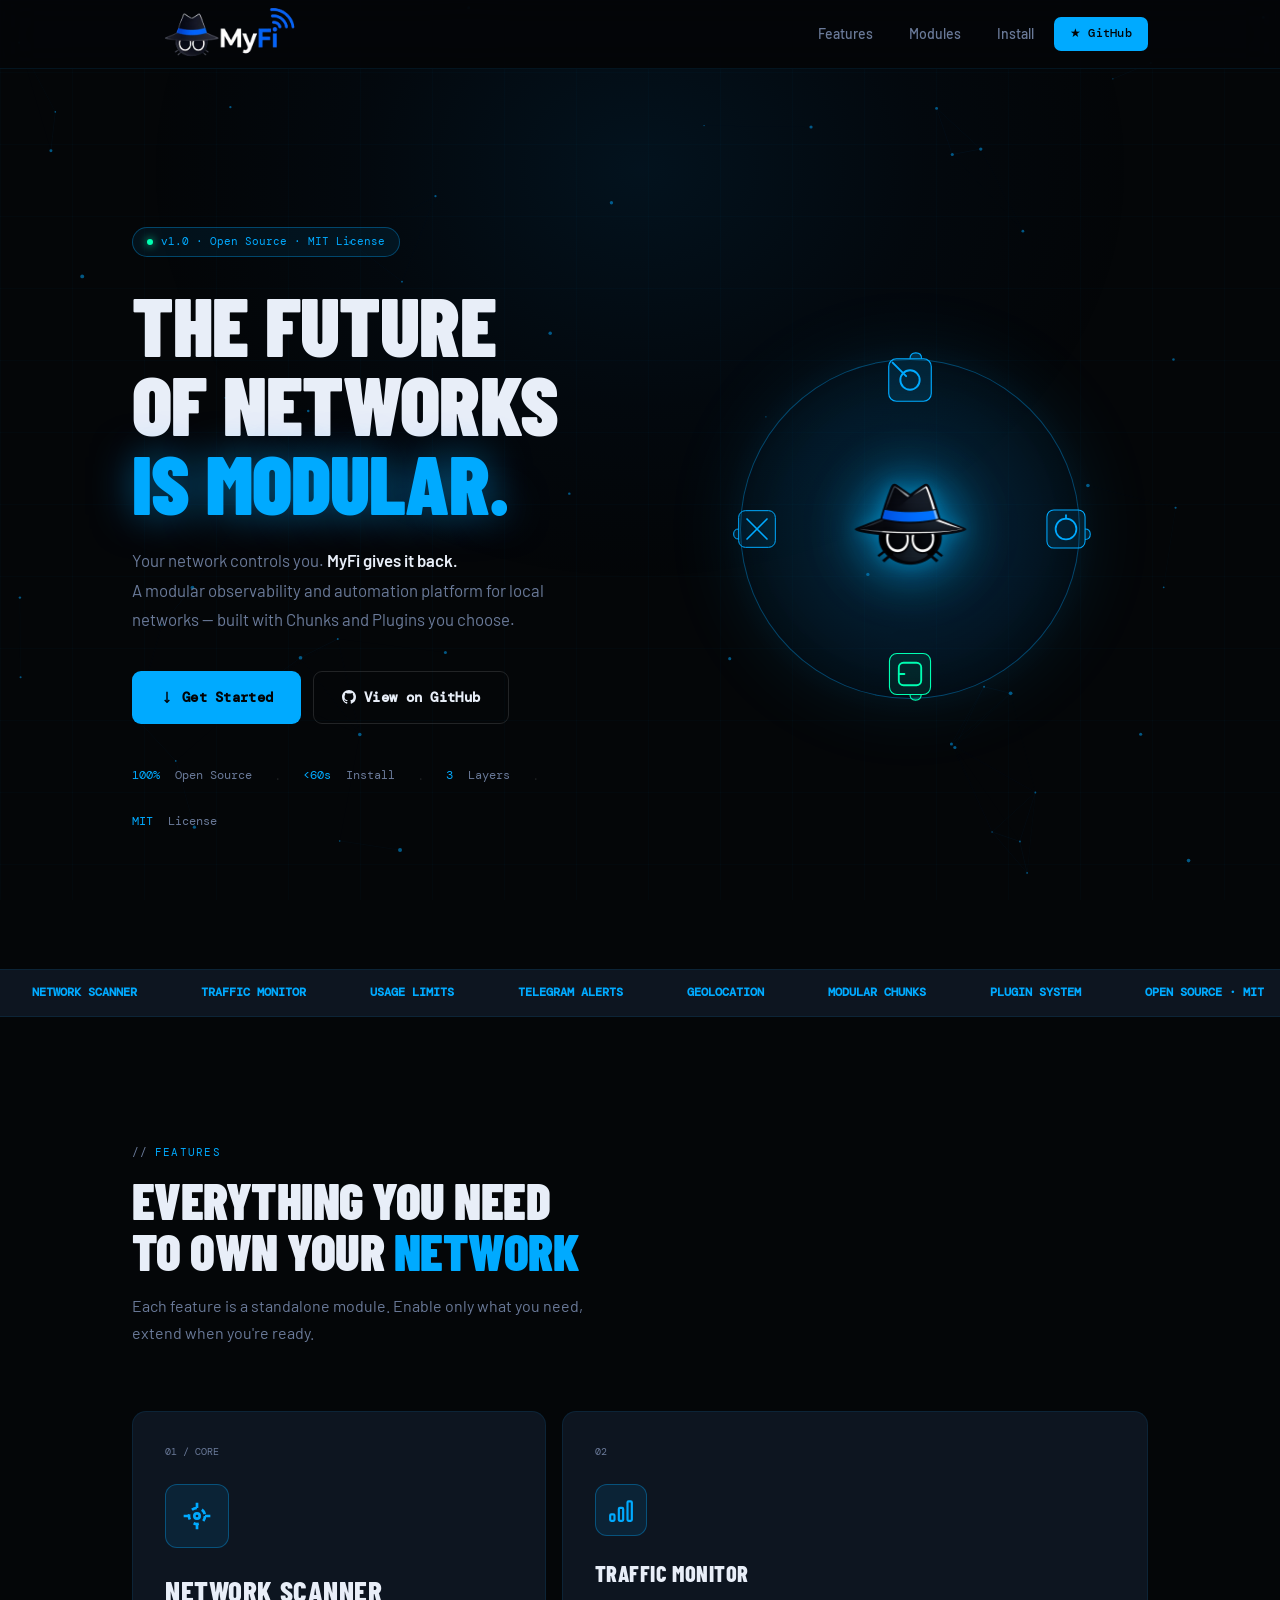
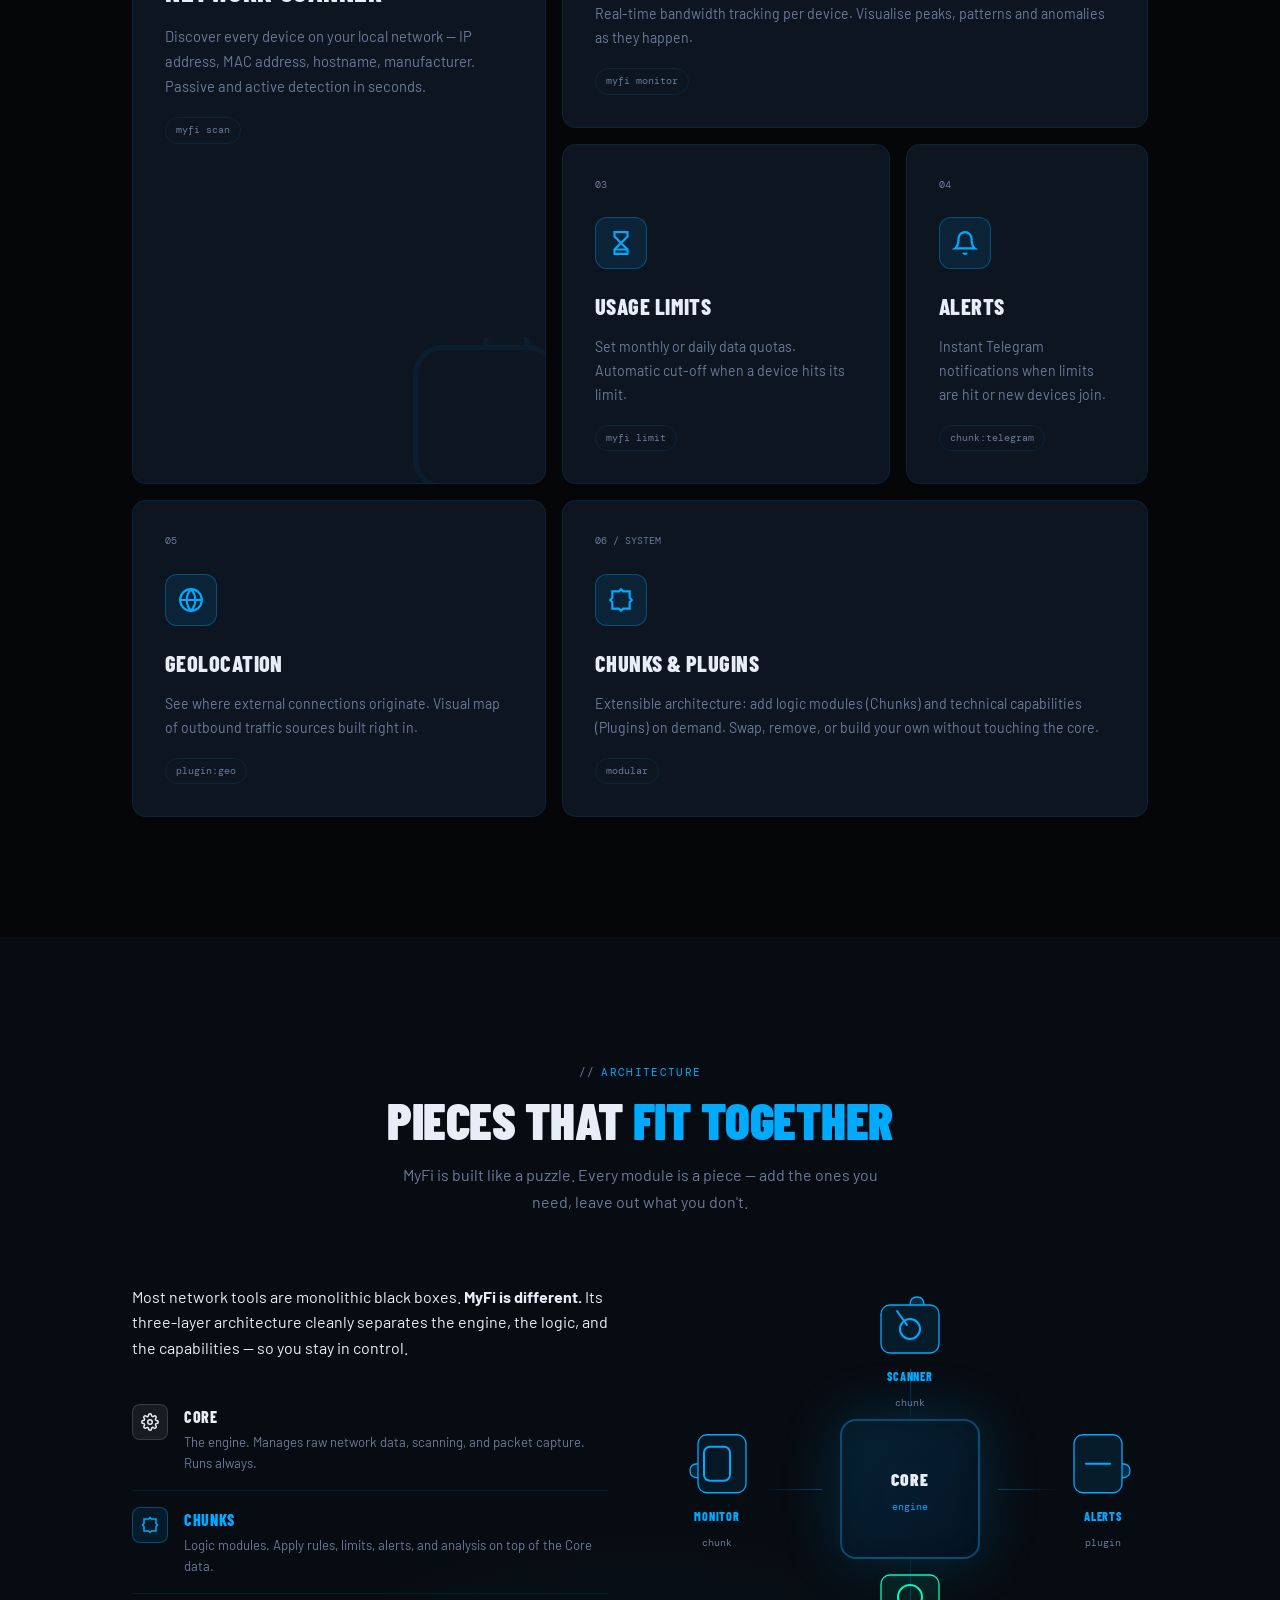
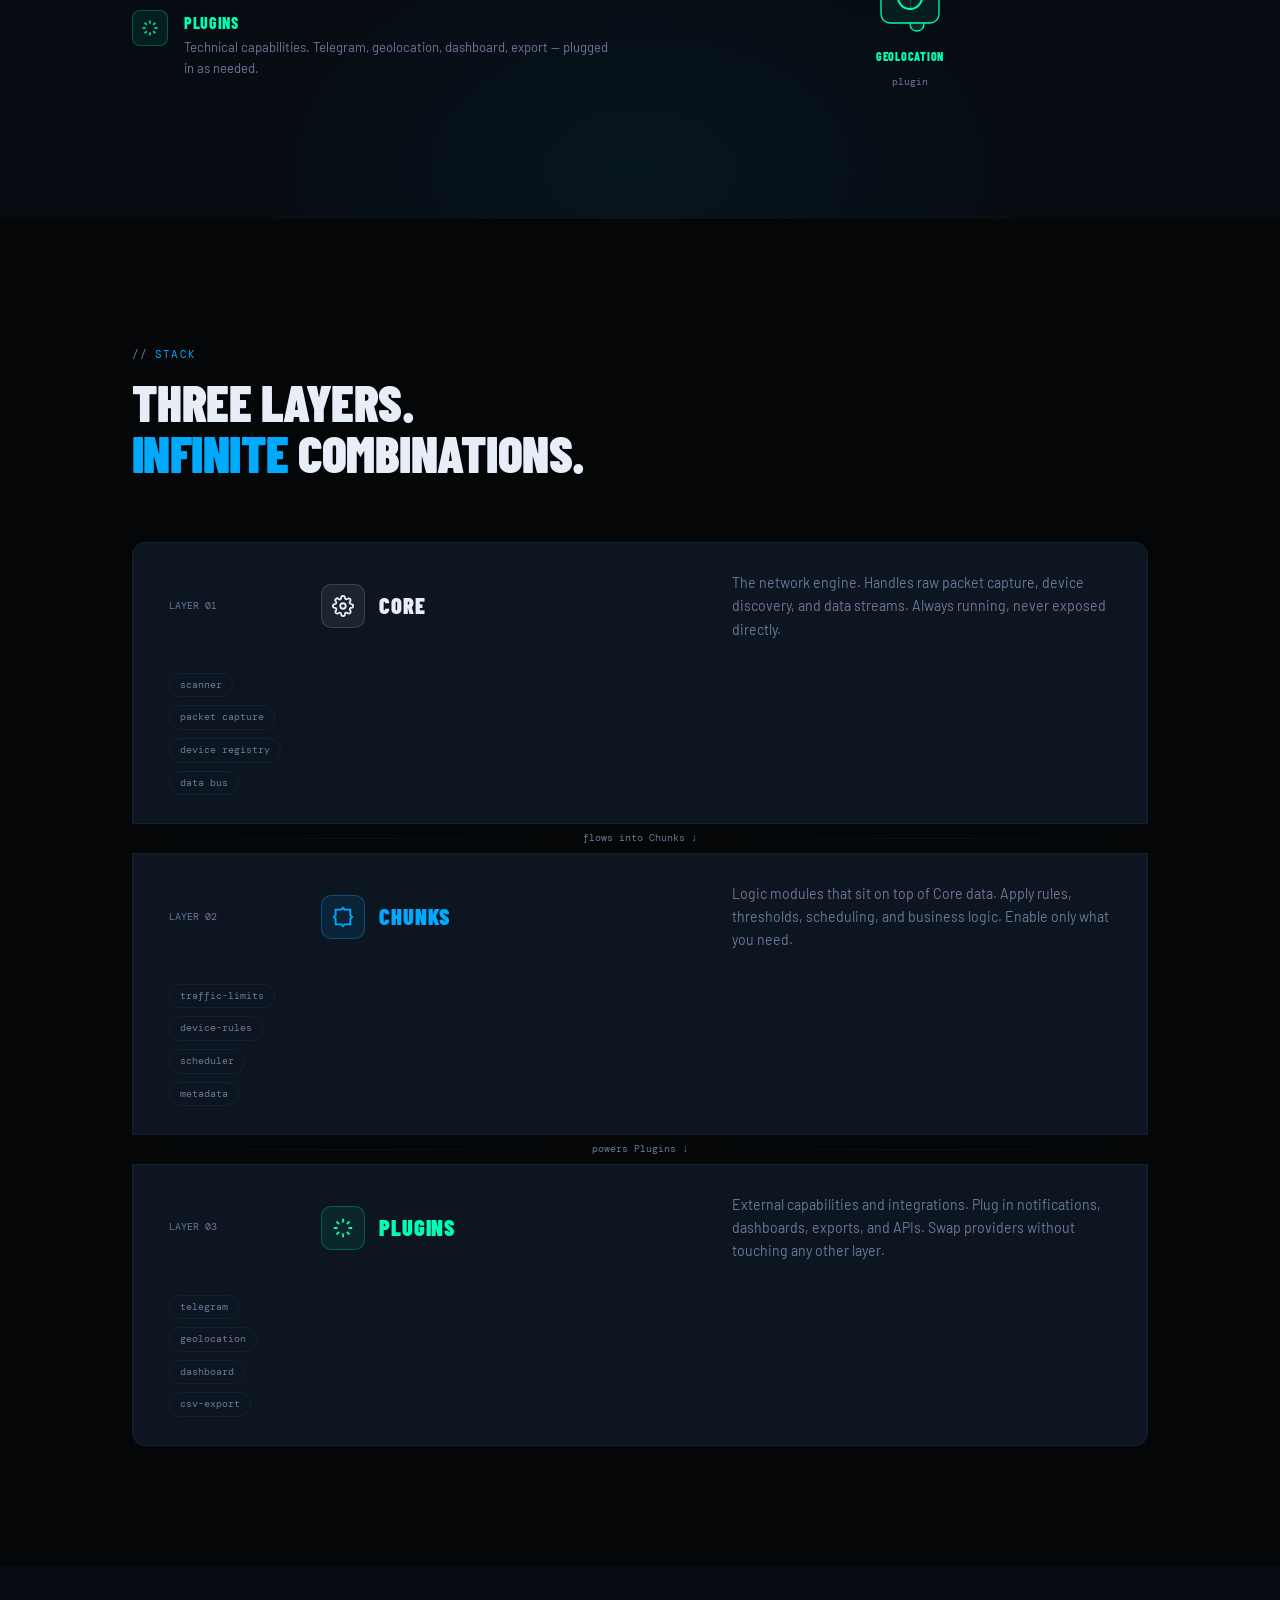
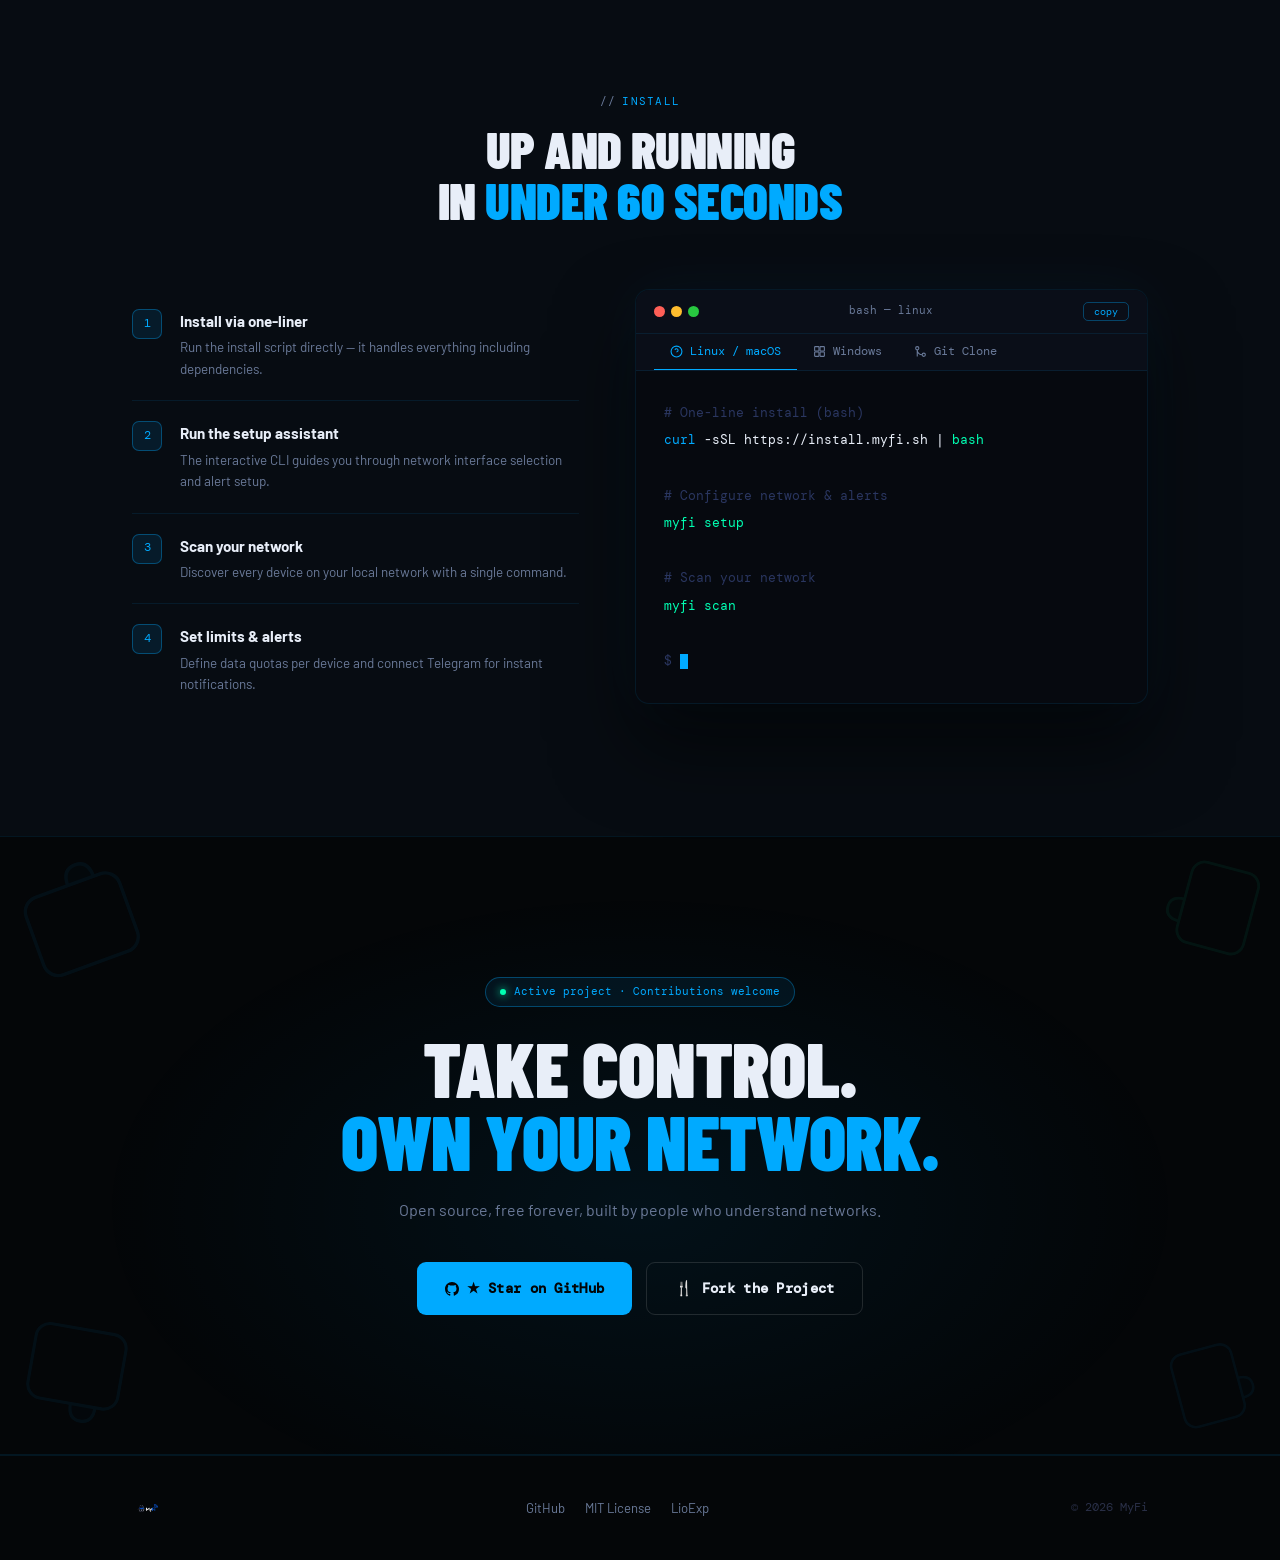
==== commit 99fccdc5: "Update index.html" ====
--- a/docs/index.html
+++ b/docs/index.html
@@ -72,7 +72,7 @@
   display: flex; align-items: center; justify-content: center;
 }
 .logo-mark img {
-  width: auto; height: auto;
+  width: 200px; height: auto;
   object-fit: contain;
 }
 .logo-text { font-family: var(--fh); font-size: 1.5rem; font-weight: 900; letter-spacing: 0.02em; color: var(--text); }
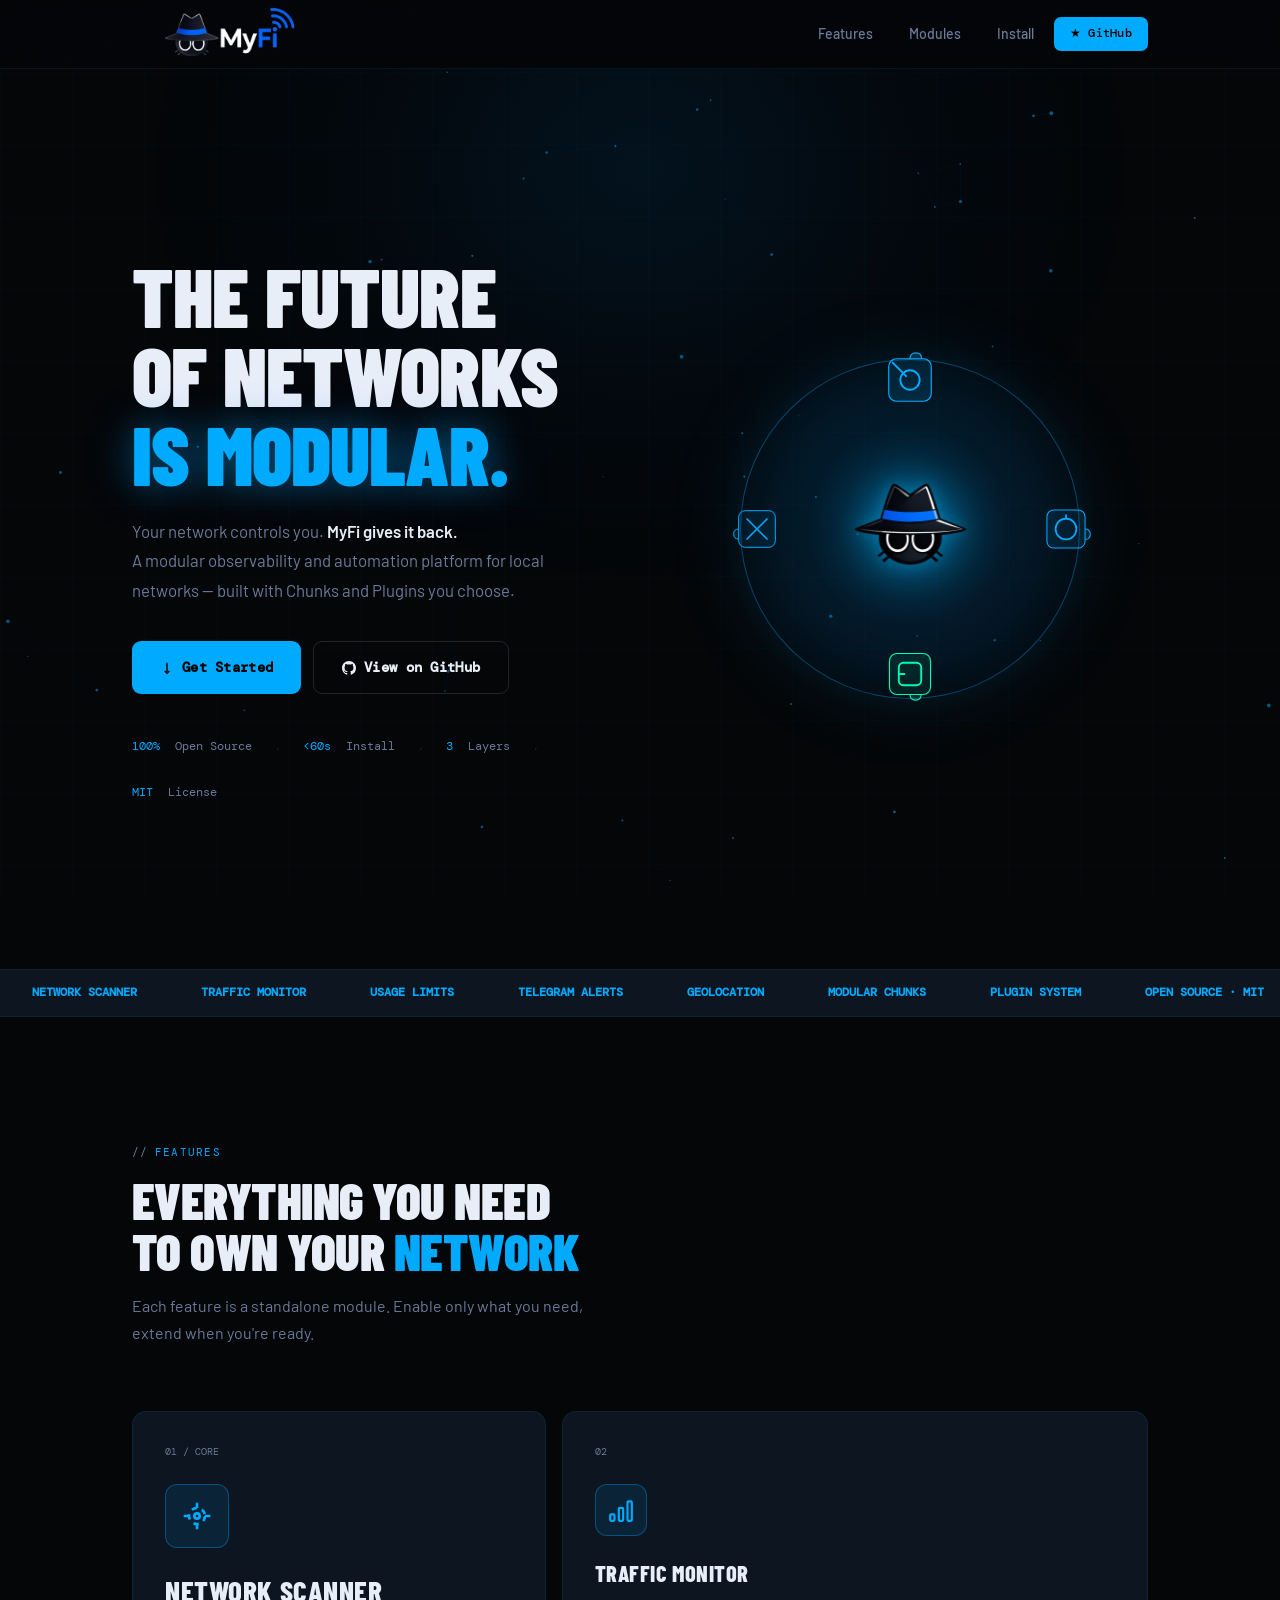
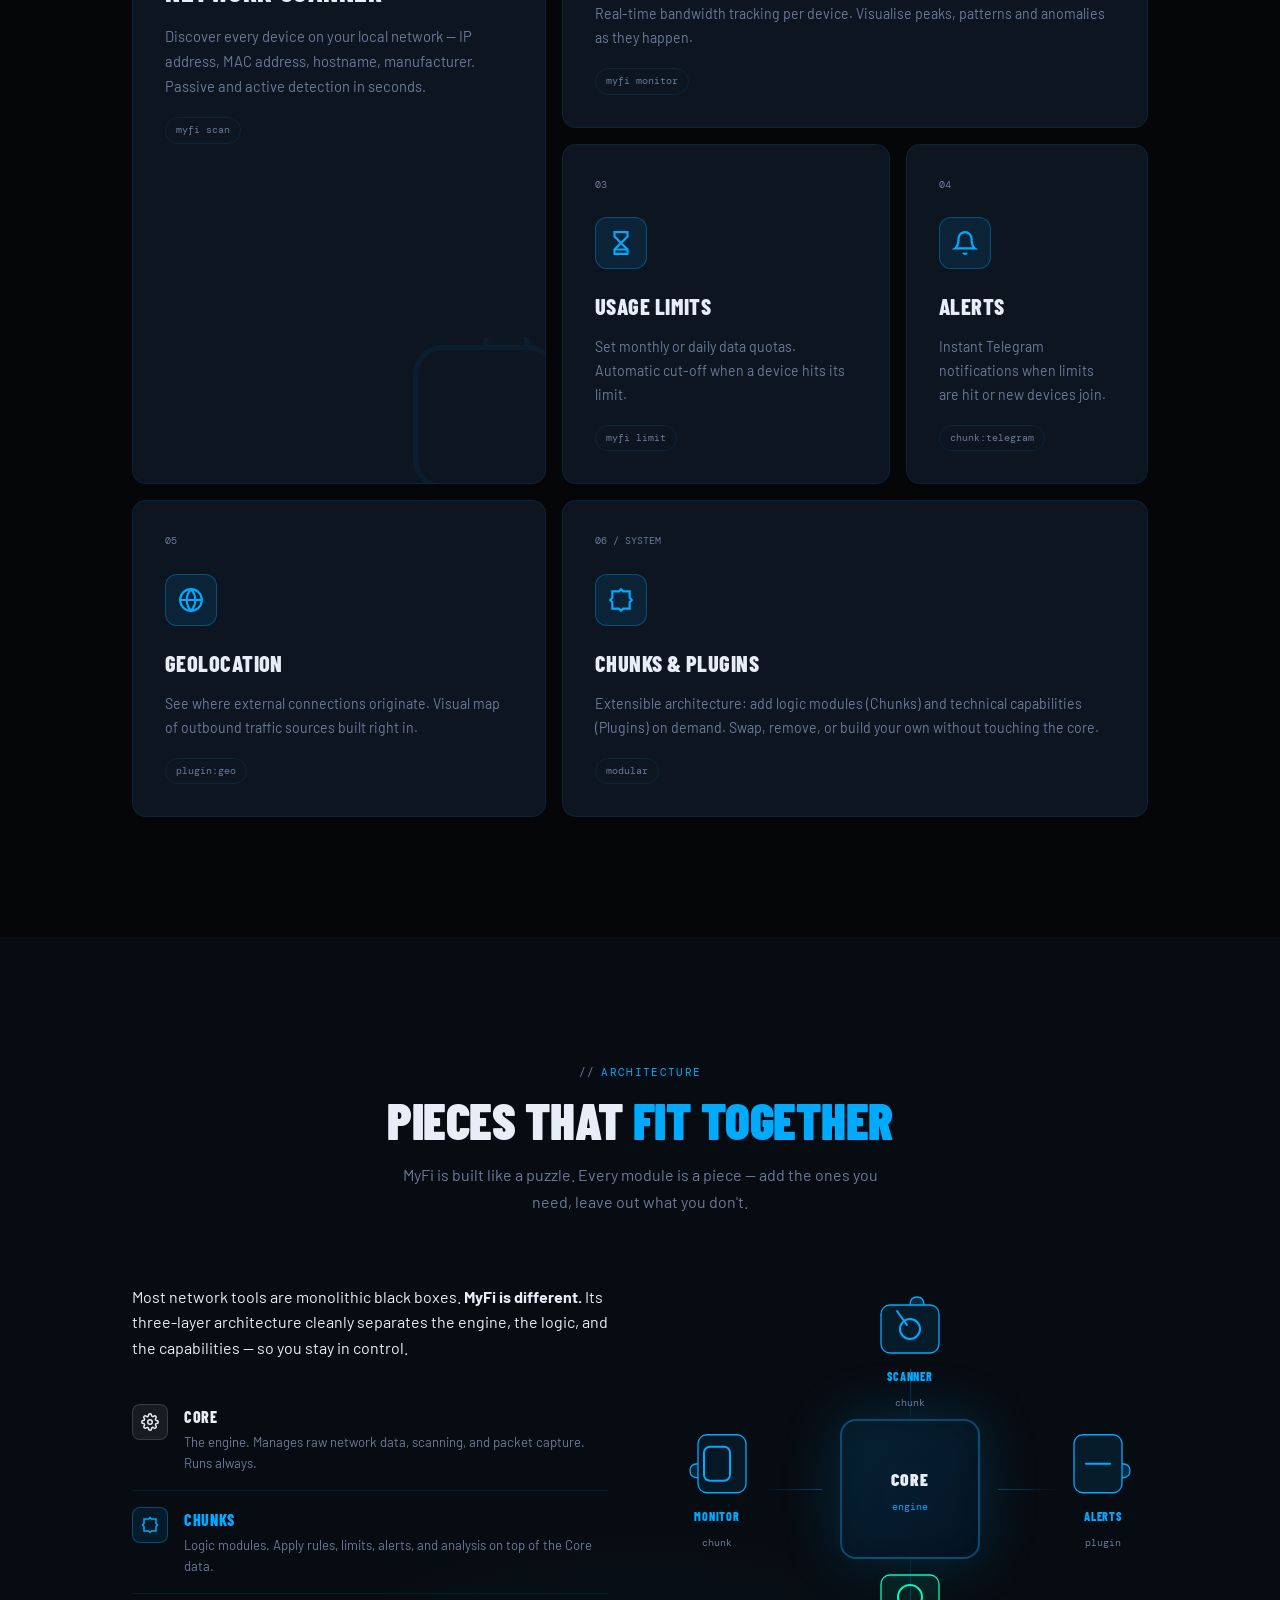
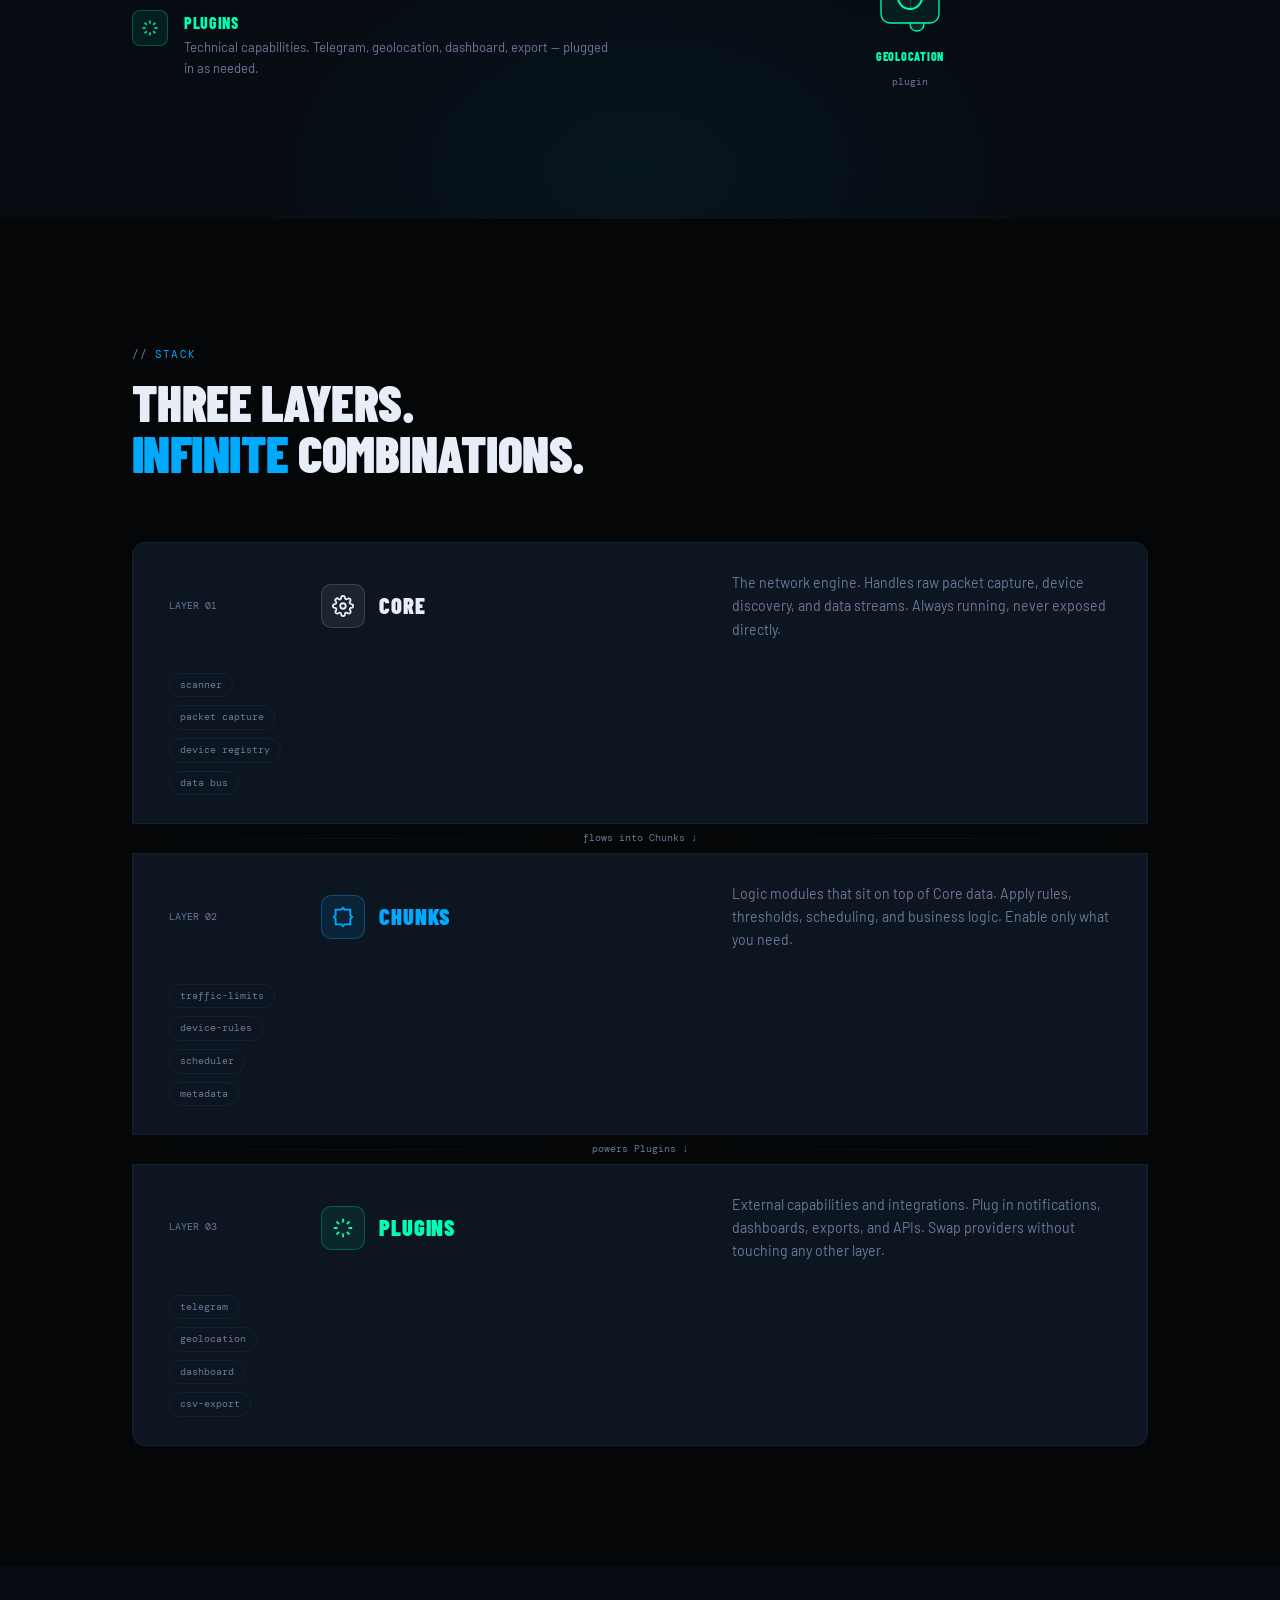
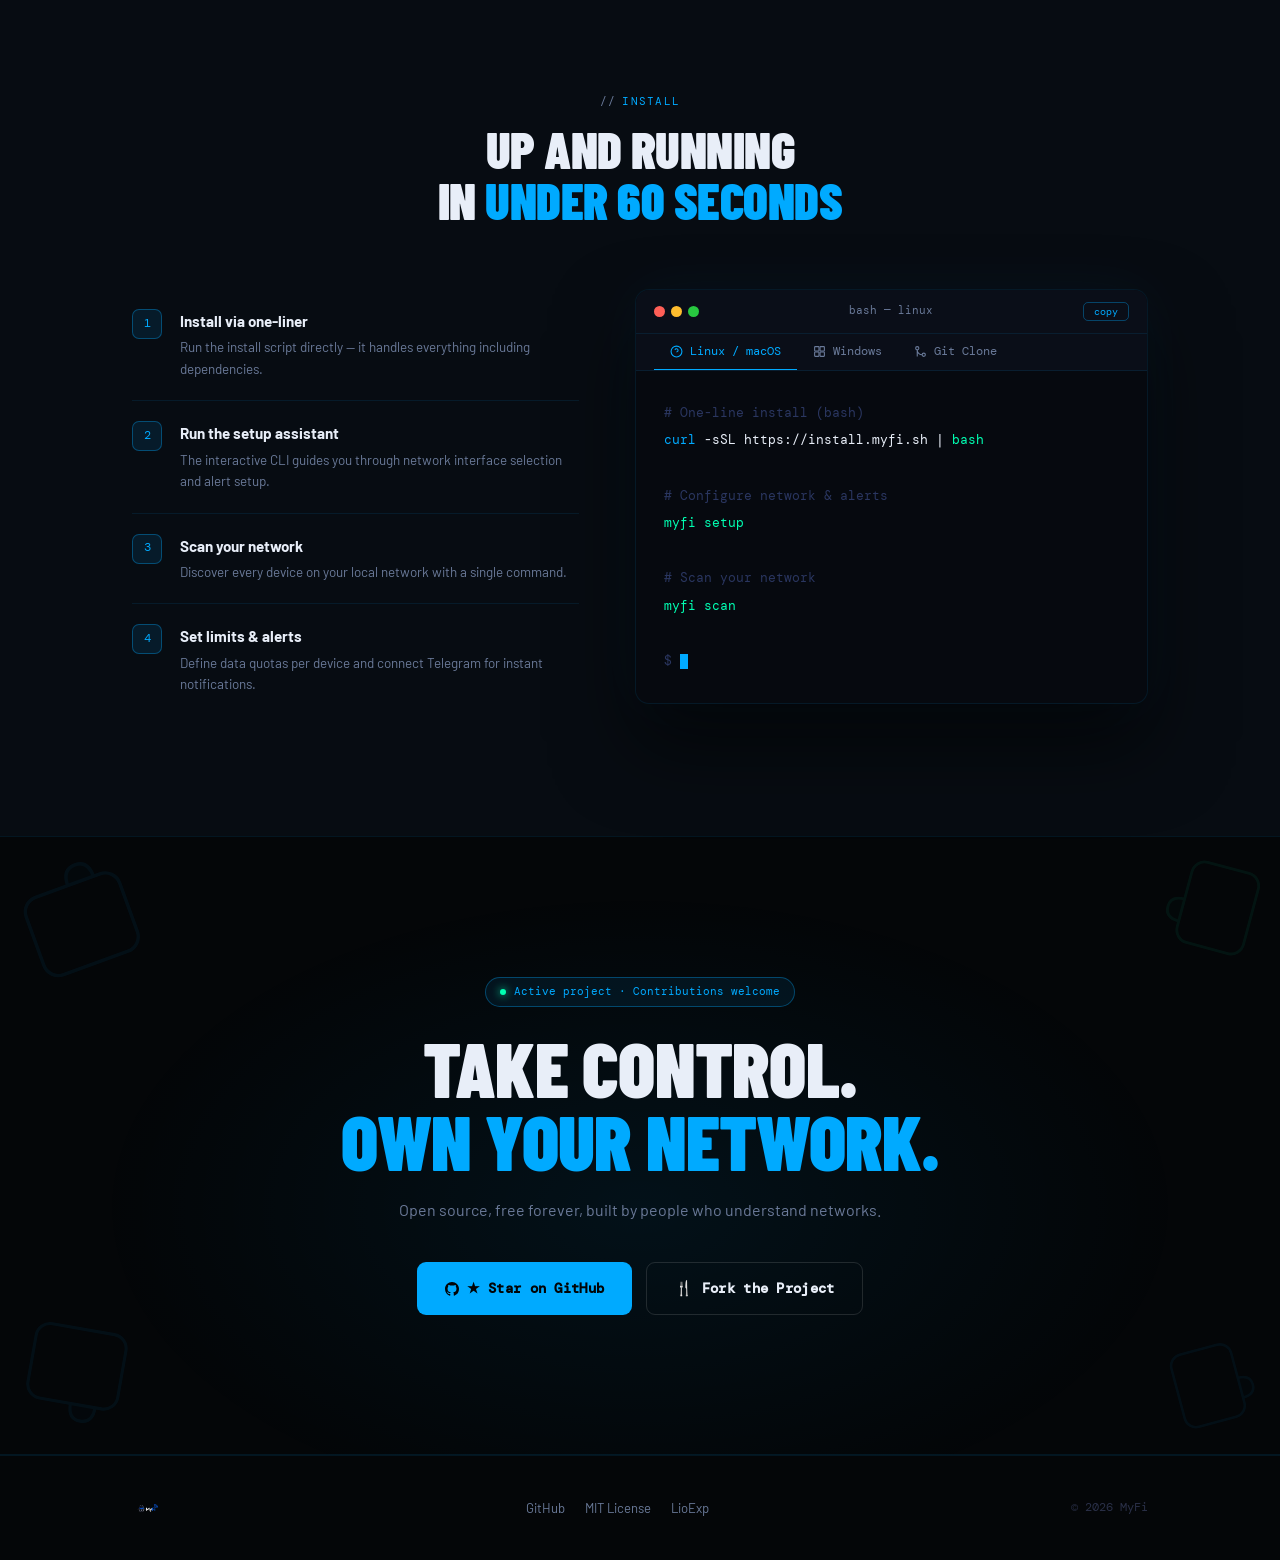
==== commit a6e68522: "Remove version info from hero section Removed version information from the hero section." ====
--- a/docs/index.html
+++ b/docs/index.html
@@ -455,7 +455,6 @@
   <div class="container">
     <div class="hero-grid">
       <div>
-        <div class="hero-eyebrow"><span class="pulse-dot"></span>v1.0 · Open Source · MIT License</div>
         <h1>
           <span class="w1">The Future</span>
           <span class="w2">of Networks</span>
